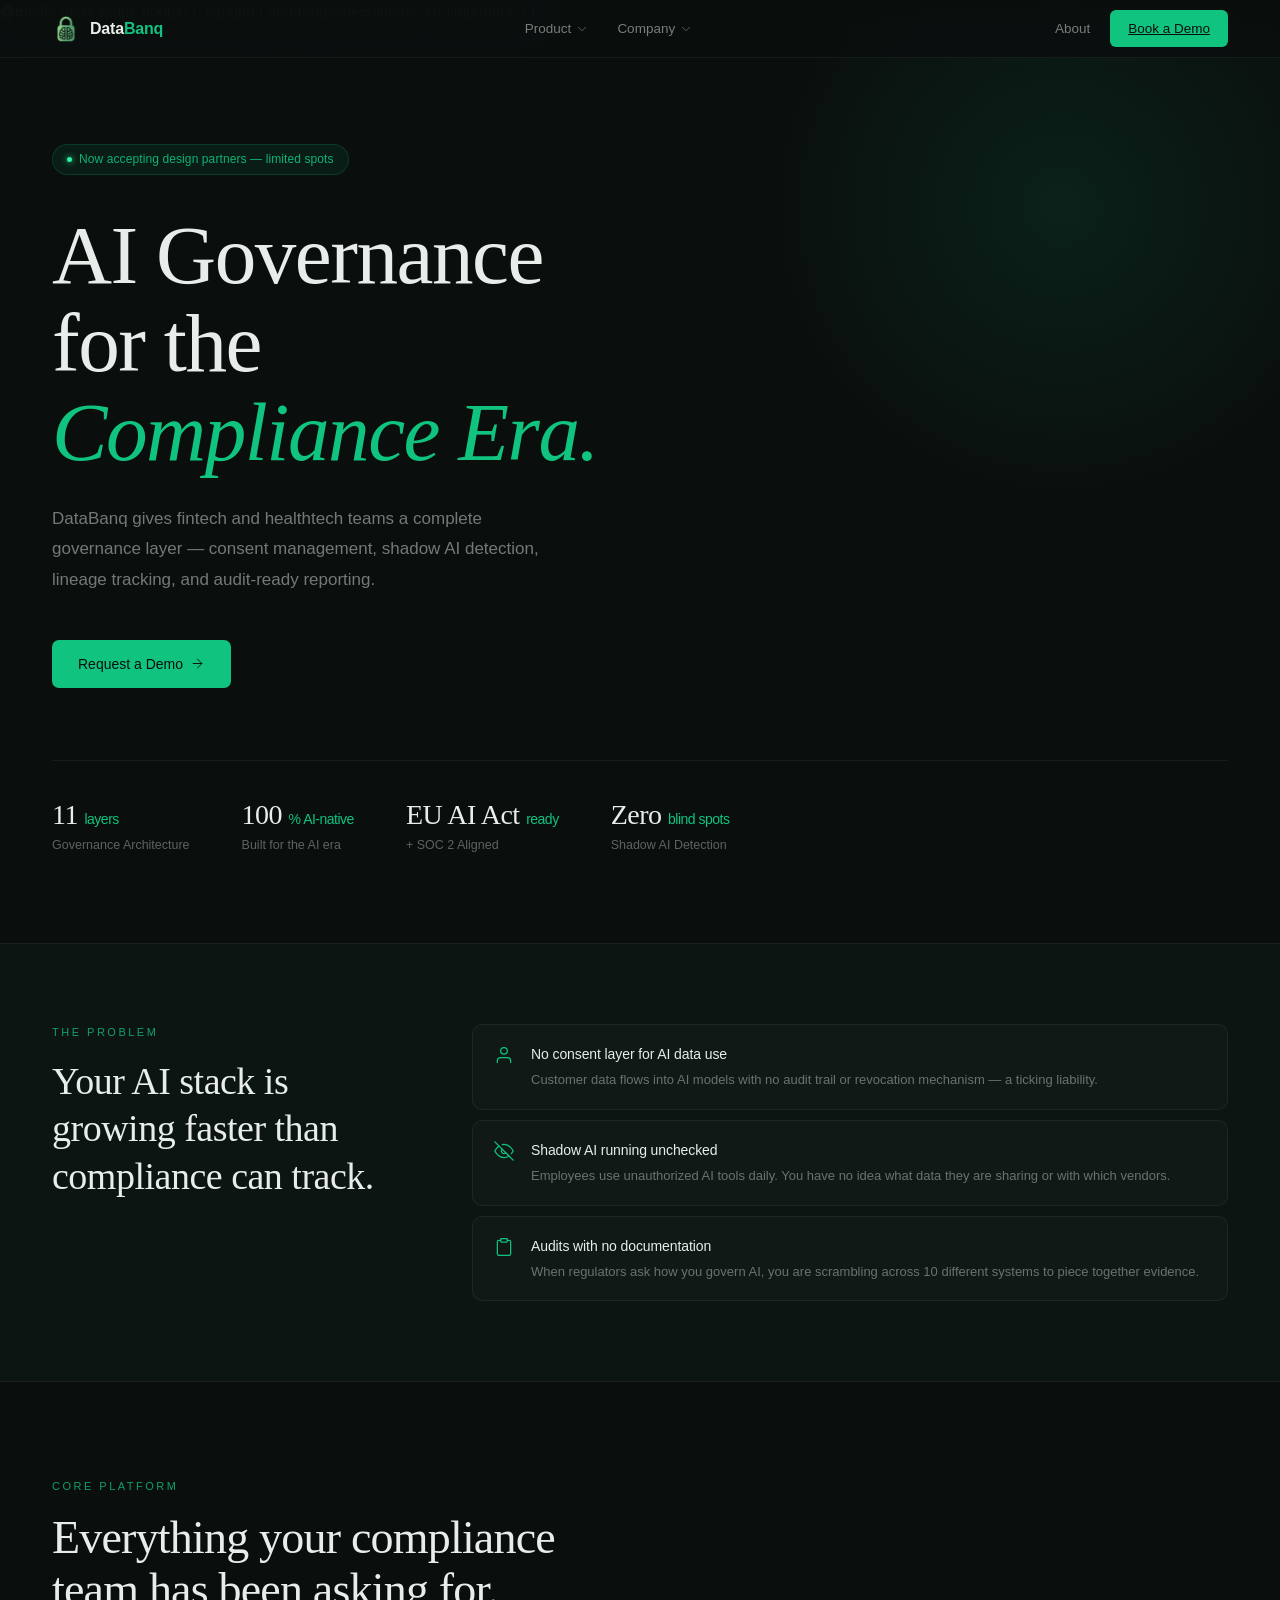
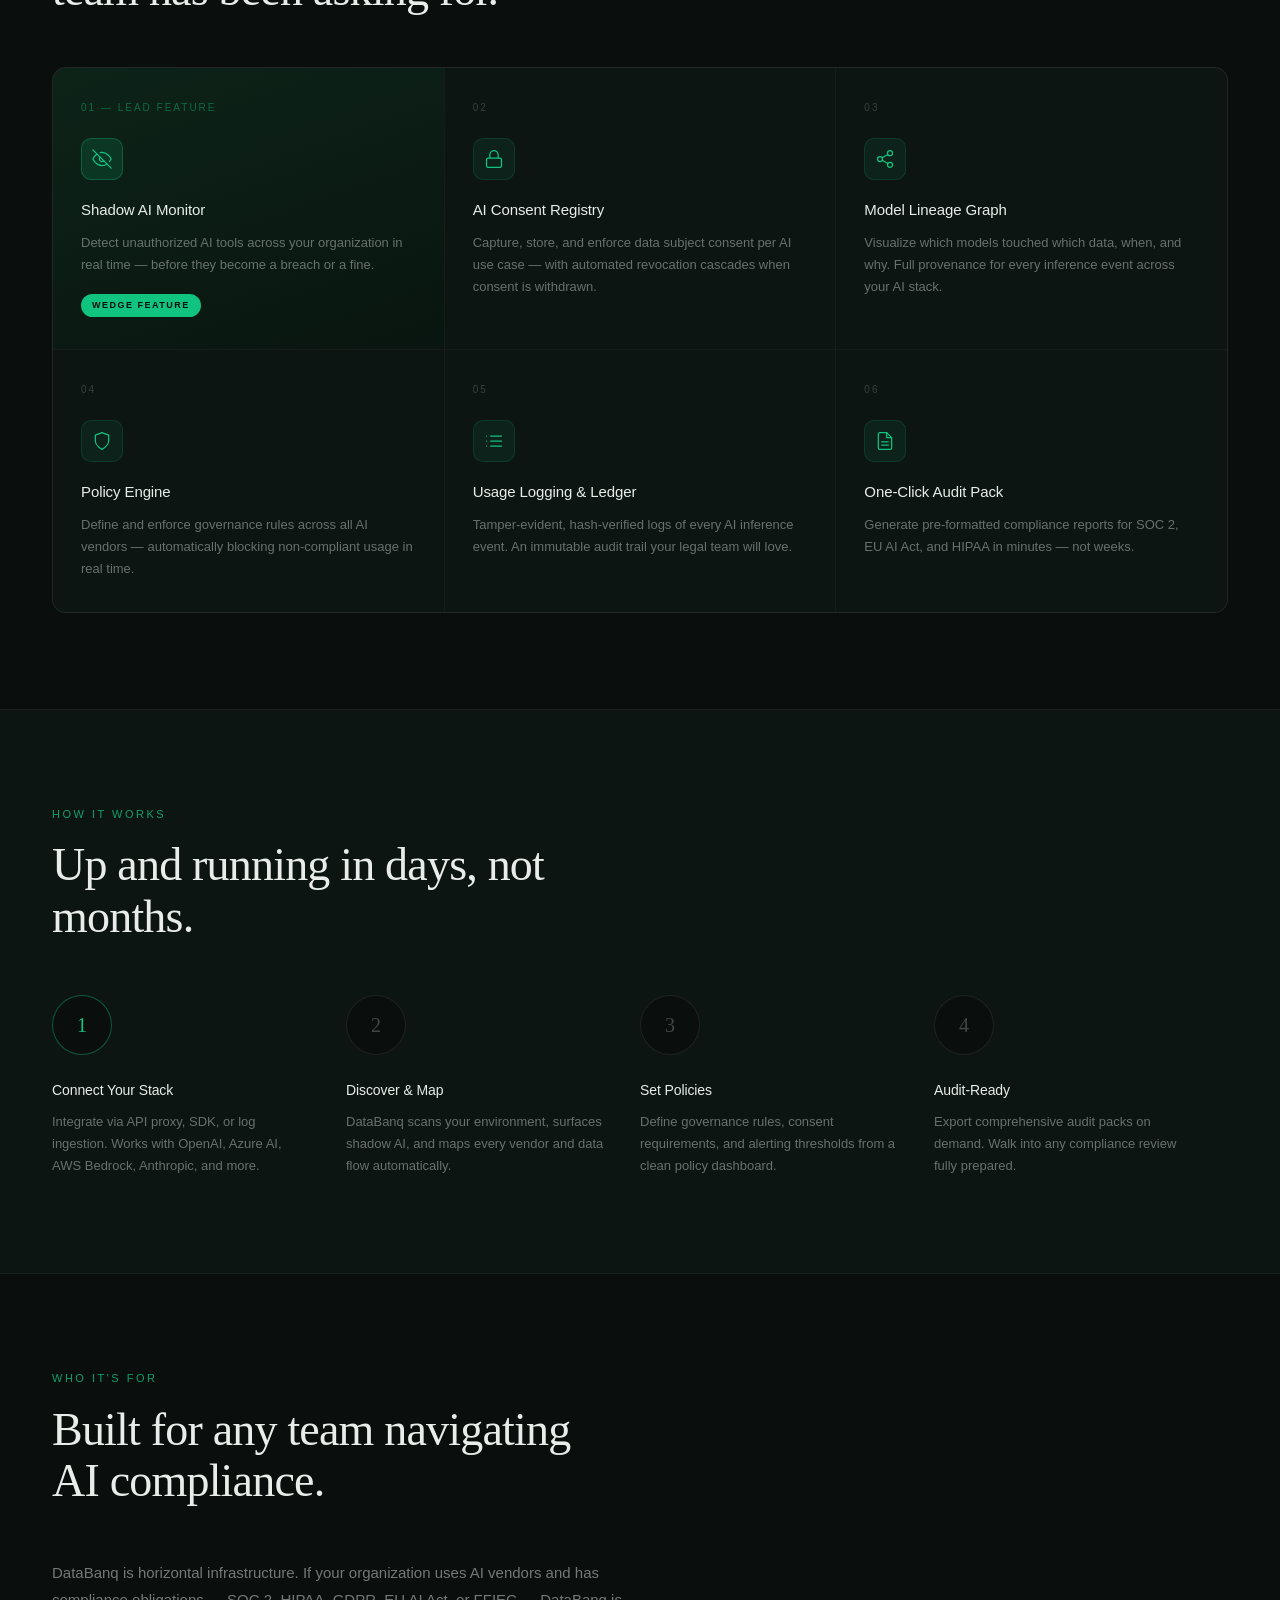
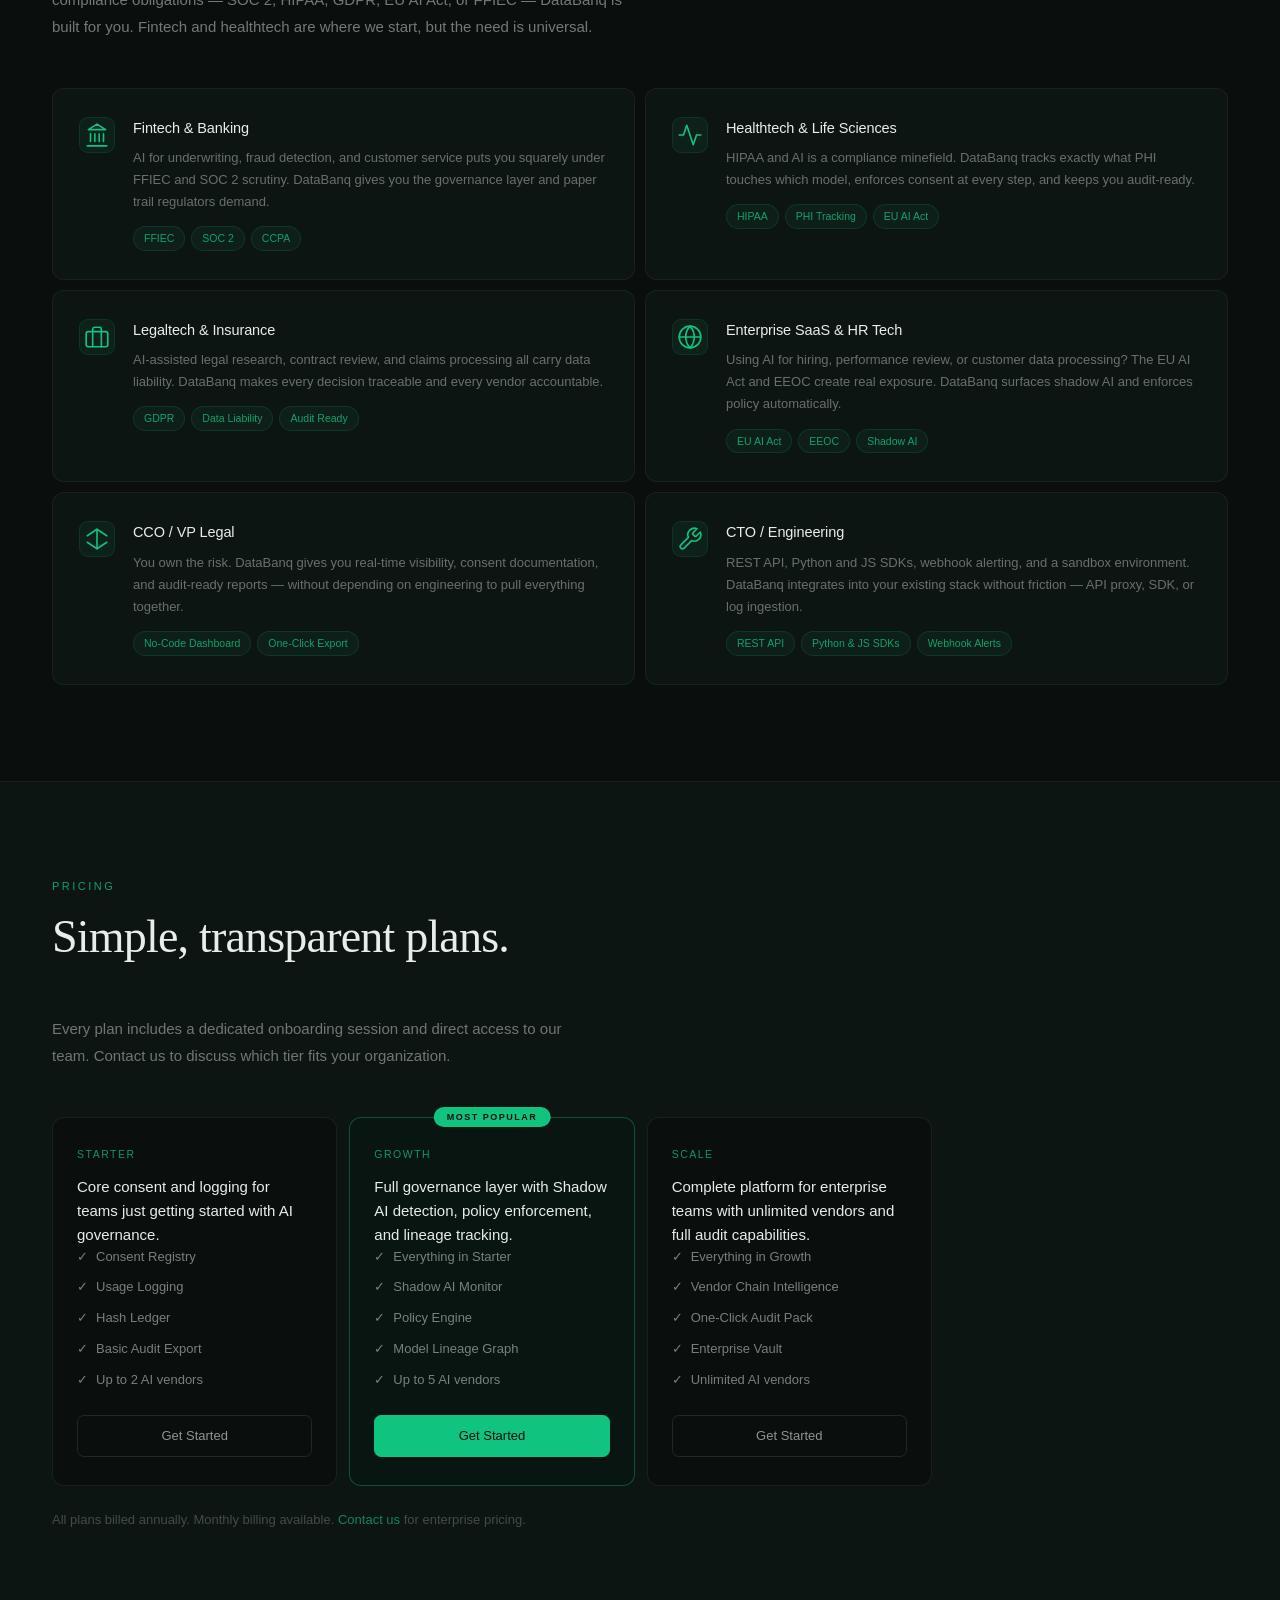
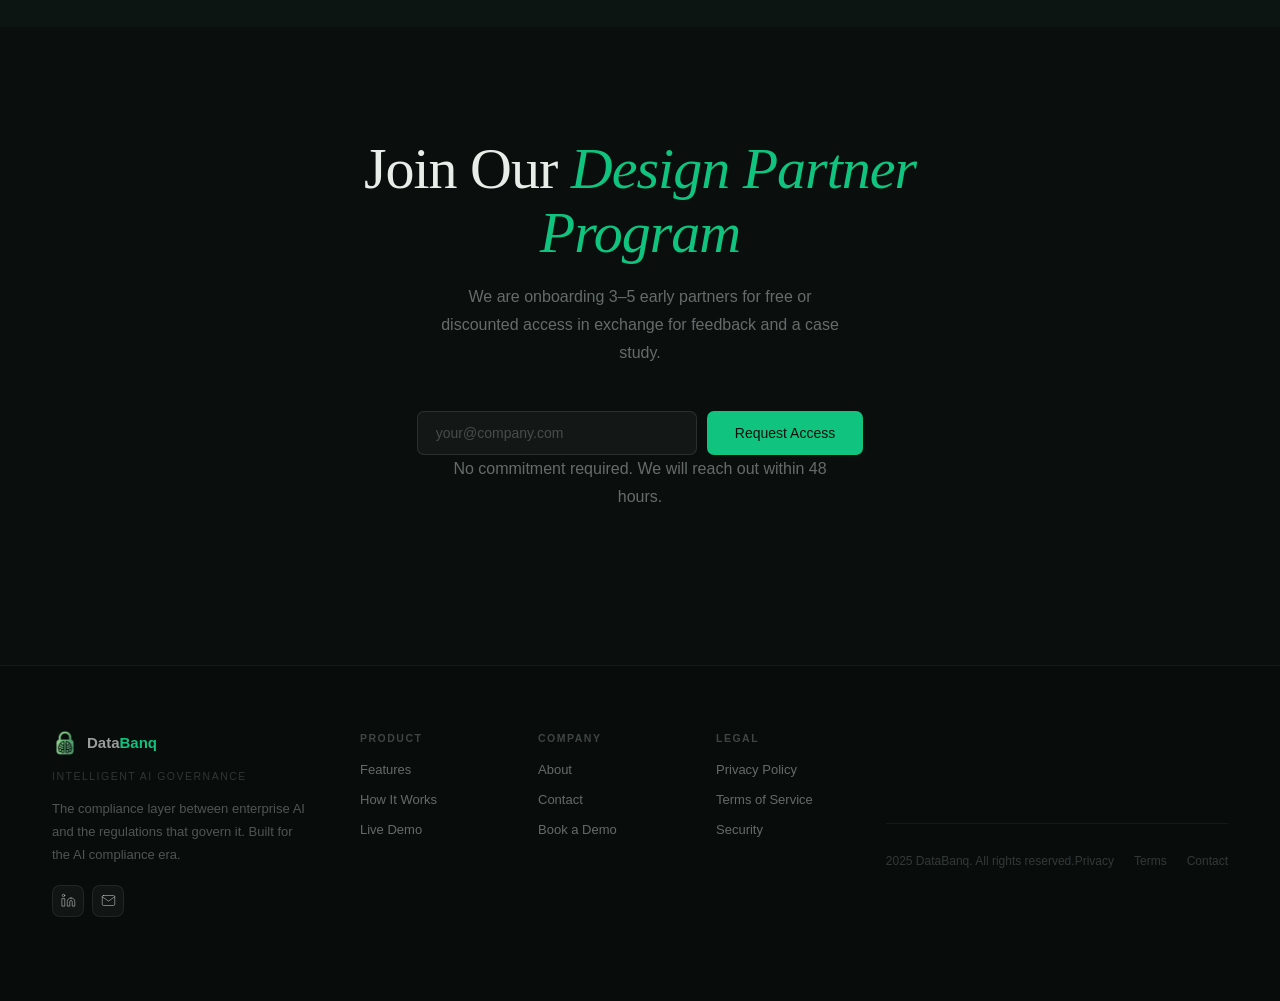
==== index.html @ be4f0168 "Remove empty line in hero actions section" ====
@media (max-width: 600px) { .icp-grid { grid-template-columns: 1fr !important; } }

<!DOCTYPE html>

<html lang="en">
<head>
<meta charset="UTF-8">
<meta name="viewport" content="width=device-width, initial-scale=1.0">
<title>DataBanq — AI Governance for the Compliance Era</title>
<link rel="preconnect" href="https://fonts.googleapis.com">
<link href="https://fonts.googleapis.com/css2?family=DM+Sans:ital,opsz,wght@0,9..40,300;0,9..40,400;0,9..40,500;0,9..40,600;1,9..40,300&family=DM+Serif+Display&display=swap" rel="stylesheet">
<style>

/* ── RESET ── */
*, *::before, *::after { box-sizing: border-box; margin: 0; padding: 0; }
html { scroll-behavior: smooth; background-color: #0a0f0e !important; }

body {
font-family: ‘DM Sans’, -apple-system, BlinkMacSystemFont, sans-serif;
background-color: #0a0f0e !important;
color: #e8ede9 !important;
overflow-x: hidden;
line-height: 1.6;
-webkit-font-smoothing: antialiased;
font-size: 15px;
font-weight: 400;
}

/* ── SCROLLBAR ── */
::-webkit-scrollbar { width: 3px; }
::-webkit-scrollbar-track { background: #0a0f0e; }
::-webkit-scrollbar-thumb { background: rgba(16,195,126,0.25); border-radius: 3px; }

/* ── NAV ── */
nav {
position: fixed; top: 0; left: 0; right: 0; z-index: 100;
display: flex; align-items: center; justify-content: space-between;
padding: 0 52px; height: 58px;
background-color: rgba(10,15,14,0.94) !important;
border-bottom: 1px solid rgba(255,255,255,0.06);
backdrop-filter: blur(20px);
-webkit-backdrop-filter: blur(20px);
}

.nav-logo {
display: flex; align-items: center; gap: 10px; text-decoration: none;
}

.nav-logo-mark {
width: 28px; height: 28px; border-radius: 7px;
overflow: hidden; flex-shrink: 0;
}

.nav-logo-mark img { width: 28px; height: 28px; object-fit: contain; }

.nav-wordmark {
font-family: ‘DM Sans’, sans-serif;
font-weight: 600; font-size: 16px;
color: #e8ede9; letter-spacing: -0.2px;
}

.nav-wordmark span { color: #10C37E; }

.nav-links {
display: flex; align-items: center; gap: 36px; list-style: none;
}

.nav-links a {
font-size: 14px; font-weight: 400;
color: rgba(232,237,233,0.5); text-decoration: none;
transition: color 0.2s; letter-spacing: 0;
}

.nav-links a:hover { color: #e8ede9; }

.nav-cta {
background-color: #10C37E !important; color: #0a0f0e !important;
padding: 8px 18px; border-radius: 6px;
font-weight: 500 !important; font-size: 13.5px !important;
transition: all 0.2s !important;
letter-spacing: 0 !important;
}

.nav-cta:hover {
background-color: #2AF5A0 !important;
color: #0a0f0e !important;
}

/* ── HERO ── */
.hero {
min-height: 100vh;
display: flex; flex-direction: column; justify-content: center;
padding: 120px 52px 88px;
position: relative; overflow: hidden;
background-color: #0a0f0e;
}

.hero::before {
content: ‘’;
position: absolute; inset: 0;
background-image:
linear-gradient(rgba(16,195,126,0.04) 1px, transparent 1px),
linear-gradient(90deg, rgba(16,195,126,0.04) 1px, transparent 1px);
background-size: 72px 72px;
pointer-events: none;
}

.hero-glow {
position: absolute; top: -15%; right: -8%;
width: 640px; height: 640px;
background: radial-gradient(circle, rgba(16,195,126,0.1) 0%, transparent 65%);
pointer-events: none;
animation: glowFloat 7s ease-in-out infinite;
}

@keyframes glowFloat {
0%, 100% { transform: scale(1) translateY(0); }
50% { transform: scale(1.05) translateY(-12px); }
}

.hero-pill {
display: inline-flex; align-items: center; gap: 7px;
background-color: rgba(16,195,126,0.08);
border: 1px solid rgba(16,195,126,0.18);
border-radius: 100px; padding: 5px 14px;
font-size: 12px; font-weight: 500;
color: rgba(16,195,126,0.9);
margin-bottom: 36px; width: fit-content;
position: relative; z-index: 1;
animation: fadeUp 0.6s ease both;
letter-spacing: 0.1px;
}

.pill-dot {
width: 5px; height: 5px; border-radius: 50%;
background-color: #2AF5A0;
box-shadow: 0 0 6px #2AF5A0;
animation: dotPulse 2.2s infinite;
flex-shrink: 0;
}

@keyframes dotPulse {
0%, 100% { opacity: 1; transform: scale(1); }
50% { opacity: 0.35; transform: scale(1.5); }
}

.hero h1 {
font-family: ‘DM Serif Display’, Georgia, serif;
font-size: clamp(44px, 6.5vw, 86px);
font-weight: 400;
line-height: 1.06;
letter-spacing: -1.5px;
max-width: 800px;
color: #e8ede9;
position: relative; z-index: 1;
animation: fadeUp 0.7s 0.1s ease both;
}

.hero h1 .accent {
color: #10C37E;
font-style: italic;
}

.hero-sub {
font-family: ‘DM Sans’, sans-serif;
font-size: 17px;
color: rgba(232,237,233,0.48);
max-width: 500px;
margin-top: 28px;
font-weight: 300;
line-height: 1.8;
position: relative; z-index: 1;
animation: fadeUp 0.7s 0.2s ease both;
letter-spacing: 0;
}

.hero-actions {
display: flex; align-items: center; gap: 12px;
margin-top: 44px;
position: relative; z-index: 1;
animation: fadeUp 0.7s 0.3s ease both;
}

.btn-primary {
display: inline-flex; align-items: center; gap: 7px;
background-color: #10C37E; color: #0a0f0e;
padding: 13px 26px; border-radius: 7px;
font-family: ‘DM Sans’, sans-serif;
font-size: 14px; font-weight: 500;
text-decoration: none; transition: all 0.2s;
letter-spacing: 0;
}

.btn-primary:hover {
background-color: #2AF5A0;
transform: translateY(-1px);
color: #0a0f0e;
}

.btn-ghost {
display: inline-flex; align-items: center; gap: 7px;
color: rgba(232,237,233,0.65); padding: 12px 22px;
border-radius: 7px; font-family: ‘DM Sans’, sans-serif;
font-size: 14px; font-weight: 400;
text-decoration: none;
border: 1px solid rgba(255,255,255,0.1);
transition: all 0.2s;
}

.btn-ghost:hover {
border-color: rgba(255,255,255,0.2);
color: #e8ede9;
}

.hero-stats {
display: flex; gap: 52px;
margin-top: 72px; padding-top: 40px;
border-top: 1px solid rgba(255,255,255,0.06);
position: relative; z-index: 1;
animation: fadeUp 0.7s 0.4s ease both;
flex-wrap: wrap;
}

.stat-val {
font-family: ‘DM Serif Display’, Georgia, serif;
font-size: 28px; font-weight: 400;
letter-spacing: -0.5px; color: #e8ede9; line-height: 1;
}

.stat-val span { color: #10C37E; font-family: ‘DM Sans’, sans-serif; font-size: 14px; font-weight: 500; }
.stat-label { font-size: 12.5px; color: rgba(232,237,233,0.38); margin-top: 6px; font-weight: 400; }

@keyframes fadeUp {
from { opacity: 0; transform: translateY(20px); }
to { opacity: 1; transform: translateY(0); }
}

/* ── SECTION UTILITIES ── */
.section-eyebrow {
font-size: 11px; font-weight: 500;
letter-spacing: 2.5px; text-transform: uppercase;
color: #10C37E; margin-bottom: 16px;
opacity: 0.8;
}

.section-title {
font-family: ‘DM Serif Display’, Georgia, serif;
font-size: clamp(30px, 3.8vw, 46px);
font-weight: 400; letter-spacing: -0.8px;
line-height: 1.12; color: #e8ede9;
max-width: 540px; margin-top: 0;
}

/* ── PROBLEM ── */
.problem-section {
background-color: #0d1513;
border-top: 1px solid rgba(255,255,255,0.05);
border-bottom: 1px solid rgba(255,255,255,0.05);
padding: 80px 52px;
display: flex; align-items: flex-start; gap: 80px;
position: relative;
}

.problem-section::before {
content: ‘’; position: absolute;
left: 0; top: 0; bottom: 0; width: 2px;
background: linear-gradient(180deg, #10C37E, transparent);
}

.problem-left { flex-shrink: 0; max-width: 340px; }

.problem-left h2 {
font-family: ‘DM Serif Display’, Georgia, serif;
font-size: clamp(26px, 3vw, 38px);
font-weight: 400; line-height: 1.25;
letter-spacing: -0.5px; color: #e8ede9;
}

.problem-items { flex: 1; display: flex; flex-direction: column; gap: 10px; }

.problem-item {
display: flex; align-items: flex-start; gap: 16px;
padding: 18px 20px;
background-color: rgba(255,255,255,0.02);
border: 1px solid rgba(255,255,255,0.055);
border-radius: 10px; transition: border-color 0.2s;
}

.problem-item:hover { border-color: rgba(16,195,126,0.18); }

.problem-icon {
display: flex; align-items: center; justify-content: center;
flex-shrink: 0; margin-top: 1px; width: 22px; height: 22px;
}

.problem-item strong {
display: block; font-size: 14px; font-weight: 500;
color: #e8ede9; margin-bottom: 4px; letter-spacing: -0.1px;
}

.problem-item p {
font-size: 13px; color: rgba(232,237,233,0.42);
line-height: 1.65; font-weight: 300;
}

/* ── FEATURES ── */
.features-section { padding: 96px 52px; background-color: #0a0f0e; }
.section-header { margin-bottom: 52px; }

.features-grid {
display: grid; grid-template-columns: repeat(3, 1fr);
gap: 1px;
background-color: rgba(255,255,255,0.055);
border: 1px solid rgba(255,255,255,0.055);
border-radius: 14px; overflow: hidden;
}

.feature-card {
background-color: #0d1513;
padding: 32px 28px; transition: background-color 0.2s;
}

.feature-card:hover { background-color: #101a17; }

.feature-card.star {
background: linear-gradient(160deg, #0d2318, #091510);
position: relative; overflow: hidden;
}

.feature-card.star::before {
content: ‘’; position: absolute; inset: 0;
background: radial-gradient(ellipse 70% 50% at 50% 0%, rgba(16,195,126,0.14) 0%, transparent 70%);
pointer-events: none;
}

.feature-card.star:hover { background: linear-gradient(160deg, #0f2b1e, #0b1912); }

.feat-num {
font-size: 10px; font-weight: 500;
letter-spacing: 2px; color: rgba(255,255,255,0.18);
margin-bottom: 22px; text-transform: uppercase;
}

.star .feat-num { color: rgba(16,195,126,0.45); }

.feat-icon {
width: 42px; height: 42px; border-radius: 10px;
background-color: rgba(16,195,126,0.08);
border: 1px solid rgba(16,195,126,0.15);
display: flex; align-items: center; justify-content: center;
margin-bottom: 18px;
}

.star .feat-icon {
background-color: rgba(16,195,126,0.14);
border-color: rgba(16,195,126,0.3);
}

.feature-card h3 {
font-family: ‘DM Sans’, sans-serif;
font-size: 15px; font-weight: 500;
color: #e8ede9; margin-bottom: 10px;
letter-spacing: -0.1px; position: relative;
}

.feature-card p {
font-size: 13px; color: rgba(232,237,233,0.42);
line-height: 1.7; font-weight: 300; position: relative;
}

.wedge-tag {
display: inline-block; margin-top: 18px;
background-color: #10C37E; color: #0a0f0e;
font-size: 9px; font-weight: 600;
letter-spacing: 1.5px; text-transform: uppercase;
padding: 4px 11px; border-radius: 100px; position: relative;
}

/* ── HOW IT WORKS ── */
.how-section {
padding: 96px 52px;
background-color: #0d1513;
border-top: 1px solid rgba(255,255,255,0.05);
border-bottom: 1px solid rgba(255,255,255,0.05);
}

.steps-grid {
display: grid; grid-template-columns: repeat(4, 1fr);
gap: 0; position: relative; margin-top: 20px;
}

.steps-grid::before {
content: ‘’; position: absolute;
top: 30px; left: 7%; right: 7%; height: 1px;
background: linear-gradient(90deg, transparent, rgba(16,195,126,0.15), transparent);
}

.step { padding-right: 36px; }

.step-num {
width: 60px; height: 60px; border-radius: 50%;
border: 1px solid rgba(255,255,255,0.08);
display: flex; align-items: center; justify-content: center;
font-family: ‘DM Serif Display’, Georgia, serif;
font-size: 20px; font-weight: 400;
color: rgba(232,237,233,0.25);
margin-bottom: 24px;
background-color: #0a0f0e;
position: relative; z-index: 1;
}

.step:first-child .step-num {
border-color: rgba(16,195,126,0.4);
color: #10C37E;
}

.step h4 {
font-family: ‘DM Sans’, sans-serif;
font-size: 14px; font-weight: 500;
color: #e8ede9; margin-bottom: 10px; letter-spacing: -0.1px;
}

.step p {
font-size: 13px; color: rgba(232,237,233,0.42);
line-height: 1.7; font-weight: 300;
}

/* ── ICP ── */
.icp-section { padding: 96px 52px; background-color: #0a0f0e; }

.icp-grid {
display: grid; grid-template-columns: 1fr 1fr; gap: 10px;
}

.icp-card {
background-color: #0d1513;
border: 1px solid rgba(255,255,255,0.055);
border-radius: 12px; padding: 28px 26px;
display: flex; gap: 18px; align-items: flex-start;
transition: border-color 0.2s;
}

.icp-card:hover { border-color: rgba(16,195,126,0.18); }

.icp-emoji {
display: flex; align-items: center; justify-content: center;
flex-shrink: 0; width: 36px; height: 36px;
background-color: rgba(16,195,126,0.07);
border-radius: 9px; border: 1px solid rgba(16,195,126,0.12);
}

.icp-card h4 {
font-family: ‘DM Sans’, sans-serif;
font-size: 14.5px; font-weight: 500;
color: #e8ede9; margin-bottom: 7px; letter-spacing: -0.1px;
}

.icp-card p {
font-size: 13px; color: rgba(232,237,233,0.42);
line-height: 1.7; font-weight: 300;
}

.icp-tags { display: flex; flex-wrap: wrap; gap: 6px; margin-top: 13px; }

.icp-tag {
background-color: rgba(16,195,126,0.06);
border: 1px solid rgba(16,195,126,0.15);
color: rgba(16,195,126,0.8);
font-size: 10.5px; font-weight: 500;
padding: 3px 10px; border-radius: 100px; letter-spacing: 0;
}

/* ── PRICING ── */
.pricing-section {
padding: 96px 52px;
background-color: #0d1513;
border-top: 1px solid rgba(255,255,255,0.05);
}

.pricing-grid {
display: grid; grid-template-columns: repeat(3, 1fr);
gap: 12px; max-width: 880px;
}

.price-card {
background-color: #0a0f0e;
border: 1px solid rgba(255,255,255,0.07);
border-radius: 12px; padding: 28px 24px;
position: relative; transition: border-color 0.2s;
}

.price-card:hover { border-color: rgba(16,195,126,0.18); }

.price-card.popular {
border-color: rgba(16,195,126,0.35);
background-color: #091510;
}

.popular-badge {
position: absolute; top: -11px; left: 50%; transform: translateX(-50%);
background-color: #10C37E; color: #0a0f0e;
font-size: 9px; font-weight: 600; letter-spacing: 1.5px;
text-transform: uppercase; padding: 3px 13px; border-radius: 100px;
white-space: nowrap;
}

.price-tier {
font-size: 10.5px; font-weight: 500; letter-spacing: 1.5px;
text-transform: uppercase; color: rgba(16,195,126,0.75); margin-bottom: 12px;
}

.price-amount {
font-family: ‘DM Serif Display’, Georgia, serif;
font-size: 40px; font-weight: 400; letter-spacing: -1px;
color: #e8ede9; margin-bottom: 4px; line-height: 1;
}

.price-period {
font-size: 12px; color: rgba(232,237,233,0.35);
margin-bottom: 24px; font-weight: 300;
}

.price-features {
list-style: none; display: flex; flex-direction: column;
gap: 10px; margin-bottom: 24px;
}

.price-features li {
display: flex; align-items: center; gap: 8px;
font-size: 13px; color: rgba(232,237,233,0.5); font-weight: 300;
}

.price-check { display: inline-flex; flex-shrink: 0; }

.price-btn {
display: block; text-align: center; padding: 10px;
border-radius: 7px; font-size: 13px; font-weight: 500;
text-decoration: none; transition: all 0.2s;
border: 1px solid rgba(255,255,255,0.1);
color: rgba(232,237,233,0.6); cursor: pointer; background: transparent;
letter-spacing: 0;
}

.price-btn:hover { border-color: rgba(16,195,126,0.3); color: #10C37E; }

.price-card.popular .price-btn {
background-color: #10C37E; border-color: #10C37E;
color: #0a0f0e; font-weight: 500;
}

.price-card.popular .price-btn:hover {
background-color: #2AF5A0; border-color: #2AF5A0;
}

/* ── CTA ── */
.cta-section {
padding: 110px 52px; background-color: #0a0f0e;
text-align: center; position: relative; overflow: hidden;
}

.cta-section::before {
content: ‘’; position: absolute; inset: 0;
background: radial-gradient(ellipse 65% 55% at 50% 50%, rgba(16,195,126,0.07) 0%, transparent 70%);
pointer-events: none;
}

.cta-section h2 {
font-family: ‘DM Serif Display’, Georgia, serif;
font-size: clamp(32px, 5vw, 58px);
font-weight: 400; letter-spacing: -1px; line-height: 1.1;
max-width: 620px; margin: 0 auto 18px;
color: #e8ede9; position: relative;
}

.cta-glow {
color: #10C37E; font-style: italic;
}

.cta-section > p {
font-size: 16px; color: rgba(232,237,233,0.42);
max-width: 420px; margin: 0 auto 44px;
font-weight: 300; line-height: 1.75; position: relative;
}

.cta-form {
display: flex; gap: 10px; justify-content: center;
position: relative; flex-wrap: wrap;
}

.cta-input {
background-color: rgba(255,255,255,0.04);
border: 1px solid rgba(255,255,255,0.1);
border-radius: 7px; padding: 13px 18px;
font-size: 14px; color: #e8ede9;
width: 280px; font-family: ‘DM Sans’, sans-serif;
outline: none; transition: border-color 0.2s; font-weight: 300;
}

.cta-input::placeholder { color: rgba(232,237,233,0.25); }

.cta-input:focus {
border-color: rgba(16,195,126,0.35);
}

.cta-btn {
background-color: #10C37E; color: #0a0f0e;
border: none; padding: 13px 28px;
border-radius: 7px; font-family: ‘DM Sans’, sans-serif;
font-size: 14px; font-weight: 500; cursor: pointer;
transition: all 0.2s; letter-spacing: 0;
}

.cta-btn:hover {
background-color: #2AF5A0;
transform: translateY(-1px);
}

.cta-note {
margin-top: 16px; font-size: 12px;
color: rgba(232,237,233,0.2); position: relative; font-weight: 300;
}

/* ── FOOTER ── */
footer {
background-color: #080d0c;
color: rgba(232,237,233,0.25);
padding: 30px 52px;
display: flex; justify-content: space-between; align-items: center;
font-size: 12.5px; font-weight: 300;
border-top: 1px solid rgba(255,255,255,0.05);
}

.footer-logo {
font-family: ‘DM Sans’, sans-serif;
font-weight: 600; font-size: 15px;
color: rgba(232,237,233,0.55);
}

.footer-logo span { color: #10C37E; }

.footer-tagline {
font-size: 10.5px; color: rgba(232,237,233,0.18);
margin-top: 3px; letter-spacing: 1.5px; text-transform: uppercase;
font-weight: 300;
}

.footer-links { display: flex; gap: 22px; }

.footer-links a {
color: rgba(232,237,233,0.25); text-decoration: none;
transition: color 0.2s;
}

.footer-links a:hover { color: rgba(16,195,126,0.7); }

/* ── REVEAL ── */
.reveal {
opacity: 0; transform: translateY(20px);
transition: opacity 0.8s ease, transform 0.8s ease;
}

.reveal.visible { opacity: 1; transform: translateY(0); }

/* ── RESPONSIVE ── */
@media (max-width: 900px) {
nav { padding: 0 20px; }
.nav-links { display: none; }
.hero { padding: 100px 20px 60px; }
.hero-stats { gap: 24px; }
.problem-section { flex-direction: column; padding: 56px 20px; gap: 32px; }
.features-section, .how-section, .icp-section, .pricing-section, .cta-section { padding-left: 20px; padding-right: 20px; }
.features-grid { grid-template-columns: 1fr; }
.steps-grid { grid-template-columns: 1fr 1fr; gap: 32px; }
.steps-grid::before { display: none; }
.icp-grid { grid-template-columns: 1fr 1fr; }
.pricing-grid { grid-template-columns: 1fr; max-width: 360px; }
.cta-input { width: 100%; }
footer { flex-direction: column; gap: 14px; text-align: center; padding: 24px 20px; }
}

.nav-center{display:flex;align-items:center;gap:28px;list-style:none;}
.nav-group{position:relative;}
.nav-group-label{font-size:13.5px;font-weight:400;color:rgba(232,237,233,0.5);cursor:pointer;transition:color 0.2s;padding:20px 0;display:flex;align-items:center;gap:4px;user-select:none;}
.nav-group-label:hover{color:#e8ede9;}
.nav-group-label svg{transition:transform 0.2s;}
.nav-group:hover .nav-group-label svg{transform:rotate(180deg);}
.nav-dropdown{position:absolute;top:calc(100% - 2px);left:-16px;background:#0d1513;border:1px solid rgba(255,255,255,0.08);border-radius:10px;padding:8px;min-width:180px;opacity:0;pointer-events:none;transform:translateY(-6px);transition:all 0.18s;box-shadow:0 16px 40px rgba(0,0,0,0.5);}
.nav-group:hover .nav-dropdown{opacity:1;pointer-events:auto;transform:translateY(0);}
.nav-dropdown a{display:block;padding:8px 12px;font-size:13px;font-weight:400;color:rgba(232,237,233,0.6);text-decoration:none;border-radius:7px;transition:all 0.15s;}
.nav-dropdown a:hover{background:rgba(16,195,126,0.08);color:#e8ede9;}
.nav-dropdown-label{font-size:9.5px;font-weight:500;letter-spacing:2px;text-transform:uppercase;color:rgba(232,237,233,0.2);padding:6px 12px 4px;}
.nav-link{font-size:13.5px;font-weight:400;color:rgba(232,237,233,0.5);text-decoration:none;transition:color 0.2s;}
.nav-link:hover{color:#e8ede9;}
.nav-right{display:flex;align-items:center;gap:20px;}

.site-footer{background:#080d0c;border-top:1px solid rgba(255,255,255,0.05);padding:64px 52px 36px;}
.footer-grid{display:grid;grid-template-columns:2fr 1fr 1fr 1fr;gap:48px;margin-bottom:48px;}
.footer-logo{display:flex;align-items:center;gap:9px;margin-bottom:12px;}
.footer-logo-mark{width:26px;height:26px;border-radius:7px;overflow:hidden;}
.footer-logo-mark img{width:26px;height:26px;object-fit:contain;}
.footer-wordmark{font-family:‘DM Sans’,sans-serif;font-weight:600;font-size:15px;color:rgba(232,237,233,0.65);}
.footer-wordmark span{color:#10C37E;}
.footer-tagline{font-size:10.5px;color:rgba(232,237,233,0.18);letter-spacing:1.5px;text-transform:uppercase;font-weight:300;margin-bottom:14px;}
.footer-desc{font-size:13px;color:rgba(232,237,233,0.32);line-height:1.75;font-weight:300;max-width:260px;}
.footer-social{display:flex;gap:8px;margin-top:18px;}
.footer-social a{width:32px;height:32px;border-radius:8px;background:rgba(255,255,255,0.04);border:1px solid rgba(255,255,255,0.07);display:flex;align-items:center;justify-content:center;transition:all 0.2s;text-decoration:none;}
.footer-social a:hover{border-color:rgba(16,195,126,0.25);background:rgba(16,195,126,0.07);}
.footer-col-title{font-size:10.5px;font-weight:600;letter-spacing:1.5px;text-transform:uppercase;color:rgba(232,237,233,0.25);margin-bottom:14px;}
.footer-col a{display:block;font-size:13px;font-weight:300;color:rgba(232,237,233,0.42);text-decoration:none;margin-bottom:9px;transition:color 0.2s;}
.footer-col a:hover{color:rgba(16,195,126,0.75);}
.footer-bottom{display:flex;justify-content:space-between;align-items:center;padding-top:28px;border-top:1px solid rgba(255,255,255,0.05);font-size:12px;color:rgba(232,237,233,0.2);font-weight:300;}
.footer-bottom-links{display:flex;gap:20px;}
.footer-bottom-links a{color:rgba(232,237,233,0.2);text-decoration:none;transition:color 0.2s;}
.footer-bottom-links a:hover{color:rgba(232,237,233,0.45);}
@media(max-width:900px){.nav-center{display:none;}.nav-right .nav-link{display:none;}.site-footer{padding:48px 20px 28px;}.footer-grid{grid-template-columns:1fr 1fr;gap:28px;}.footer-bottom{flex-direction:column;gap:10px;text-align:center;}}
</style>

</head>
<body>

<nav>
  <a class="nav-logo" href="index.html">
    <div class="nav-logo-mark"><img src="[data-uri]" alt="DataBanq"></div>
    <div class="nav-wordmark">Data<span>Banq</span></div>
  </a>
  <ul class="nav-center">
    <li class="nav-group">
      <div class="nav-group-label">Product <svg width="14" height="14" viewBox="0 0 24 24" fill="none" stroke="rgba(232,237,233,0.4)" stroke-width="1.5" stroke-linecap="round" stroke-linejoin="round"><polyline points="6 9 12 15 18 9"/></svg></div>
      <div class="nav-dropdown">
        <div class="nav-dropdown-label">Platform</div>
        <a href="#features">Features</a>
        <a href="#how">How It Works</a>
  
      </div>
    </li>
    <li class="nav-group">
      <div class="nav-group-label">Company <svg width="14" height="14" viewBox="0 0 24 24" fill="none" stroke="rgba(232,237,233,0.4)" stroke-width="1.5" stroke-linecap="round" stroke-linejoin="round"><polyline points="6 9 12 15 18 9"/></svg></div>
      <div class="nav-dropdown">
        <a href="about.html">About</a>
        <a href="contact.html">Contact</a>
      </div>
    </li>
  </ul>
  <div class="nav-right">
    <a href="about.html" class="nav-link">About</a>
    <a href="contact.html" class="nav-cta">Book a Demo</a>
  </div>
</nav>

<section class="hero">
  <div class="hero-glow"></div>
  <div class="hero-pill"><div class="pill-dot"></div>Now accepting design partners — limited spots</div>
  <h1>AI Governance<br>for the<br><span class="accent">Compliance Era.</span></h1>
  <p class="hero-sub">DataBanq gives fintech and healthtech teams a complete governance layer — consent management, shadow AI detection, lineage tracking, and audit-ready reporting.</p>
  <div class="hero-actions">
    <a href="#contact" class="btn-primary">Request a Demo <svg width="15" height="15" viewBox="0 0 24 24" fill="none" stroke="#0a0f0e" stroke-width="1.5" stroke-linecap="round" stroke-linejoin="round"><line x1="5" y1="12" x2="19" y2="12"/><polyline points="12 5 19 12 12 19"/></svg></a>
  </div>
  <div class="hero-stats">
    <div><div class="stat-val">11 <span>layers</span></div><div class="stat-label">Governance Architecture</div></div>
    <div><div class="stat-val">100 <span>% AI-native</span></div><div class="stat-label">Built for the AI era</div></div>
    <div><div class="stat-val">EU AI Act <span>ready</span></div><div class="stat-label">+ SOC 2 Aligned</div></div>
    <div><div class="stat-val">Zero <span>blind spots</span></div><div class="stat-label">Shadow AI Detection</div></div>
  </div>
</section>

<section class="problem-section reveal">
  <div class="problem-left">
    <div class="section-eyebrow">The Problem</div>
    <h2>Your AI stack is growing faster than compliance can track.</h2>
  </div>
  <div class="problem-items">
    <div class="problem-item"><div class="problem-icon"><svg width="20" height="20" viewBox="0 0 24 24" fill="none" stroke="#10C37E" stroke-width="1.5" stroke-linecap="round" stroke-linejoin="round"><path d="M20 21v-2a4 4 0 0 0-4-4H8a4 4 0 0 0-4 4v2"/><circle cx="12" cy="7" r="4"/></svg></div><div><strong>No consent layer for AI data use</strong><p>Customer data flows into AI models with no audit trail or revocation mechanism — a ticking liability.</p></div></div>
    <div class="problem-item"><div class="problem-icon"><svg width="20" height="20" viewBox="0 0 24 24" fill="none" stroke="#10C37E" stroke-width="1.5" stroke-linecap="round" stroke-linejoin="round"><path d="M17.94 17.94A10.07 10.07 0 0 1 12 20c-7 0-11-8-11-8a18.45 18.45 0 0 1 5.06-5.94M9.9 4.24A9.12 9.12 0 0 1 12 4c7 0 11 8 11 8a18.5 18.5 0 0 1-2.16 3.19m-6.72-1.07a3 3 0 1 1-4.24-4.24"/><line x1="1" y1="1" x2="23" y2="23"/></svg></div><div><strong>Shadow AI running unchecked</strong><p>Employees use unauthorized AI tools daily. You have no idea what data they are sharing or with which vendors.</p></div></div>
    <div class="problem-item"><div class="problem-icon"><svg width="20" height="20" viewBox="0 0 24 24" fill="none" stroke="#10C37E" stroke-width="1.5" stroke-linecap="round" stroke-linejoin="round"><path d="M16 4h2a2 2 0 0 1 2 2v14a2 2 0 0 1-2 2H6a2 2 0 0 1-2-2V6a2 2 0 0 1 2-2h2"/><rect x="8" y="2" width="8" height="4" rx="1"/></svg></div><div><strong>Audits with no documentation</strong><p>When regulators ask how you govern AI, you are scrambling across 10 different systems to piece together evidence.</p></div></div>
  </div>
</section>

<section class="features-section" id="features">
  <div class="section-header reveal">
    <div class="section-eyebrow">Core Platform</div>
    <div class="section-title">Everything your compliance team has been asking for.</div>
  </div>
  <div class="features-grid reveal">
    <div class="feature-card star">
      <div class="feat-num">01 — Lead Feature</div>
      <div class="feat-icon"><svg width="20" height="20" viewBox="0 0 24 24" fill="none" stroke="#10C37E" stroke-width="1.5" stroke-linecap="round" stroke-linejoin="round"><path d="M17.94 17.94A10.07 10.07 0 0 1 12 20c-7 0-11-8-11-8a18.45 18.45 0 0 1 5.06-5.94M9.9 4.24A9.12 9.12 0 0 1 12 4c7 0 11 8 11 8a18.5 18.5 0 0 1-2.16 3.19m-6.72-1.07a3 3 0 1 1-4.24-4.24"/><line x1="1" y1="1" x2="23" y2="23"/></svg></div>
      <h3>Shadow AI Monitor</h3>
      <p>Detect unauthorized AI tools across your organization in real time — before they become a breach or a fine.</p>
      <span class="wedge-tag">Wedge Feature</span>
    </div>
    <div class="feature-card">
      <div class="feat-num">02</div>
      <div class="feat-icon"><svg width="20" height="20" viewBox="0 0 24 24" fill="none" stroke="#10C37E" stroke-width="1.5" stroke-linecap="round" stroke-linejoin="round"><rect x="3" y="11" width="18" height="11" rx="2"/><path d="M7 11V7a5 5 0 0 1 10 0v4"/></svg></div>
      <h3>AI Consent Registry</h3>
      <p>Capture, store, and enforce data subject consent per AI use case — with automated revocation cascades when consent is withdrawn.</p>
    </div>
    <div class="feature-card">
      <div class="feat-num">03</div>
      <div class="feat-icon"><svg width="20" height="20" viewBox="0 0 24 24" fill="none" stroke="#10C37E" stroke-width="1.5" stroke-linecap="round" stroke-linejoin="round"><circle cx="18" cy="5" r="3"/><circle cx="6" cy="12" r="3"/><circle cx="18" cy="19" r="3"/><line x1="8.59" y1="13.51" x2="15.42" y2="17.49"/><line x1="15.41" y1="6.51" x2="8.59" y2="10.49"/></svg></div>
      <h3>Model Lineage Graph</h3>
      <p>Visualize which models touched which data, when, and why. Full provenance for every inference event across your AI stack.</p>
    </div>
    <div class="feature-card">
      <div class="feat-num">04</div>
      <div class="feat-icon"><svg width="20" height="20" viewBox="0 0 24 24" fill="none" stroke="#10C37E" stroke-width="1.5" stroke-linecap="round" stroke-linejoin="round"><path d="M12 22s8-4 8-10V5l-8-3-8 3v7c0 6 8 10 8 10z"/></svg></div>
      <h3>Policy Engine</h3>
      <p>Define and enforce governance rules across all AI vendors — automatically blocking non-compliant usage in real time.</p>
    </div>
    <div class="feature-card">
      <div class="feat-num">05</div>
      <div class="feat-icon"><svg width="20" height="20" viewBox="0 0 24 24" fill="none" stroke="#10C37E" stroke-width="1.5" stroke-linecap="round" stroke-linejoin="round"><line x1="8" y1="6" x2="21" y2="6"/><line x1="8" y1="12" x2="21" y2="12"/><line x1="8" y1="18" x2="21" y2="18"/><line x1="3" y1="6" x2="3.01" y2="6"/><line x1="3" y1="12" x2="3.01" y2="12"/><line x1="3" y1="18" x2="3.01" y2="18"/></svg></div>
      <h3>Usage Logging &amp; Ledger</h3>
      <p>Tamper-evident, hash-verified logs of every AI inference event. An immutable audit trail your legal team will love.</p>
    </div>
    <div class="feature-card">
      <div class="feat-num">06</div>
      <div class="feat-icon"><svg width="20" height="20" viewBox="0 0 24 24" fill="none" stroke="#10C37E" stroke-width="1.5" stroke-linecap="round" stroke-linejoin="round"><path d="M14 2H6a2 2 0 0 0-2 2v16a2 2 0 0 0 2 2h12a2 2 0 0 0 2-2V8z"/><polyline points="14 2 14 8 20 8"/><line x1="16" y1="13" x2="8" y2="13"/><line x1="16" y1="17" x2="8" y2="17"/></svg></div>
      <h3>One-Click Audit Pack</h3>
      <p>Generate pre-formatted compliance reports for SOC 2, EU AI Act, and HIPAA in minutes — not weeks.</p>
    </div>
  </div>
</section>

<section class="how-section" id="how">
  <div class="section-header reveal">
    <div class="section-eyebrow">How It Works</div>
    <div class="section-title">Up and running in days, not months.</div>
  </div>
  <div class="steps-grid reveal">
    <div class="step"><div class="step-num">1</div><h4>Connect Your Stack</h4><p>Integrate via API proxy, SDK, or log ingestion. Works with OpenAI, Azure AI, AWS Bedrock, Anthropic, and more.</p></div>
    <div class="step"><div class="step-num">2</div><h4>Discover &amp; Map</h4><p>DataBanq scans your environment, surfaces shadow AI, and maps every vendor and data flow automatically.</p></div>
    <div class="step"><div class="step-num">3</div><h4>Set Policies</h4><p>Define governance rules, consent requirements, and alerting thresholds from a clean policy dashboard.</p></div>
    <div class="step"><div class="step-num">4</div><h4>Audit-Ready</h4><p>Export comprehensive audit packs on demand. Walk into any compliance review fully prepared.</p></div>
  </div>
</section>

<section class="icp-section" id="who">
  <div class="section-header reveal">
    <div class="section-eyebrow">Who It's For</div>
    <div class="section-title">Built for any team navigating AI compliance.</div>
  </div>

  <p class="reveal" style="font-size:15px;color:rgba(232,237,233,0.48);max-width:580px;font-weight:300;line-height:1.8;margin-bottom:48px">DataBanq is horizontal infrastructure. If your organization uses AI vendors and has compliance obligations — SOC 2, HIPAA, GDPR, EU AI Act, or FFIEC — DataBanq is built for you. Fintech and healthtech are where we start, but the need is universal.</p>

  <div class="icp-grid reveal">
    <div class="icp-card"><div class="icp-emoji"><svg width="26" height="26" viewBox="0 0 24 24" fill="none" stroke="#10C37E" stroke-width="1.5" stroke-linecap="round" stroke-linejoin="round"><line x1="3" y1="22" x2="21" y2="22"/><line x1="6" y1="18" x2="6" y2="11"/><line x1="10" y1="18" x2="10" y2="11"/><line x1="14" y1="18" x2="14" y2="11"/><line x1="18" y1="18" x2="18" y2="11"/><polygon points="12 2 20 7 4 7"/></svg></div><div><h4>Fintech &amp; Banking</h4><p>AI for underwriting, fraud detection, and customer service puts you squarely under FFIEC and SOC 2 scrutiny. DataBanq gives you the governance layer and paper trail regulators demand.</p><div class="icp-tags"><span class="icp-tag">FFIEC</span><span class="icp-tag">SOC 2</span><span class="icp-tag">CCPA</span></div></div></div>
    <div class="icp-card"><div class="icp-emoji"><svg width="26" height="26" viewBox="0 0 24 24" fill="none" stroke="#10C37E" stroke-width="1.5" stroke-linecap="round" stroke-linejoin="round"><path d="M22 12h-4l-3 9L9 3l-3 9H2"/></svg></div><div><h4>Healthtech &amp; Life Sciences</h4><p>HIPAA and AI is a compliance minefield. DataBanq tracks exactly what PHI touches which model, enforces consent at every step, and keeps you audit-ready.</p><div class="icp-tags"><span class="icp-tag">HIPAA</span><span class="icp-tag">PHI Tracking</span><span class="icp-tag">EU AI Act</span></div></div></div>
    <div class="icp-card"><div class="icp-emoji"><svg width="26" height="26" viewBox="0 0 24 24" fill="none" stroke="#10C37E" stroke-width="1.5" stroke-linecap="round" stroke-linejoin="round"><rect x="2" y="7" width="20" height="14" rx="2" ry="2"/><path d="M16 21V5a2 2 0 0 0-2-2h-4a2 2 0 0 0-2 2v16"/></svg></div><div><h4>Legaltech &amp; Insurance</h4><p>AI-assisted legal research, contract review, and claims processing all carry data liability. DataBanq makes every decision traceable and every vendor accountable.</p><div class="icp-tags"><span class="icp-tag">GDPR</span><span class="icp-tag">Data Liability</span><span class="icp-tag">Audit Ready</span></div></div></div>
    <div class="icp-card"><div class="icp-emoji"><svg width="26" height="26" viewBox="0 0 24 24" fill="none" stroke="#10C37E" stroke-width="1.5" stroke-linecap="round" stroke-linejoin="round"><circle cx="12" cy="12" r="10"/><line x1="2" y1="12" x2="22" y2="12"/><path d="M12 2a15.3 15.3 0 0 1 4 10 15.3 15.3 0 0 1-4 10 15.3 15.3 0 0 1-4-10 15.3 15.3 0 0 1 4-10z"/></svg></div><div><h4>Enterprise SaaS &amp; HR Tech</h4><p>Using AI for hiring, performance review, or customer data processing? The EU AI Act and EEOC create real exposure. DataBanq surfaces shadow AI and enforces policy automatically.</p><div class="icp-tags"><span class="icp-tag">EU AI Act</span><span class="icp-tag">EEOC</span><span class="icp-tag">Shadow AI</span></div></div></div>
    <div class="icp-card"><div class="icp-emoji"><svg width="26" height="26" viewBox="0 0 24 24" fill="none" stroke="#10C37E" stroke-width="1.5" stroke-linecap="round" stroke-linejoin="round"><line x1="12" y1="3" x2="12" y2="21"/><path d="M3 9l9-6 9 6"/><path d="M3 15l9 6 9-6"/></svg></div><div><h4>CCO / VP Legal</h4><p>You own the risk. DataBanq gives you real-time visibility, consent documentation, and audit-ready reports — without depending on engineering to pull everything together.</p><div class="icp-tags"><span class="icp-tag">No-Code Dashboard</span><span class="icp-tag">One-Click Export</span></div></div></div>
    <div class="icp-card"><div class="icp-emoji"><svg width="26" height="26" viewBox="0 0 24 24" fill="none" stroke="#10C37E" stroke-width="1.5" stroke-linecap="round" stroke-linejoin="round"><path d="M14.7 6.3a1 1 0 0 0 0 1.4l1.6 1.6a1 1 0 0 0 1.4 0l3.77-3.77a6 6 0 0 1-7.94 7.94l-6.91 6.91a2.12 2.12 0 0 1-3-3l6.91-6.91a6 6 0 0 1 7.94-7.94l-3.76 3.76z"/></svg></div><div><h4>CTO / Engineering</h4><p>REST API, Python and JS SDKs, webhook alerting, and a sandbox environment. DataBanq integrates into your existing stack without friction — API proxy, SDK, or log ingestion.</p><div class="icp-tags"><span class="icp-tag">REST API</span><span class="icp-tag">Python &amp; JS SDKs</span><span class="icp-tag">Webhook Alerts</span></div></div></div>
  </div>
</section>

<section class="pricing-section" id="pricing">
  <div class="section-header reveal">
    <div class="section-eyebrow">Pricing</div>
    <div class="section-title">Simple, transparent plans.</div>
  </div>
  <p class="reveal" style="font-size:15px;color:rgba(232,237,233,0.45);max-width:520px;font-weight:300;line-height:1.8;margin-bottom:48px">Every plan includes a dedicated onboarding session and direct access to our team. Contact us to discuss which tier fits your organization.</p>
  <div class="pricing-grid reveal">
    <div class="price-card">
      <div class="price-tier">Starter</div>
      <div class="price-desc">Core consent and logging for teams just getting started with AI governance.</div>
      <ul class="price-features">
        <li><span class="price-check">&#10003;</span>Consent Registry</li>
        <li><span class="price-check">&#10003;</span>Usage Logging</li>
        <li><span class="price-check">&#10003;</span>Hash Ledger</li>
        <li><span class="price-check">&#10003;</span>Basic Audit Export</li>
        <li><span class="price-check">&#10003;</span>Up to 2 AI vendors</li>
      </ul>
      <a href="contact.html" class="price-btn">Get Started</a>
    </div>
    <div class="price-card popular">
      <div class="popular-badge">Most Popular</div>
      <div class="price-tier">Growth</div>
      <div class="price-desc">Full governance layer with Shadow AI detection, policy enforcement, and lineage tracking.</div>
      <ul class="price-features">
        <li><span class="price-check">&#10003;</span>Everything in Starter</li>
        <li><span class="price-check">&#10003;</span>Shadow AI Monitor</li>
        <li><span class="price-check">&#10003;</span>Policy Engine</li>
        <li><span class="price-check">&#10003;</span>Model Lineage Graph</li>
        <li><span class="price-check">&#10003;</span>Up to 5 AI vendors</li>
      </ul>
      <a href="contact.html" class="price-btn">Get Started</a>
    </div>
    <div class="price-card">
      <div class="price-tier">Scale</div>
      <div class="price-desc">Complete platform for enterprise teams with unlimited vendors and full audit capabilities.</div>
      <ul class="price-features">
        <li><span class="price-check">&#10003;</span>Everything in Growth</li>
        <li><span class="price-check">&#10003;</span>Vendor Chain Intelligence</li>
        <li><span class="price-check">&#10003;</span>One-Click Audit Pack</li>
        <li><span class="price-check">&#10003;</span>Enterprise Vault</li>
        <li><span class="price-check">&#10003;</span>Unlimited AI vendors</li>
      </ul>
      <a href="contact.html" class="price-btn">Get Started</a>
    </div>
  </div>
  <p class="reveal" style="font-size:13px;color:rgba(232,237,233,0.25);margin-top:24px;font-weight:300;text-align:left">All plans billed annually. Monthly billing available. <a href="contact.html" style="color:rgba(16,195,126,0.65);text-decoration:none;">Contact us</a> for enterprise pricing.</p>
</section>

<section class="cta-section" id="contact">
  <h2>Join Our <span class="cta-glow">Design Partner Program</span></h2>
  <p>We are onboarding 3–5 early partners for free or discounted access in exchange for feedback and a case study.</p>
  <form class="cta-form" action="https://formspree.io/f/xnjokpzp" method="POST" id="heroForm">
    <input type="text" name="_gotcha" style="display:none">
    <input type="email" name="email" class="cta-input" placeholder="your@company.com" required>
    <input type="hidden" name="_subject" value="New DataBanq Demo Request">
    <input type="hidden" name="_next" value="https://databanqtech.com/demo.html">
    <button type="submit" class="cta-btn">Request Access</button>
  </form>
  <p class="cta-note">No commitment required. We will reach out within 48 hours.</p>
</section>

<footer class="site-footer">
  <div class="footer-grid">
    <div>
      <div class="footer-logo">
        <div class="footer-logo-mark"><img src="[data-uri]" alt="DataBanq"></div>
        <div class="footer-wordmark">Data<span>Banq</span></div>
      </div>
      <div class="footer-tagline">Intelligent AI Governance</div>
      <p class="footer-desc">The compliance layer between enterprise AI and the regulations that govern it. Built for the AI compliance era.</p>
      <div class="footer-social">
        <a href="https://www.linkedin.com/company/databanqtech/" target="_blank" rel="noopener"><svg width="15" height="15" viewBox="0 0 24 24" fill="none" stroke="rgba(232,237,233,0.5)" stroke-width="1.5" stroke-linecap="round" stroke-linejoin="round"><path d="M16 8a6 6 0 0 1 6 6v7h-4v-7a2 2 0 0 0-2-2 2 2 0 0 0-2 2v7h-4v-7a6 6 0 0 1 6-6z"/><rect x="2" y="9" width="4" height="12"/><circle cx="4" cy="4" r="2"/></svg></a>
        <a href="mailto:hello@databanqtech.com"><svg width="15" height="15" viewBox="0 0 24 24" fill="none" stroke="rgba(232,237,233,0.5)" stroke-width="1.5" stroke-linecap="round" stroke-linejoin="round"><path d="M4 4h16c1.1 0 2 .9 2 2v12c0 1.1-.9 2-2 2H4c-1.1 0-2-.9-2-2V6c0-1.1.9-2 2-2z"/><polyline points="22,6 12,13 2,6"/></svg></a>
      </div>
    </div>
    <div class="footer-col">
      <div class="footer-col-title">Product</div>
      <a href="#features">Features</a>
      <a href="#how">How It Works</a>
      <a href="demo.html">Live Demo</a>
    </div>
    <div class="footer-col">
      <div class="footer-col-title">Company</div>
      <a href="about.html">About</a>
      <a href="contact.html">Contact</a>
      <a href="contact.html">Book a Demo</a>
    </div>
    <div class="footer-col">
      <div class="footer-col-title">Legal</div>
      <a href="#">Privacy Policy</a>
      <a href="#">Terms of Service</a>
      <a href="#">Security</a>
    </div>
  </div>
  <div class="footer-bottom">
    <div>2025 DataBanq. All rights reserved.</div>
    <div class="footer-bottom-links">
      <a href="#">Privacy</a><a href="#">Terms</a><a href="contact.html">Contact</a>
    </div>
  </div>
</footer>

<script>
var els = document.querySelectorAll('.reveal');
var obs = new IntersectionObserver(function(entries) {
  entries.forEach(function(e) {
    if (e.isIntersecting) { e.target.classList.add('visible'); obs.unobserve(e.target); }
  });
}, { threshold: 0.07 });
els.forEach(function(el) { obs.observe(el); });
</script>

</body>
</html>
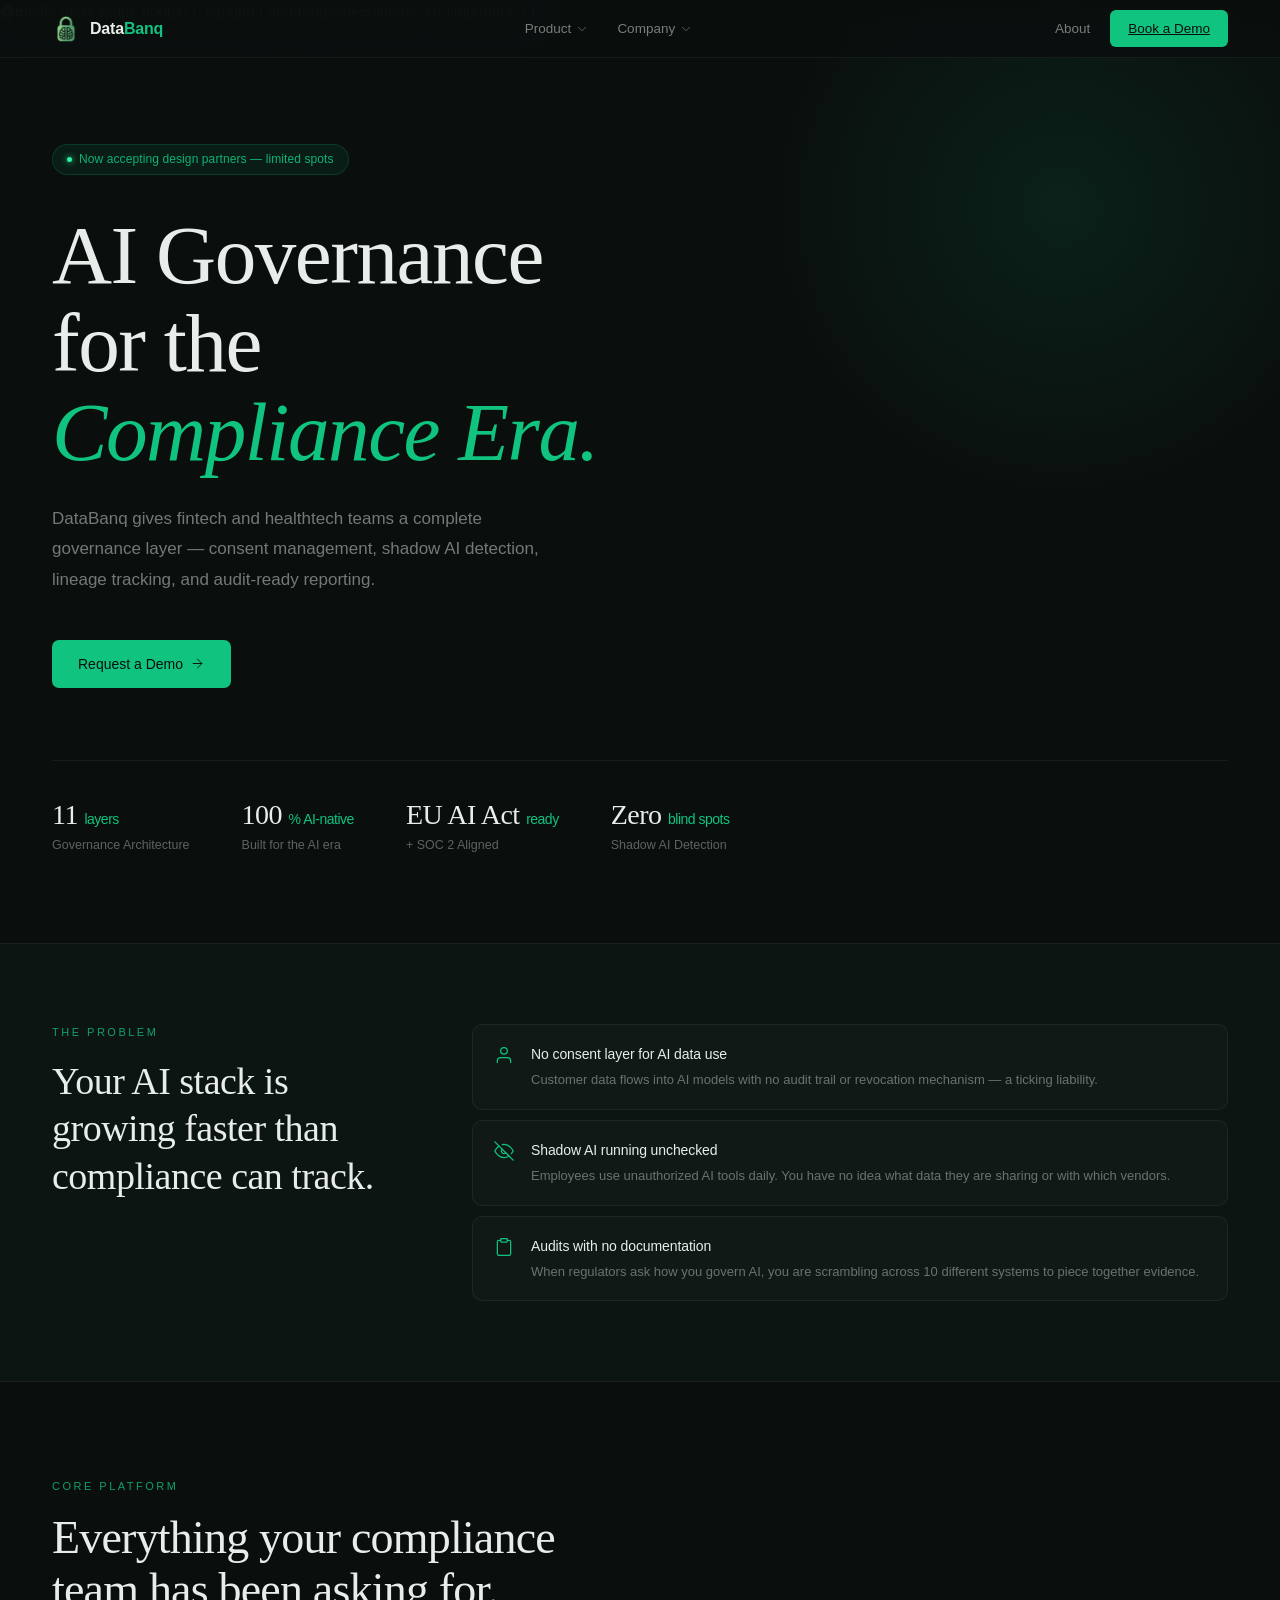
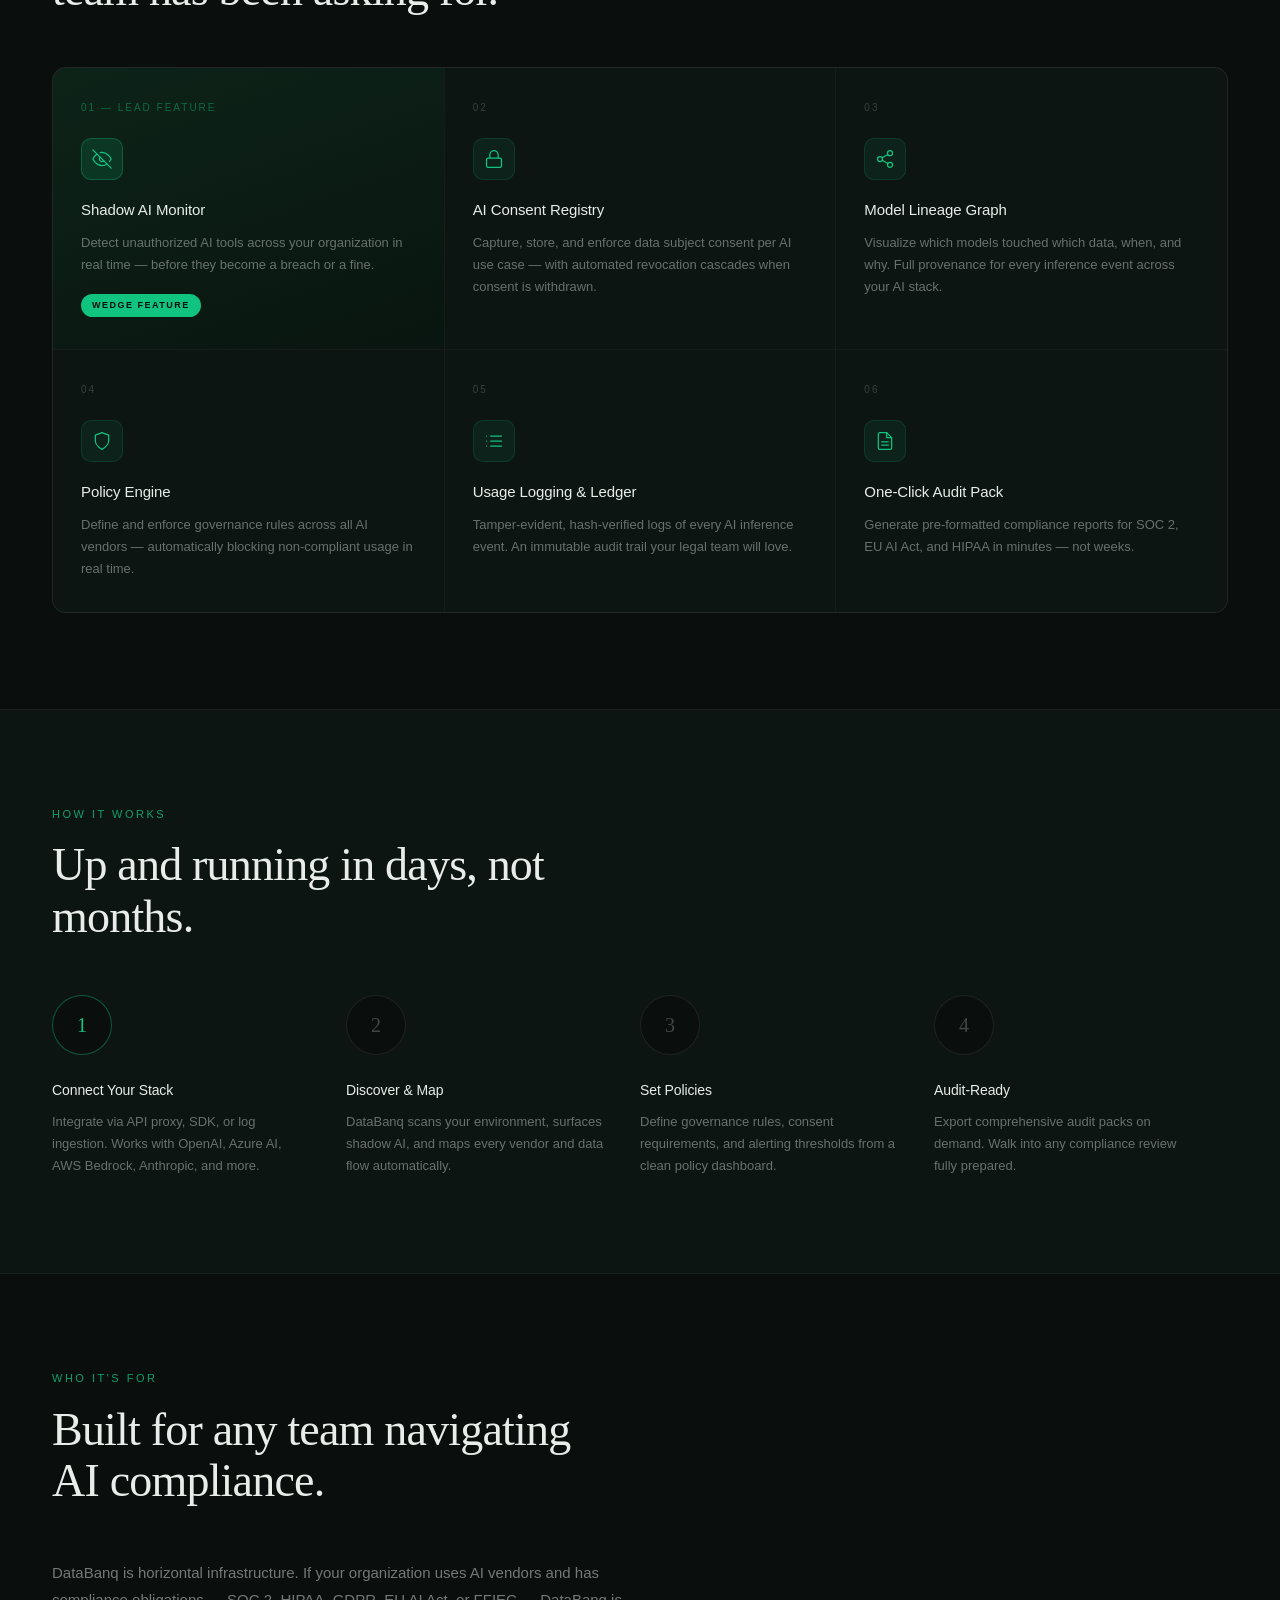
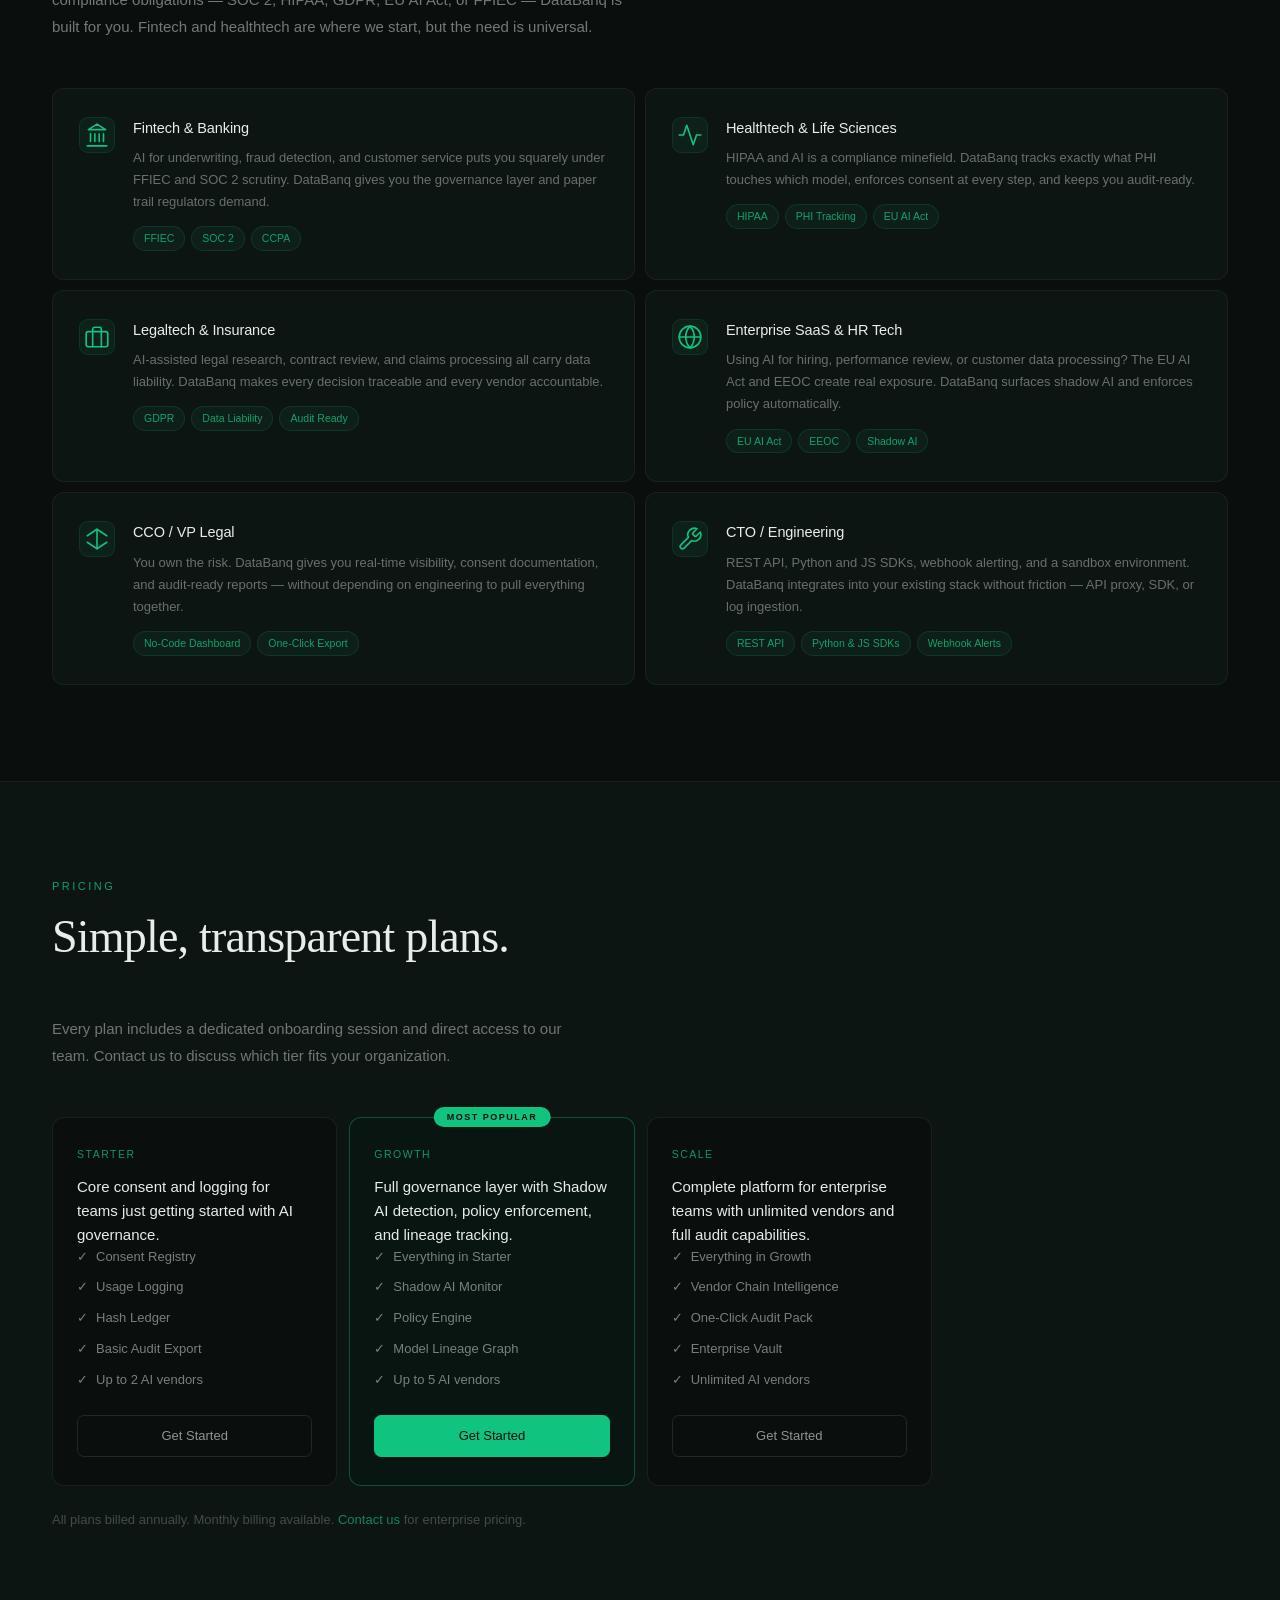
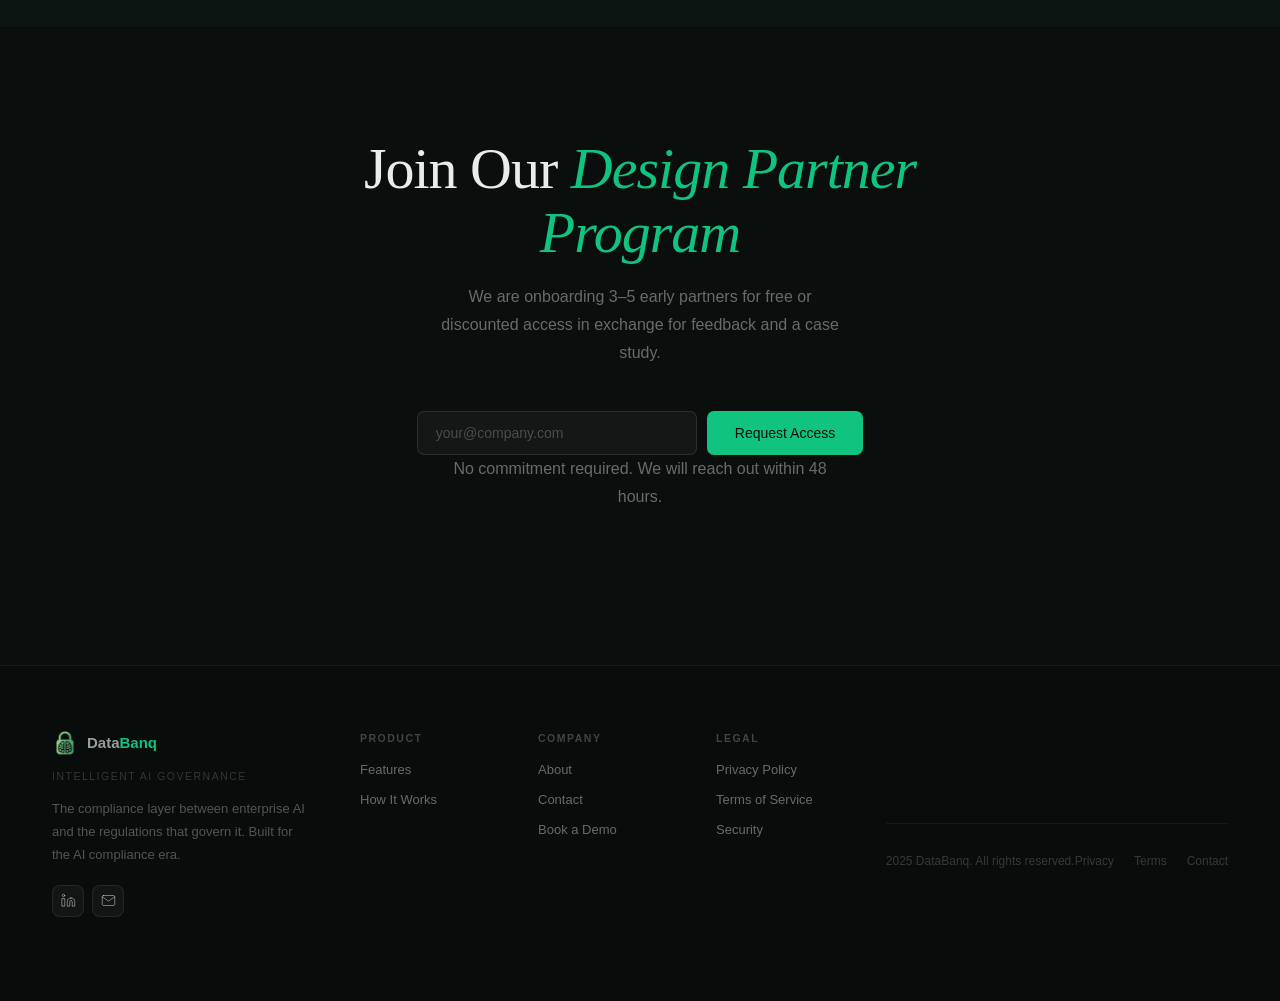
==== commit 0b9b40b8: "Remove Live Demo link from footer" ====
--- a/index.html
+++ b/index.html
@@ -931,7 +931,7 @@
       <div class="footer-col-title">Product</div>
       <a href="#features">Features</a>
       <a href="#how">How It Works</a>
-      <a href="demo.html">Live Demo</a>
+    
     </div>
     <div class="footer-col">
       <div class="footer-col-title">Company</div>
@@ -941,15 +941,17 @@
     </div>
     <div class="footer-col">
       <div class="footer-col-title">Legal</div>
-      <a href="#">Privacy Policy</a>
-      <a href="#">Terms of Service</a>
-      <a href="#">Security</a>
+      <a href="privacy.html">Privacy Policy</a>
+      <a href="terms.html">Terms of Service</a>
+      <a href="security.html">Security</a>
+
     </div>
   </div>
   <div class="footer-bottom">
     <div>2025 DataBanq. All rights reserved.</div>
     <div class="footer-bottom-links">
-      <a href="#">Privacy</a><a href="#">Terms</a><a href="contact.html">Contact</a>
+      <a href="privacy.html">Privacy</a>
+      <a href="terms.html">Terms</a><a href="contact.html">Contact</a>
     </div>
   </div>
 </footer>
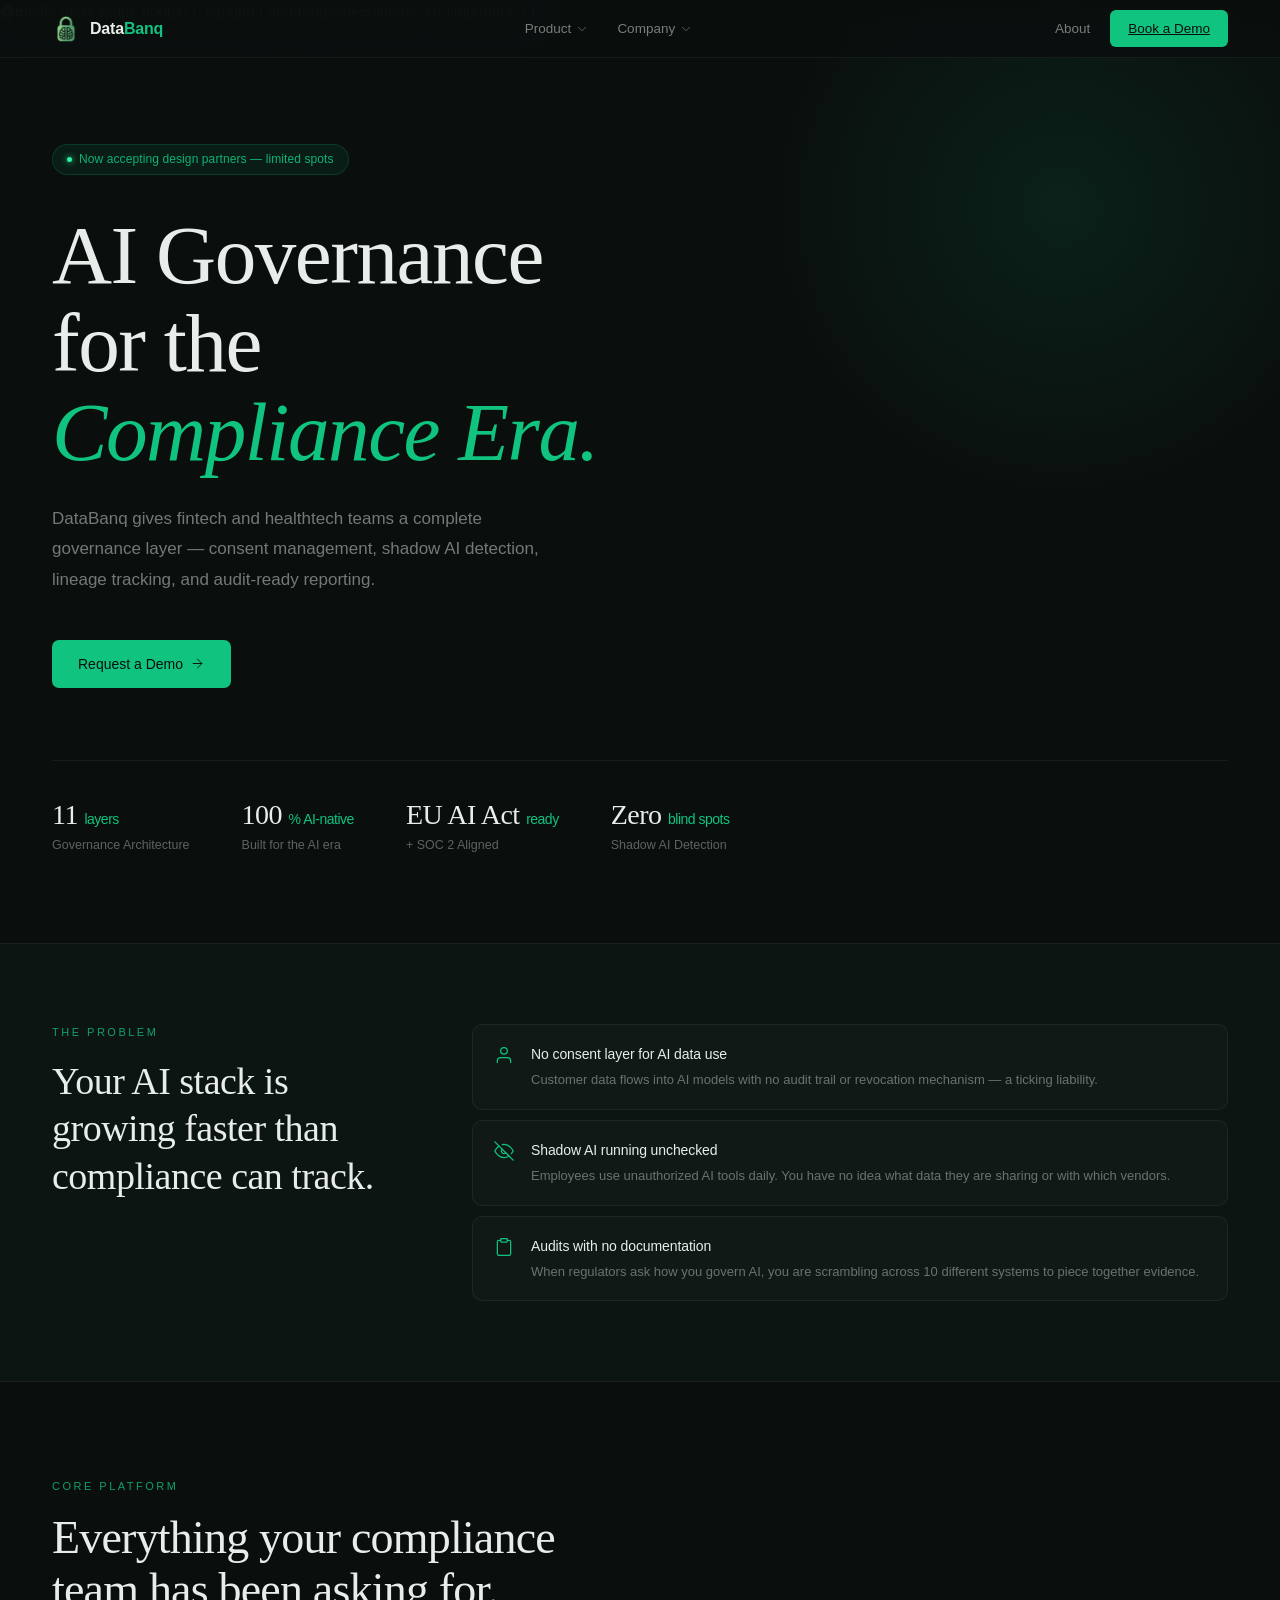
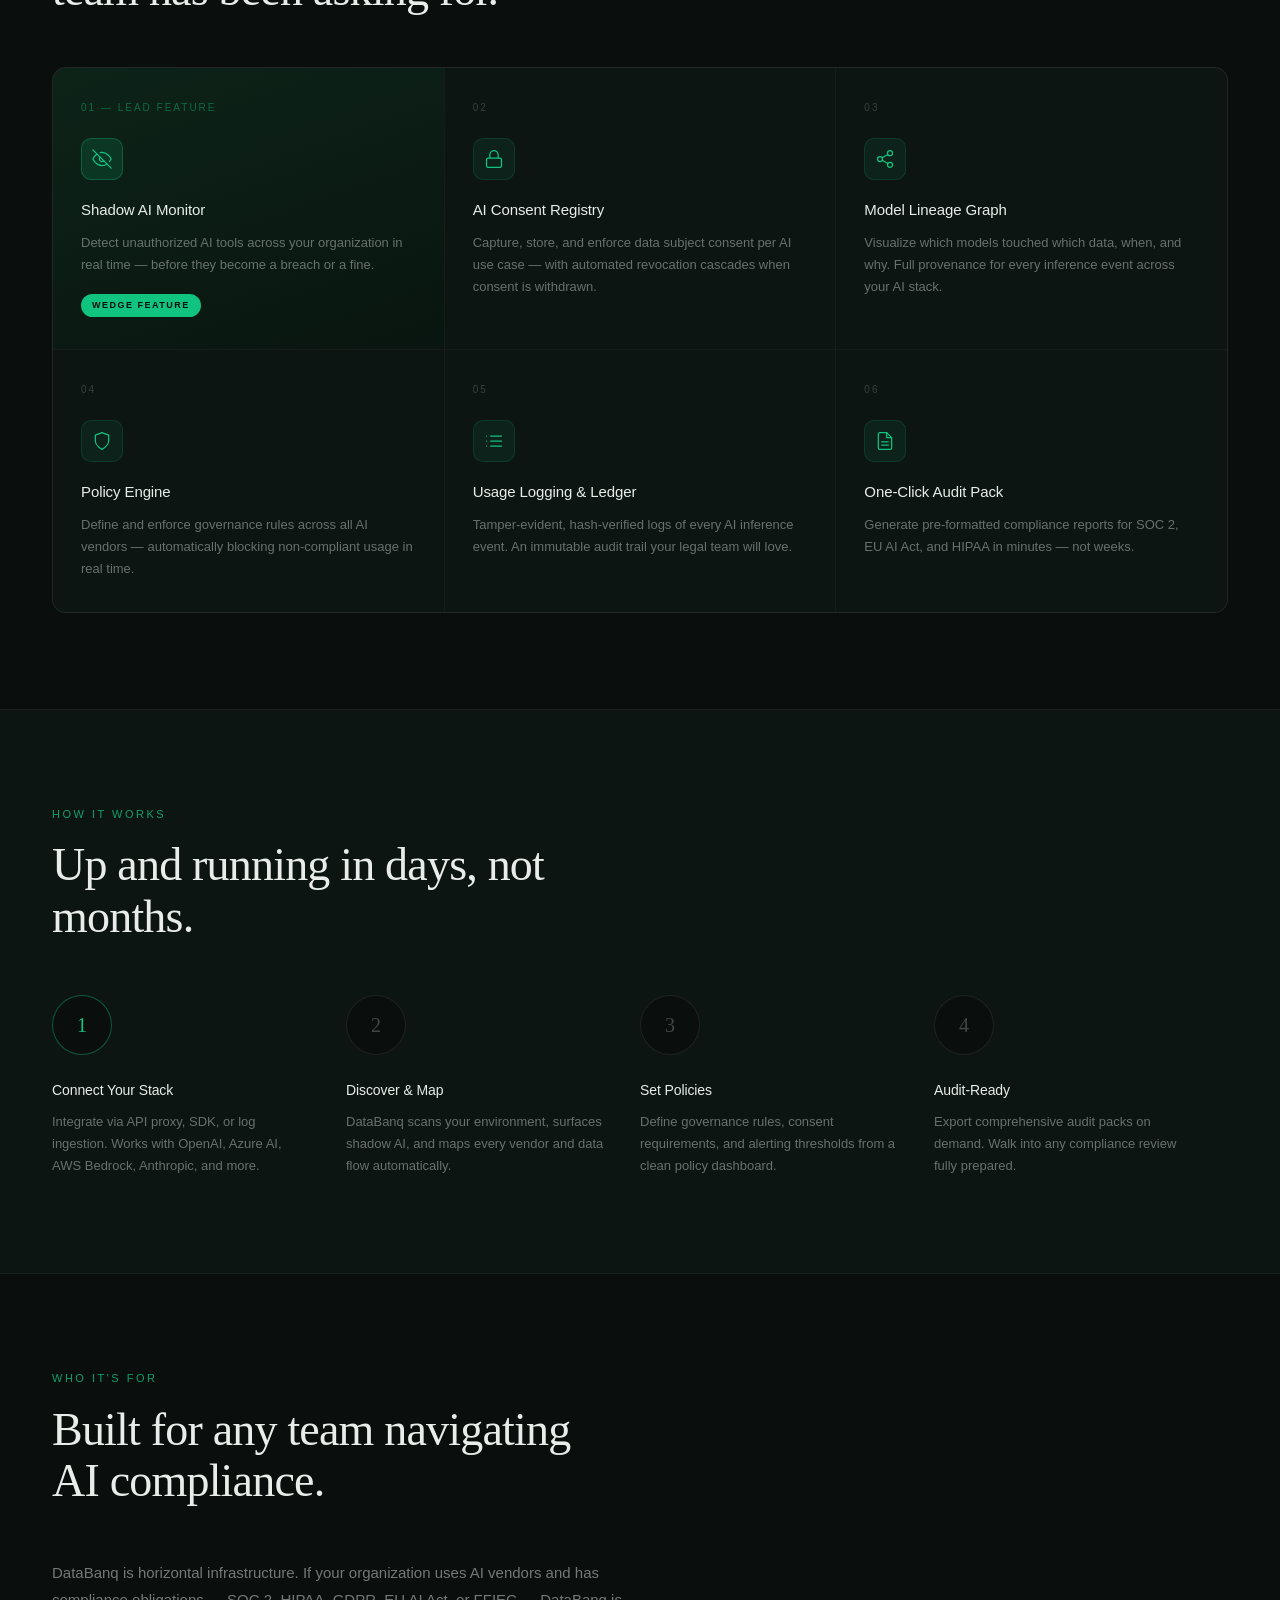
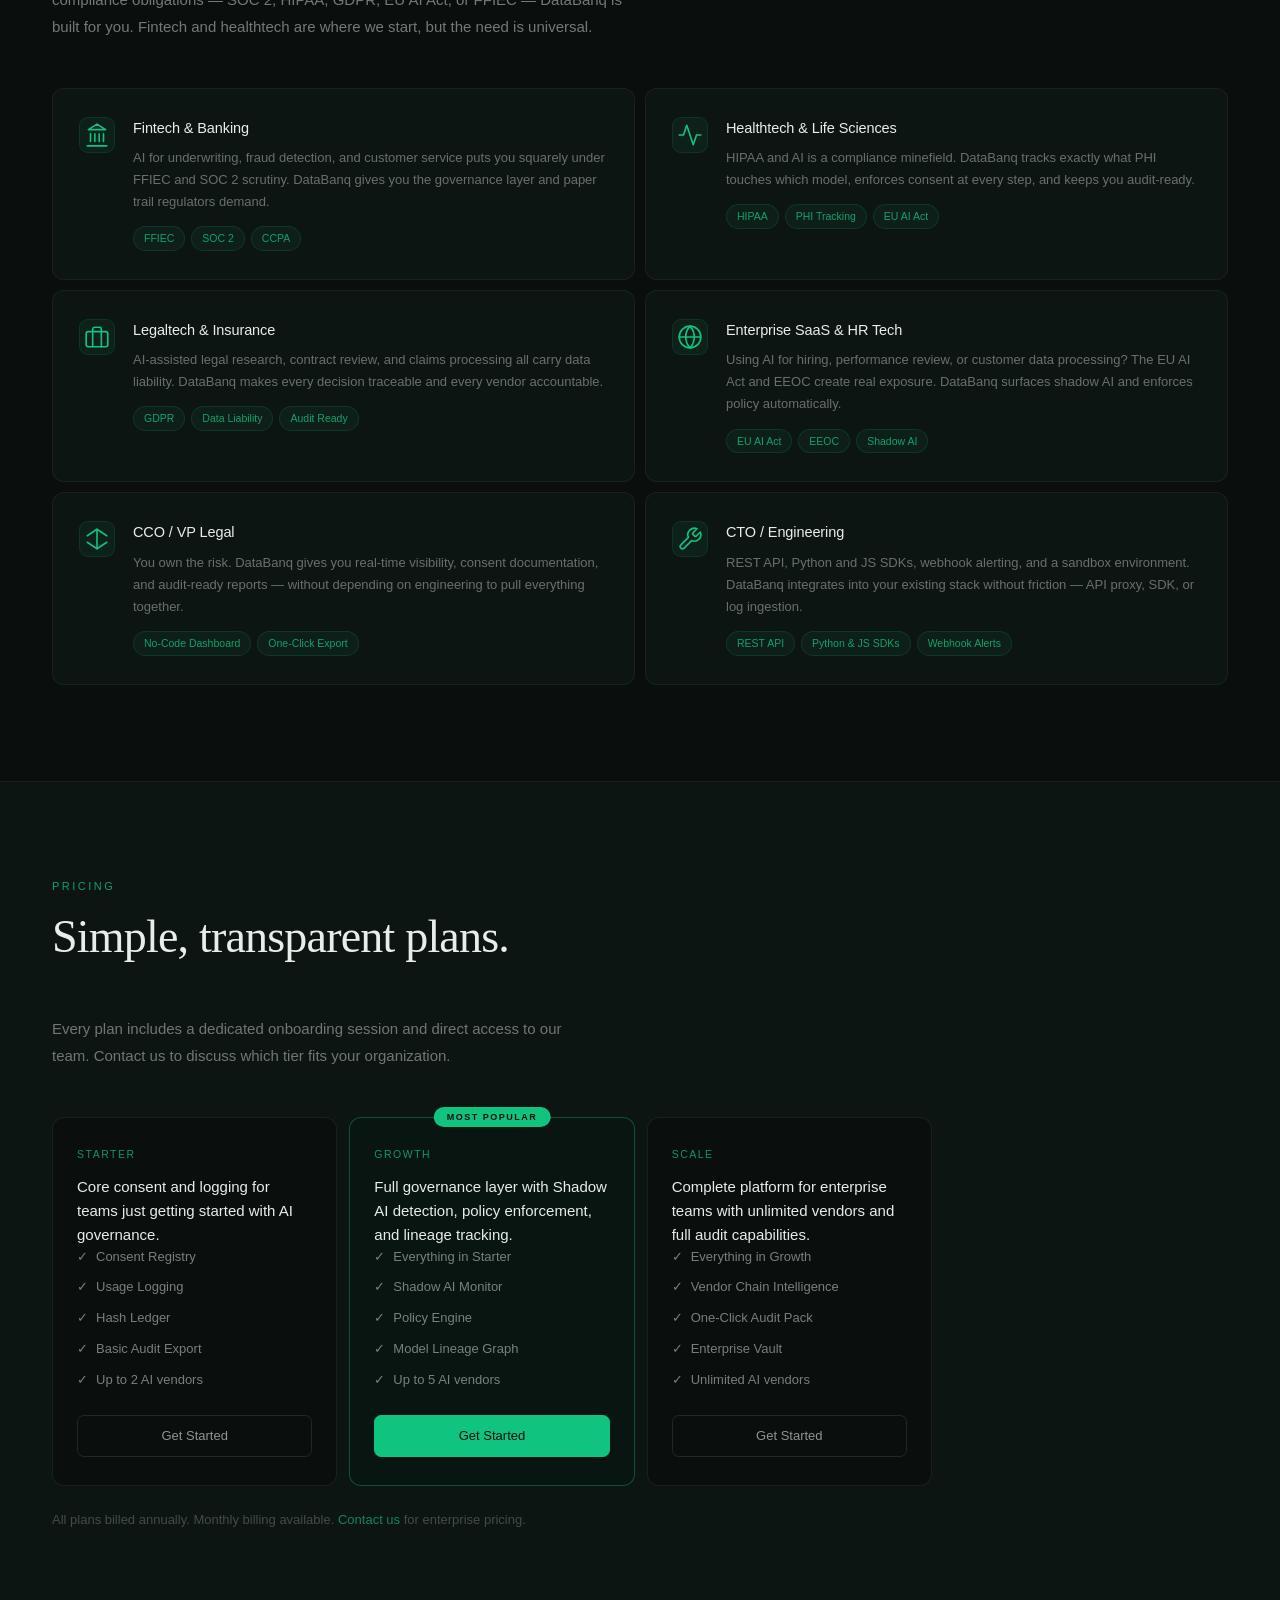
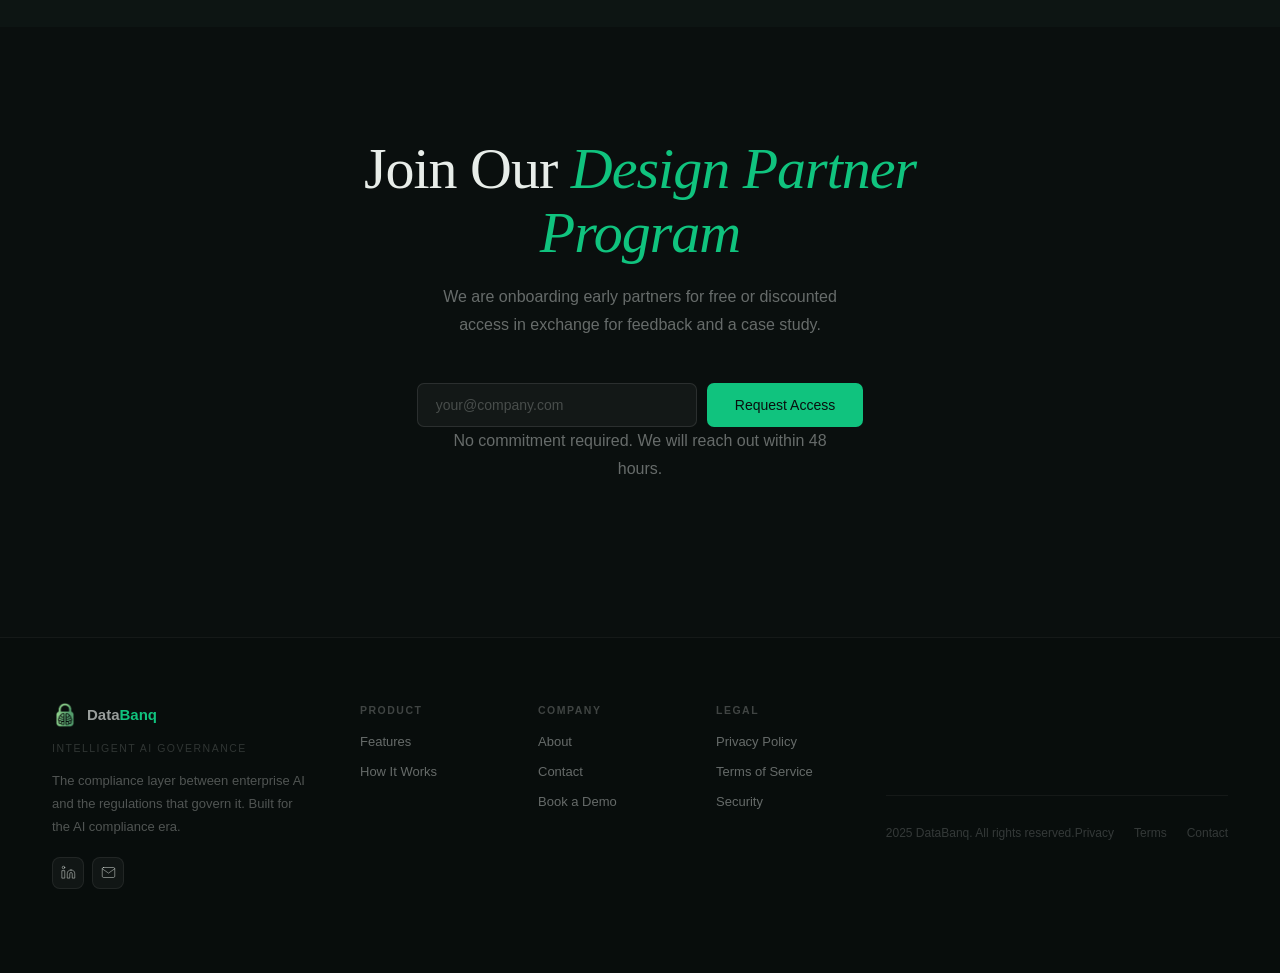
==== commit 88bf2370: "Remove specific partner onboarding details" ====
--- a/index.html
+++ b/index.html
@@ -902,7 +902,7 @@
 
 <section class="cta-section" id="contact">
   <h2>Join Our <span class="cta-glow">Design Partner Program</span></h2>
-  <p>We are onboarding 3–5 early partners for free or discounted access in exchange for feedback and a case study.</p>
+  <p>We are onboarding early partners for free or discounted access in exchange for feedback and a case study.</p>
   <form class="cta-form" action="https://formspree.io/f/xnjokpzp" method="POST" id="heroForm">
     <input type="text" name="_gotcha" style="display:none">
     <input type="email" name="email" class="cta-input" placeholder="your@company.com" required>
@@ -924,7 +924,7 @@
       <p class="footer-desc">The compliance layer between enterprise AI and the regulations that govern it. Built for the AI compliance era.</p>
       <div class="footer-social">
         <a href="https://www.linkedin.com/company/databanqtech/" target="_blank" rel="noopener"><svg width="15" height="15" viewBox="0 0 24 24" fill="none" stroke="rgba(232,237,233,0.5)" stroke-width="1.5" stroke-linecap="round" stroke-linejoin="round"><path d="M16 8a6 6 0 0 1 6 6v7h-4v-7a2 2 0 0 0-2-2 2 2 0 0 0-2 2v7h-4v-7a6 6 0 0 1 6-6z"/><rect x="2" y="9" width="4" height="12"/><circle cx="4" cy="4" r="2"/></svg></a>
-        <a href="mailto:hello@databanqtech.com"><svg width="15" height="15" viewBox="0 0 24 24" fill="none" stroke="rgba(232,237,233,0.5)" stroke-width="1.5" stroke-linecap="round" stroke-linejoin="round"><path d="M4 4h16c1.1 0 2 .9 2 2v12c0 1.1-.9 2-2 2H4c-1.1 0-2-.9-2-2V6c0-1.1.9-2 2-2z"/><polyline points="22,6 12,13 2,6"/></svg></a>
+        <a href="mailto:founder@databanqtech.com"><svg width="15" height="15" viewBox="0 0 24 24" fill="none" stroke="rgba(232,237,233,0.5)" stroke-width="1.5" stroke-linecap="round" stroke-linejoin="round"><path d="M4 4h16c1.1 0 2 .9 2 2v12c0 1.1-.9 2-2 2H4c-1.1 0-2-.9-2-2V6c0-1.1.9-2 2-2z"/><polyline points="22,6 12,13 2,6"/></svg></a>
       </div>
     </div>
     <div class="footer-col">
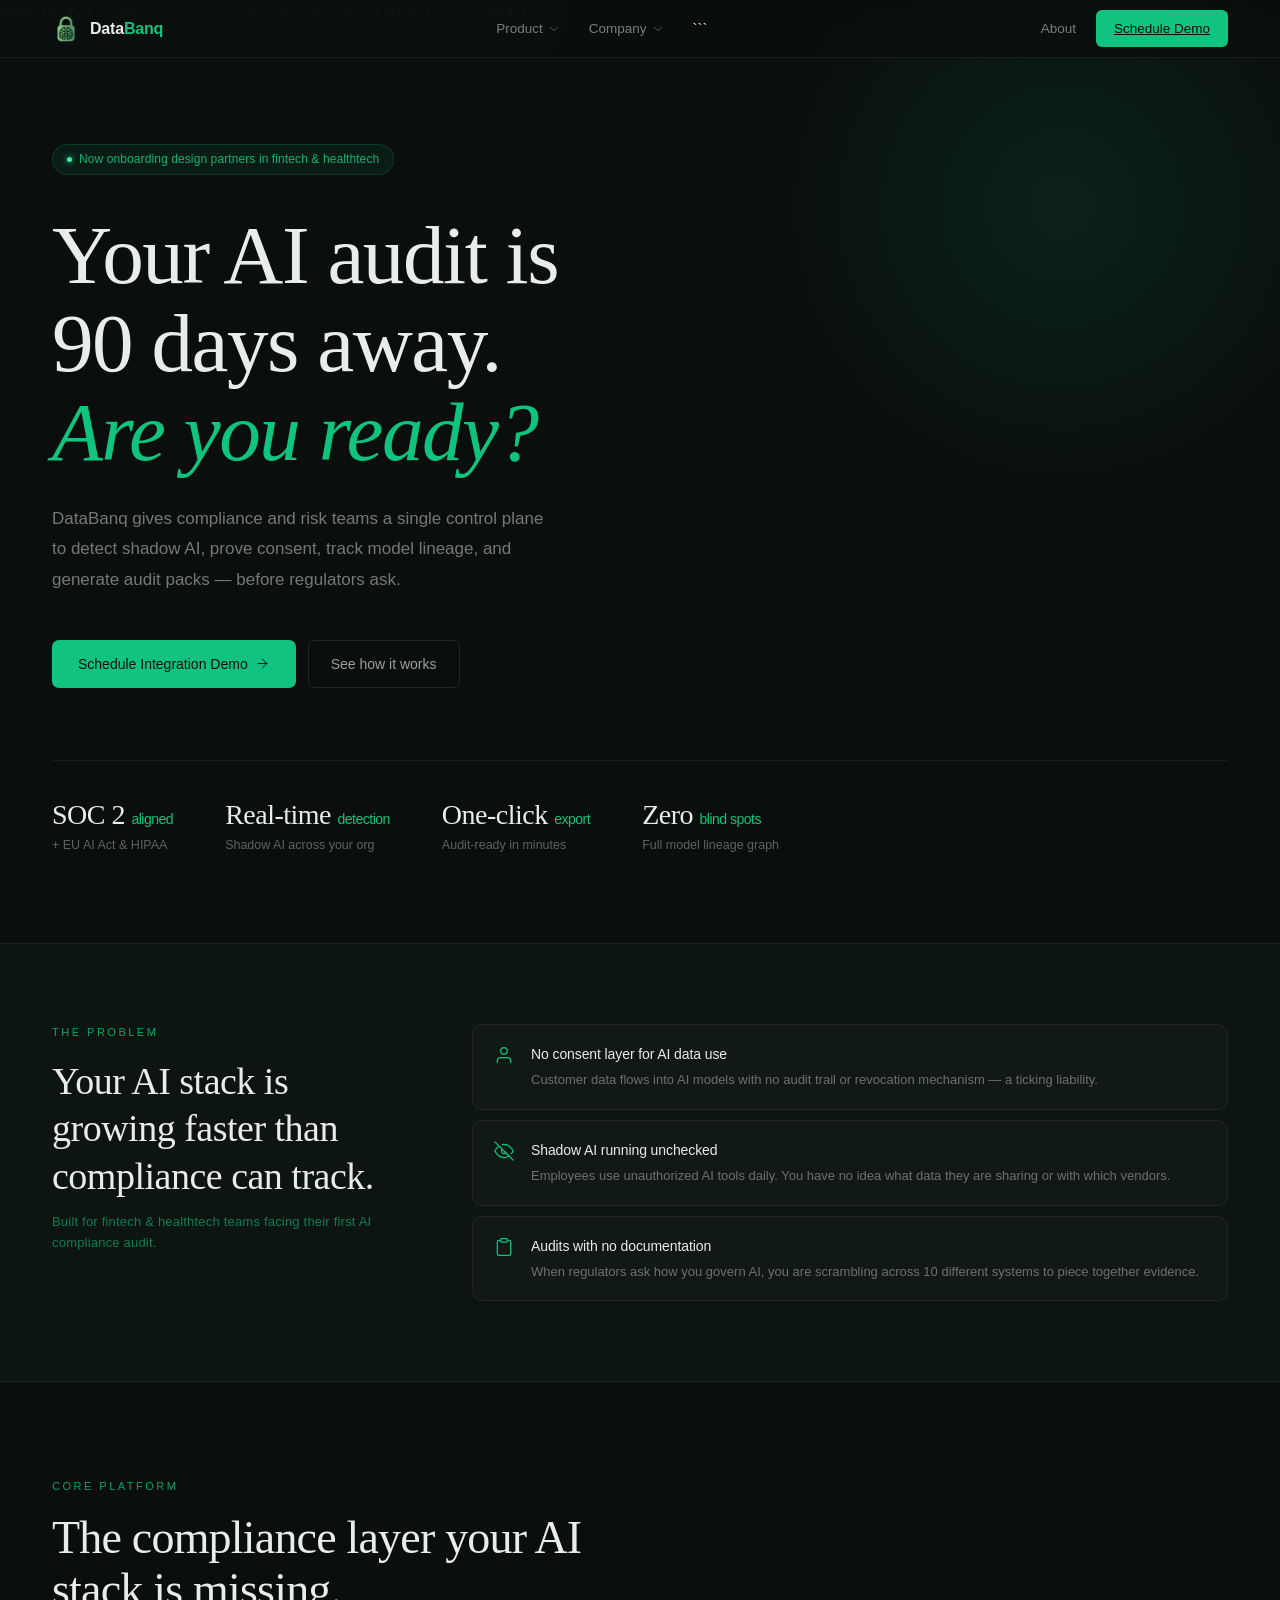
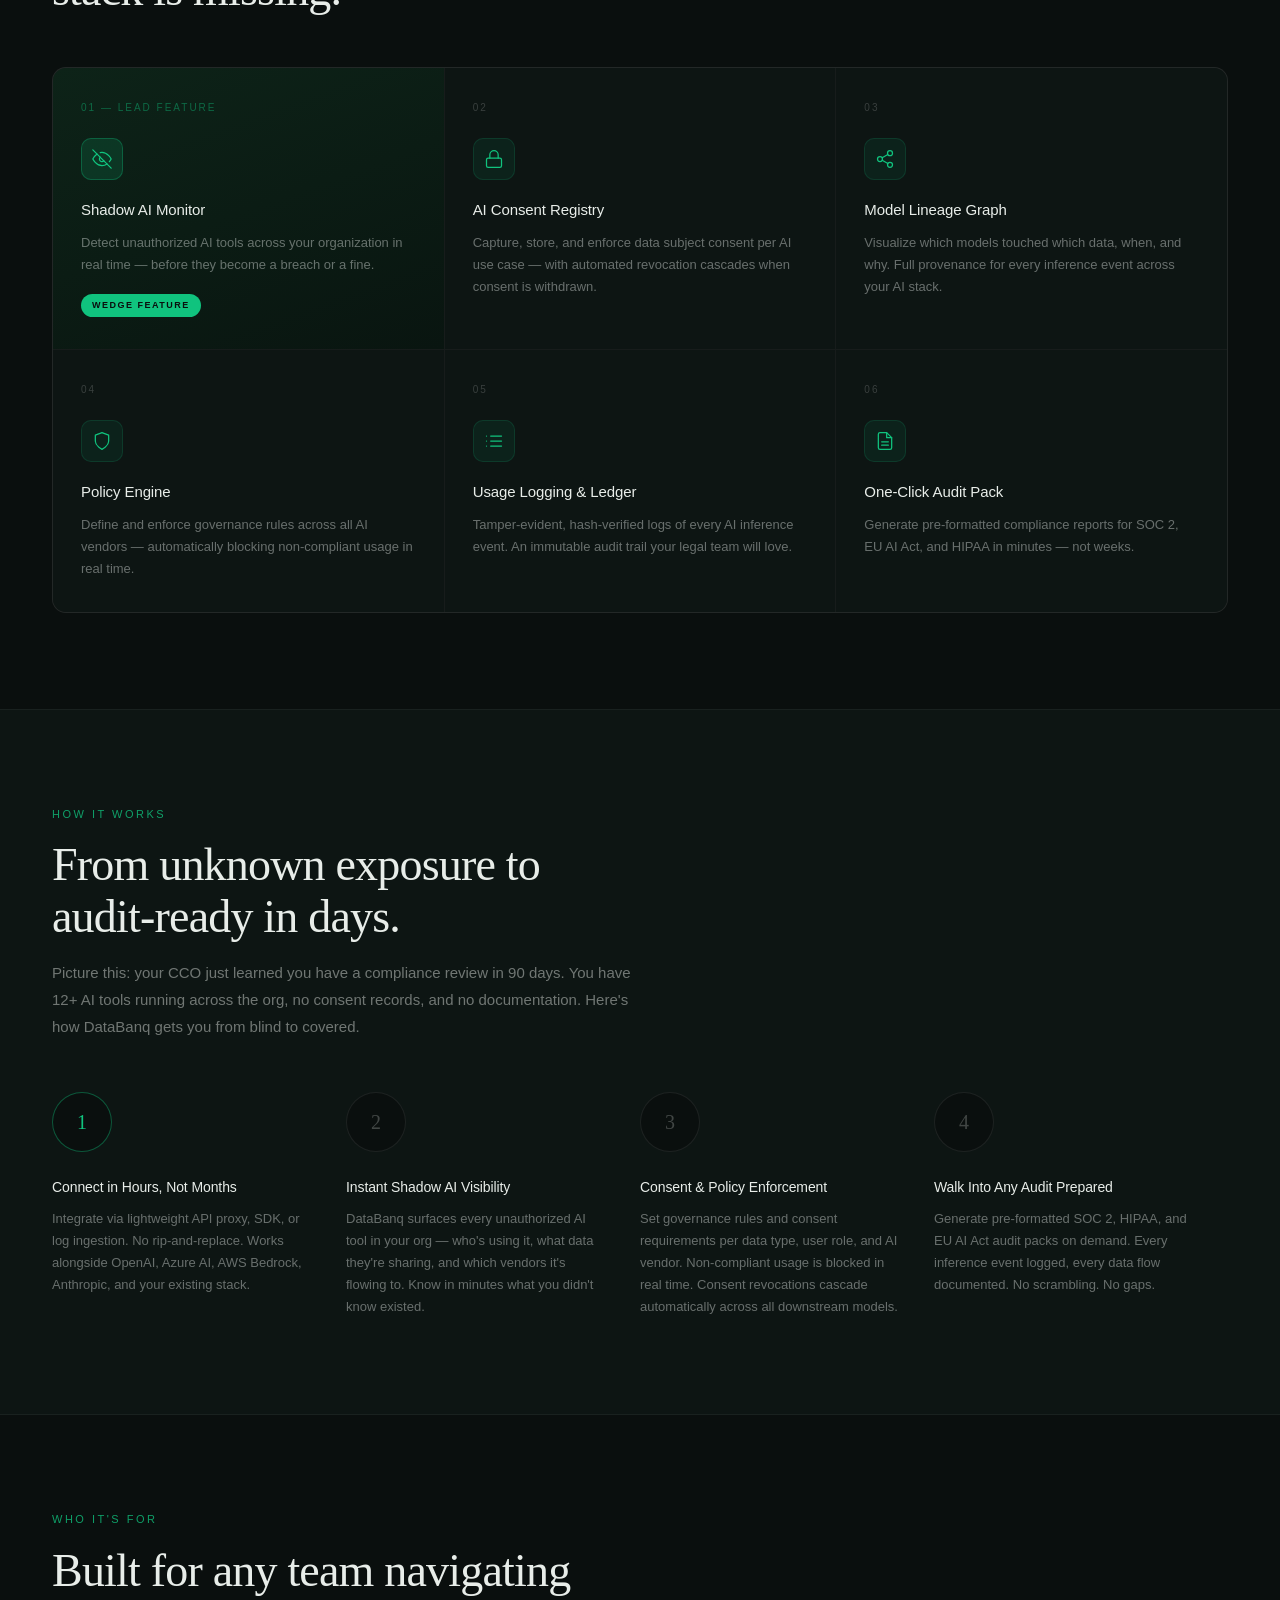
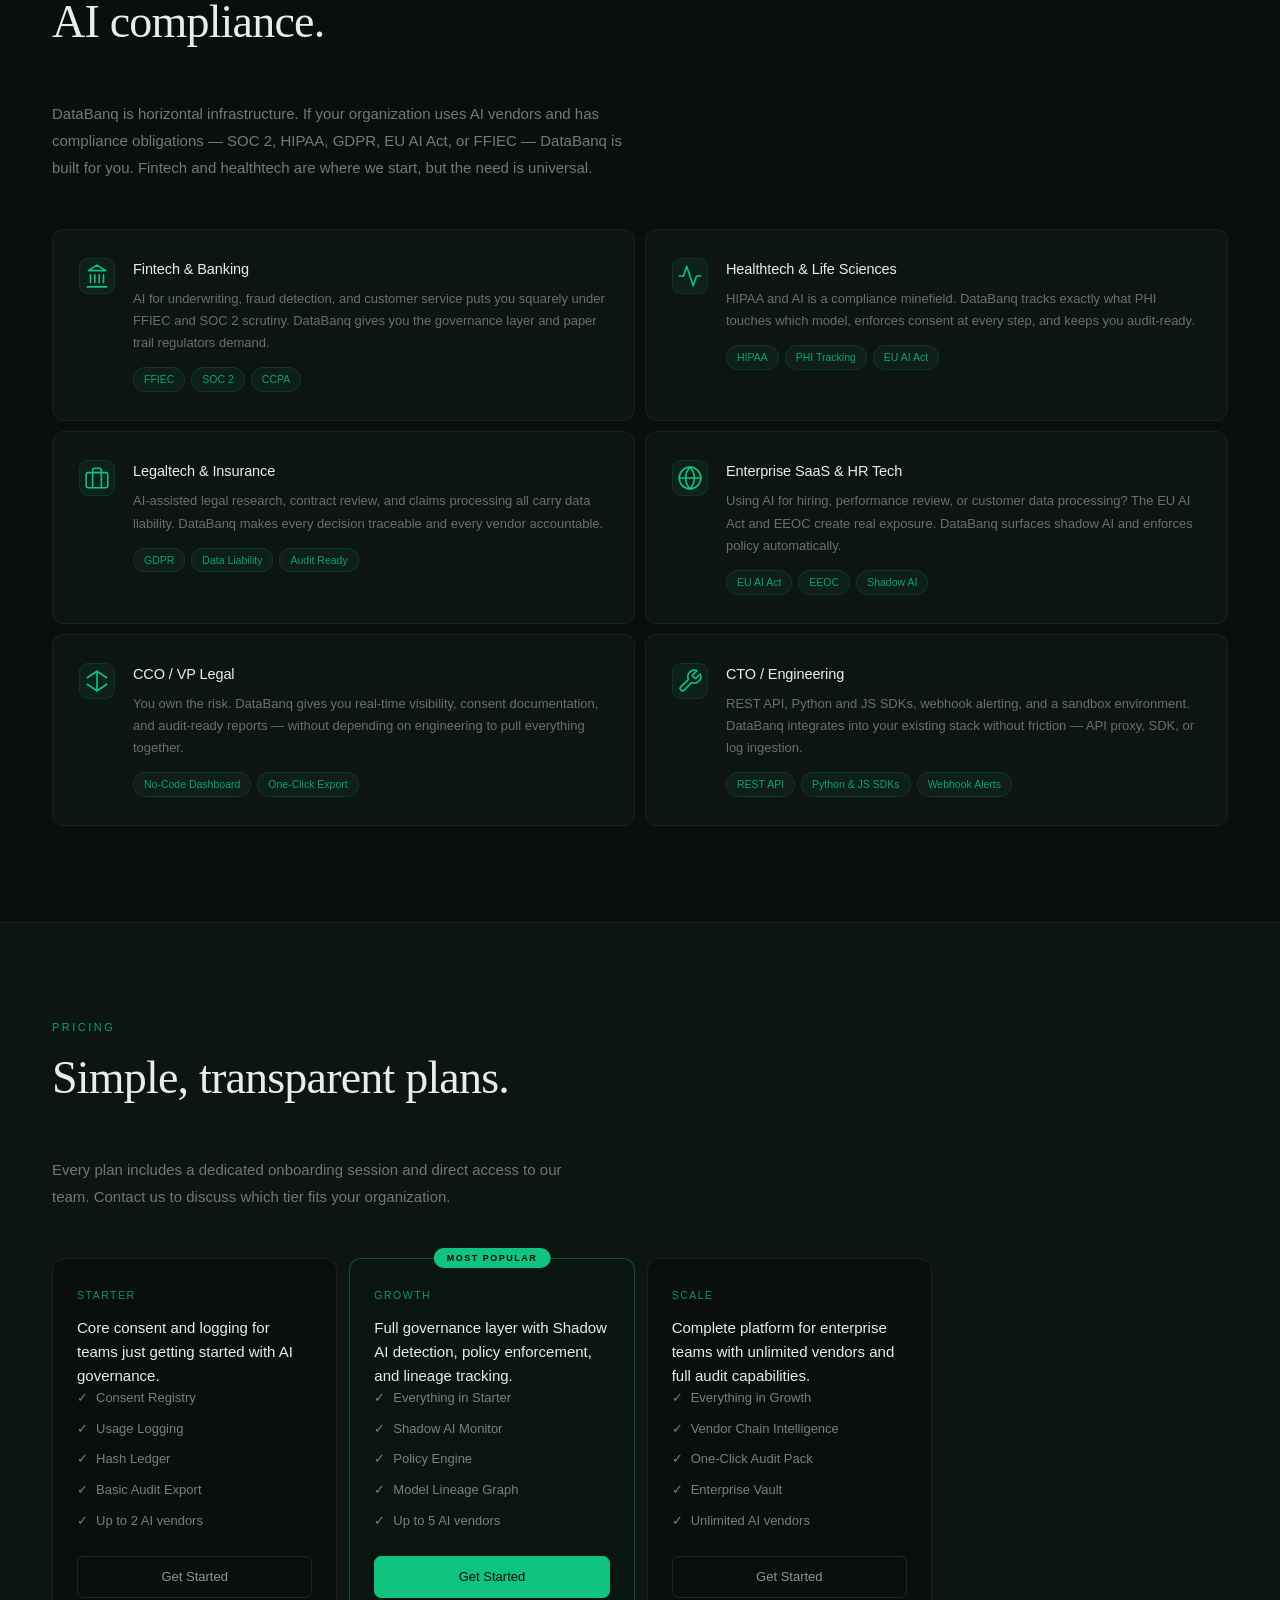
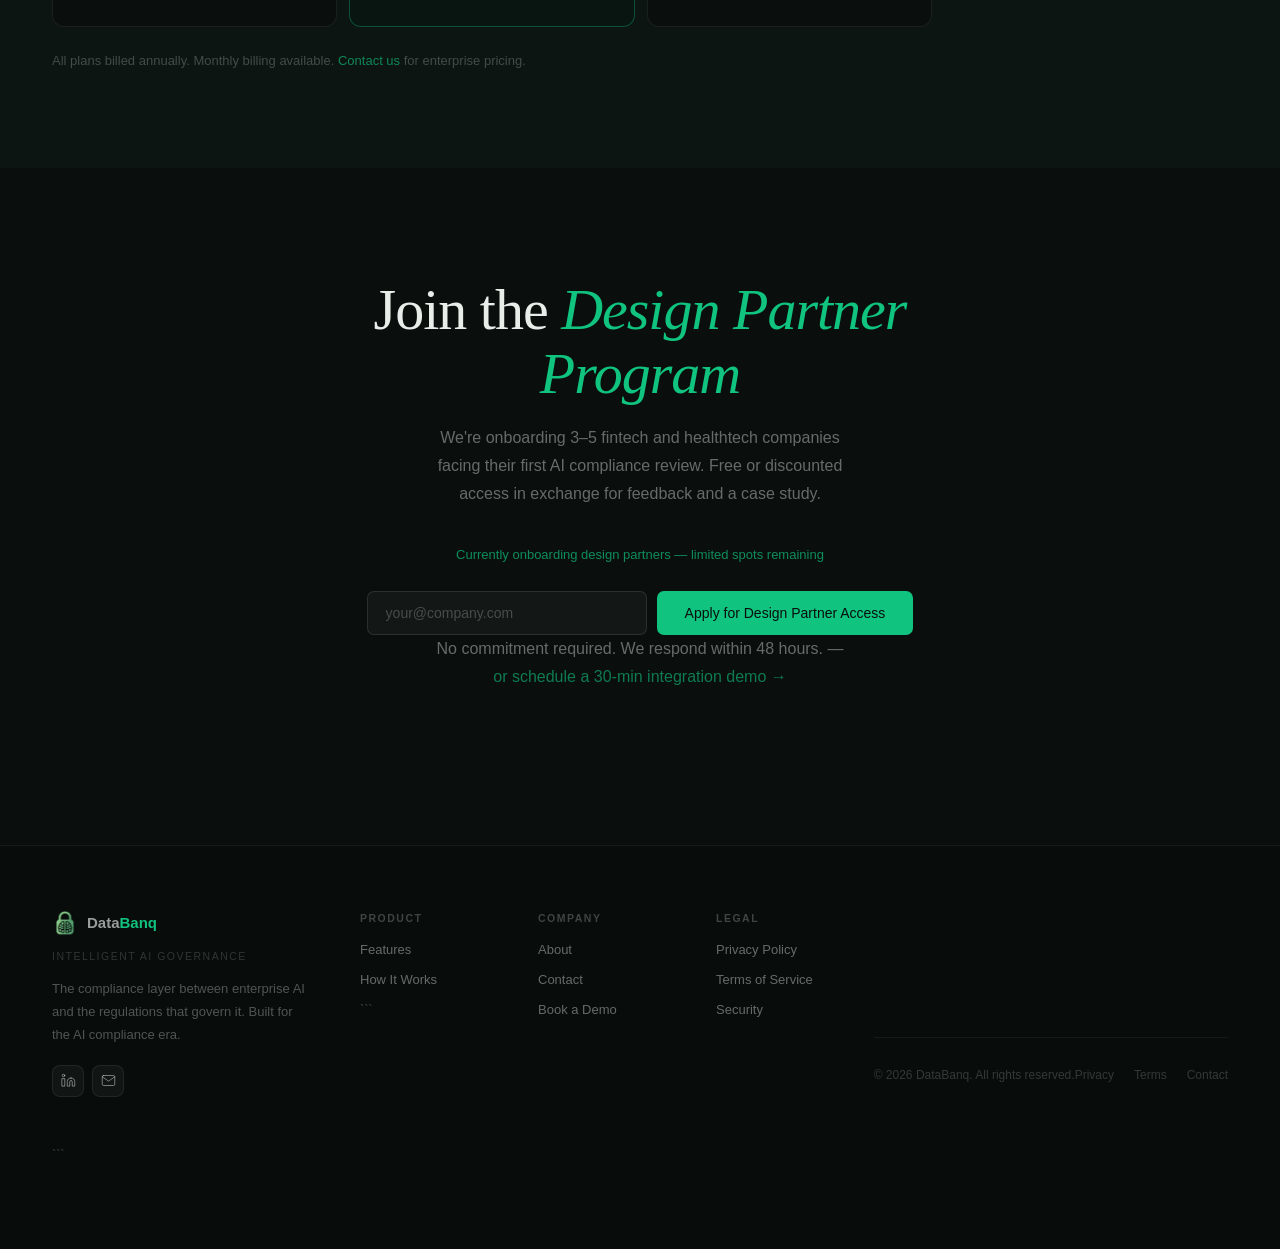
==== commit 9207606e: "Update HTML content and structure for compliance site" ====
--- a/index.html
+++ b/index.html
@@ -6,7 +6,7 @@
 <head>
 <meta charset="UTF-8">
 <meta name="viewport" content="width=device-width, initial-scale=1.0">
-<title>DataBanq — AI Governance for the Compliance Era</title>
+<title>DataBanq — AI Compliance Infrastructure for Fintech &amp; Healthtech</title>
 <link rel="preconnect" href="https://fonts.googleapis.com">
 <link href="https://fonts.googleapis.com/css2?family=DM+Sans:ital,opsz,wght@0,9..40,300;0,9..40,400;0,9..40,500;0,9..40,600;1,9..40,300&family=DM+Serif+Display&display=swap" rel="stylesheet">
 <style>
@@ -730,36 +730,40 @@
         <div class="nav-dropdown-label">Platform</div>
         <a href="#features">Features</a>
         <a href="#how">How It Works</a>
-  
-      </div>
-    </li>
-    <li class="nav-group">
-      <div class="nav-group-label">Company <svg width="14" height="14" viewBox="0 0 24 24" fill="none" stroke="rgba(232,237,233,0.4)" stroke-width="1.5" stroke-linecap="round" stroke-linejoin="round"><polyline points="6 9 12 15 18 9"/></svg></div>
-      <div class="nav-dropdown">
-        <a href="about.html">About</a>
-        <a href="contact.html">Contact</a>
-      </div>
-    </li>
+
+```
+  </div>
+</li>
+<li class="nav-group">
+  <div class="nav-group-label">Company <svg width="14" height="14" viewBox="0 0 24 24" fill="none" stroke="rgba(232,237,233,0.4)" stroke-width="1.5" stroke-linecap="round" stroke-linejoin="round"><polyline points="6 9 12 15 18 9"/></svg></div>
+  <div class="nav-dropdown">
+    <a href="about.html">About</a>
+    <a href="contact.html">Contact</a>
+  </div>
+</li>
+```
+
   </ul>
   <div class="nav-right">
     <a href="about.html" class="nav-link">About</a>
-    <a href="contact.html" class="nav-cta">Book a Demo</a>
+    <a href="contact.html" class="nav-cta">Schedule Demo</a>
   </div>
 </nav>
 
 <section class="hero">
   <div class="hero-glow"></div>
-  <div class="hero-pill"><div class="pill-dot"></div>Now accepting design partners — limited spots</div>
-  <h1>AI Governance<br>for the<br><span class="accent">Compliance Era.</span></h1>
-  <p class="hero-sub">DataBanq gives fintech and healthtech teams a complete governance layer — consent management, shadow AI detection, lineage tracking, and audit-ready reporting.</p>
+  <div class="hero-pill"><div class="pill-dot"></div>Now onboarding design partners in fintech &amp; healthtech</div>
+  <h1>Your AI audit is<br>90 days away.<br><span class="accent">Are you ready?</span></h1>
+  <p class="hero-sub">DataBanq gives compliance and risk teams a single control plane to detect shadow AI, prove consent, track model lineage, and generate audit packs — before regulators ask.</p>
   <div class="hero-actions">
-    <a href="#contact" class="btn-primary">Request a Demo <svg width="15" height="15" viewBox="0 0 24 24" fill="none" stroke="#0a0f0e" stroke-width="1.5" stroke-linecap="round" stroke-linejoin="round"><line x1="5" y1="12" x2="19" y2="12"/><polyline points="12 5 19 12 12 19"/></svg></a>
+    <a href="contact.html" class="btn-primary">Schedule Integration Demo <svg width="15" height="15" viewBox="0 0 24 24" fill="none" stroke="#0a0f0e" stroke-width="1.5" stroke-linecap="round" stroke-linejoin="round"><line x1="5" y1="12" x2="19" y2="12"/><polyline points="12 5 19 12 12 19"/></svg></a>
+    <a href="#how" class="btn-ghost">See how it works</a>
   </div>
   <div class="hero-stats">
-    <div><div class="stat-val">11 <span>layers</span></div><div class="stat-label">Governance Architecture</div></div>
-    <div><div class="stat-val">100 <span>% AI-native</span></div><div class="stat-label">Built for the AI era</div></div>
-    <div><div class="stat-val">EU AI Act <span>ready</span></div><div class="stat-label">+ SOC 2 Aligned</div></div>
-    <div><div class="stat-val">Zero <span>blind spots</span></div><div class="stat-label">Shadow AI Detection</div></div>
+    <div><div class="stat-val">SOC 2 <span>aligned</span></div><div class="stat-label">+ EU AI Act &amp; HIPAA</div></div>
+    <div><div class="stat-val">Real-time <span>detection</span></div><div class="stat-label">Shadow AI across your org</div></div>
+    <div><div class="stat-val">One-click <span>export</span></div><div class="stat-label">Audit-ready in minutes</div></div>
+    <div><div class="stat-val">Zero <span>blind spots</span></div><div class="stat-label">Full model lineage graph</div></div>
   </div>
 </section>
 
@@ -767,6 +771,7 @@
   <div class="problem-left">
     <div class="section-eyebrow">The Problem</div>
     <h2>Your AI stack is growing faster than compliance can track.</h2>
+    <p style="font-size:13px;color:rgba(16,195,126,0.6);font-weight:500;margin-top:12px;letter-spacing:0.2px;">Built for fintech &amp; healthtech teams facing their first AI compliance audit.</p>
   </div>
   <div class="problem-items">
     <div class="problem-item"><div class="problem-icon"><svg width="20" height="20" viewBox="0 0 24 24" fill="none" stroke="#10C37E" stroke-width="1.5" stroke-linecap="round" stroke-linejoin="round"><path d="M20 21v-2a4 4 0 0 0-4-4H8a4 4 0 0 0-4 4v2"/><circle cx="12" cy="7" r="4"/></svg></div><div><strong>No consent layer for AI data use</strong><p>Customer data flows into AI models with no audit trail or revocation mechanism — a ticking liability.</p></div></div>
@@ -778,7 +783,7 @@
 <section class="features-section" id="features">
   <div class="section-header reveal">
     <div class="section-eyebrow">Core Platform</div>
-    <div class="section-title">Everything your compliance team has been asking for.</div>
+    <div class="section-title">The compliance layer your AI stack is missing.</div>
   </div>
   <div class="features-grid reveal">
     <div class="feature-card star">
@@ -824,13 +829,14 @@
 <section class="how-section" id="how">
   <div class="section-header reveal">
     <div class="section-eyebrow">How It Works</div>
-    <div class="section-title">Up and running in days, not months.</div>
+    <div class="section-title">From unknown exposure to audit-ready in days.</div>
+    <p style="font-size:15px;color:rgba(232,237,233,0.45);max-width:580px;margin-top:16px;font-weight:300;line-height:1.8;">Picture this: your CCO just learned you have a compliance review in 90 days. You have 12+ AI tools running across the org, no consent records, and no documentation. Here's how DataBanq gets you from blind to covered.</p>
   </div>
   <div class="steps-grid reveal">
-    <div class="step"><div class="step-num">1</div><h4>Connect Your Stack</h4><p>Integrate via API proxy, SDK, or log ingestion. Works with OpenAI, Azure AI, AWS Bedrock, Anthropic, and more.</p></div>
-    <div class="step"><div class="step-num">2</div><h4>Discover &amp; Map</h4><p>DataBanq scans your environment, surfaces shadow AI, and maps every vendor and data flow automatically.</p></div>
-    <div class="step"><div class="step-num">3</div><h4>Set Policies</h4><p>Define governance rules, consent requirements, and alerting thresholds from a clean policy dashboard.</p></div>
-    <div class="step"><div class="step-num">4</div><h4>Audit-Ready</h4><p>Export comprehensive audit packs on demand. Walk into any compliance review fully prepared.</p></div>
+    <div class="step"><div class="step-num">1</div><h4>Connect in Hours, Not Months</h4><p>Integrate via lightweight API proxy, SDK, or log ingestion. No rip-and-replace. Works alongside OpenAI, Azure AI, AWS Bedrock, Anthropic, and your existing stack.</p></div>
+    <div class="step"><div class="step-num">2</div><h4>Instant Shadow AI Visibility</h4><p>DataBanq surfaces every unauthorized AI tool in your org — who's using it, what data they're sharing, and which vendors it's flowing to. Know in minutes what you didn't know existed.</p></div>
+    <div class="step"><div class="step-num">3</div><h4>Consent &amp; Policy Enforcement</h4><p>Set governance rules and consent requirements per data type, user role, and AI vendor. Non-compliant usage is blocked in real time. Consent revocations cascade automatically across all downstream models.</p></div>
+    <div class="step"><div class="step-num">4</div><h4>Walk Into Any Audit Prepared</h4><p>Generate pre-formatted SOC 2, HIPAA, and EU AI Act audit packs on demand. Every inference event logged, every data flow documented. No scrambling. No gaps.</p></div>
   </div>
 </section>
 
@@ -901,16 +907,17 @@
 </section>
 
 <section class="cta-section" id="contact">
-  <h2>Join Our <span class="cta-glow">Design Partner Program</span></h2>
-  <p>We are onboarding early partners for free or discounted access in exchange for feedback and a case study.</p>
+  <h2>Join the <span class="cta-glow">Design Partner Program</span></h2>
+  <p>We're onboarding 3–5 fintech and healthtech companies facing their first AI compliance review. Free or discounted access in exchange for feedback and a case study.</p>
+  <p style="font-size:13px;color:rgba(16,195,126,0.7);margin-top:-8px;margin-bottom:24px;font-weight:500;">Currently onboarding design partners — limited spots remaining</p>
   <form class="cta-form" action="https://formspree.io/f/xnjokpzp" method="POST" id="heroForm">
     <input type="text" name="_gotcha" style="display:none">
     <input type="email" name="email" class="cta-input" placeholder="your@company.com" required>
     <input type="hidden" name="_subject" value="New DataBanq Demo Request">
     <input type="hidden" name="_next" value="https://databanqtech.com/demo.html">
-    <button type="submit" class="cta-btn">Request Access</button>
+    <button type="submit" class="cta-btn">Apply for Design Partner Access</button>
   </form>
-  <p class="cta-note">No commitment required. We will reach out within 48 hours.</p>
+  <p class="cta-note">No commitment required. We respond within 48 hours. — <a href="contact.html" style="color:rgba(16,195,126,0.6);text-decoration:none;">or schedule a 30-min integration demo →</a></p>
 </section>
 
 <footer class="site-footer">
@@ -931,24 +938,27 @@
       <div class="footer-col-title">Product</div>
       <a href="#features">Features</a>
       <a href="#how">How It Works</a>
-    
-    </div>
-    <div class="footer-col">
-      <div class="footer-col-title">Company</div>
-      <a href="about.html">About</a>
-      <a href="contact.html">Contact</a>
-      <a href="contact.html">Book a Demo</a>
-    </div>
-    <div class="footer-col">
-      <div class="footer-col-title">Legal</div>
-      <a href="privacy.html">Privacy Policy</a>
-      <a href="terms.html">Terms of Service</a>
-      <a href="security.html">Security</a>
-
-    </div>
+
+```
+</div>
+<div class="footer-col">
+  <div class="footer-col-title">Company</div>
+  <a href="about.html">About</a>
+  <a href="contact.html">Contact</a>
+  <a href="contact.html">Book a Demo</a>
+</div>
+<div class="footer-col">
+  <div class="footer-col-title">Legal</div>
+  <a href="privacy.html">Privacy Policy</a>
+  <a href="terms.html">Terms of Service</a>
+  <a href="security.html">Security</a>
+
+</div>
+```
+
   </div>
   <div class="footer-bottom">
-    <div>2025 DataBanq. All rights reserved.</div>
+    <div>© 2026 DataBanq. All rights reserved.</div>
     <div class="footer-bottom-links">
       <a href="privacy.html">Privacy</a>
       <a href="terms.html">Terms</a><a href="contact.html">Contact</a>
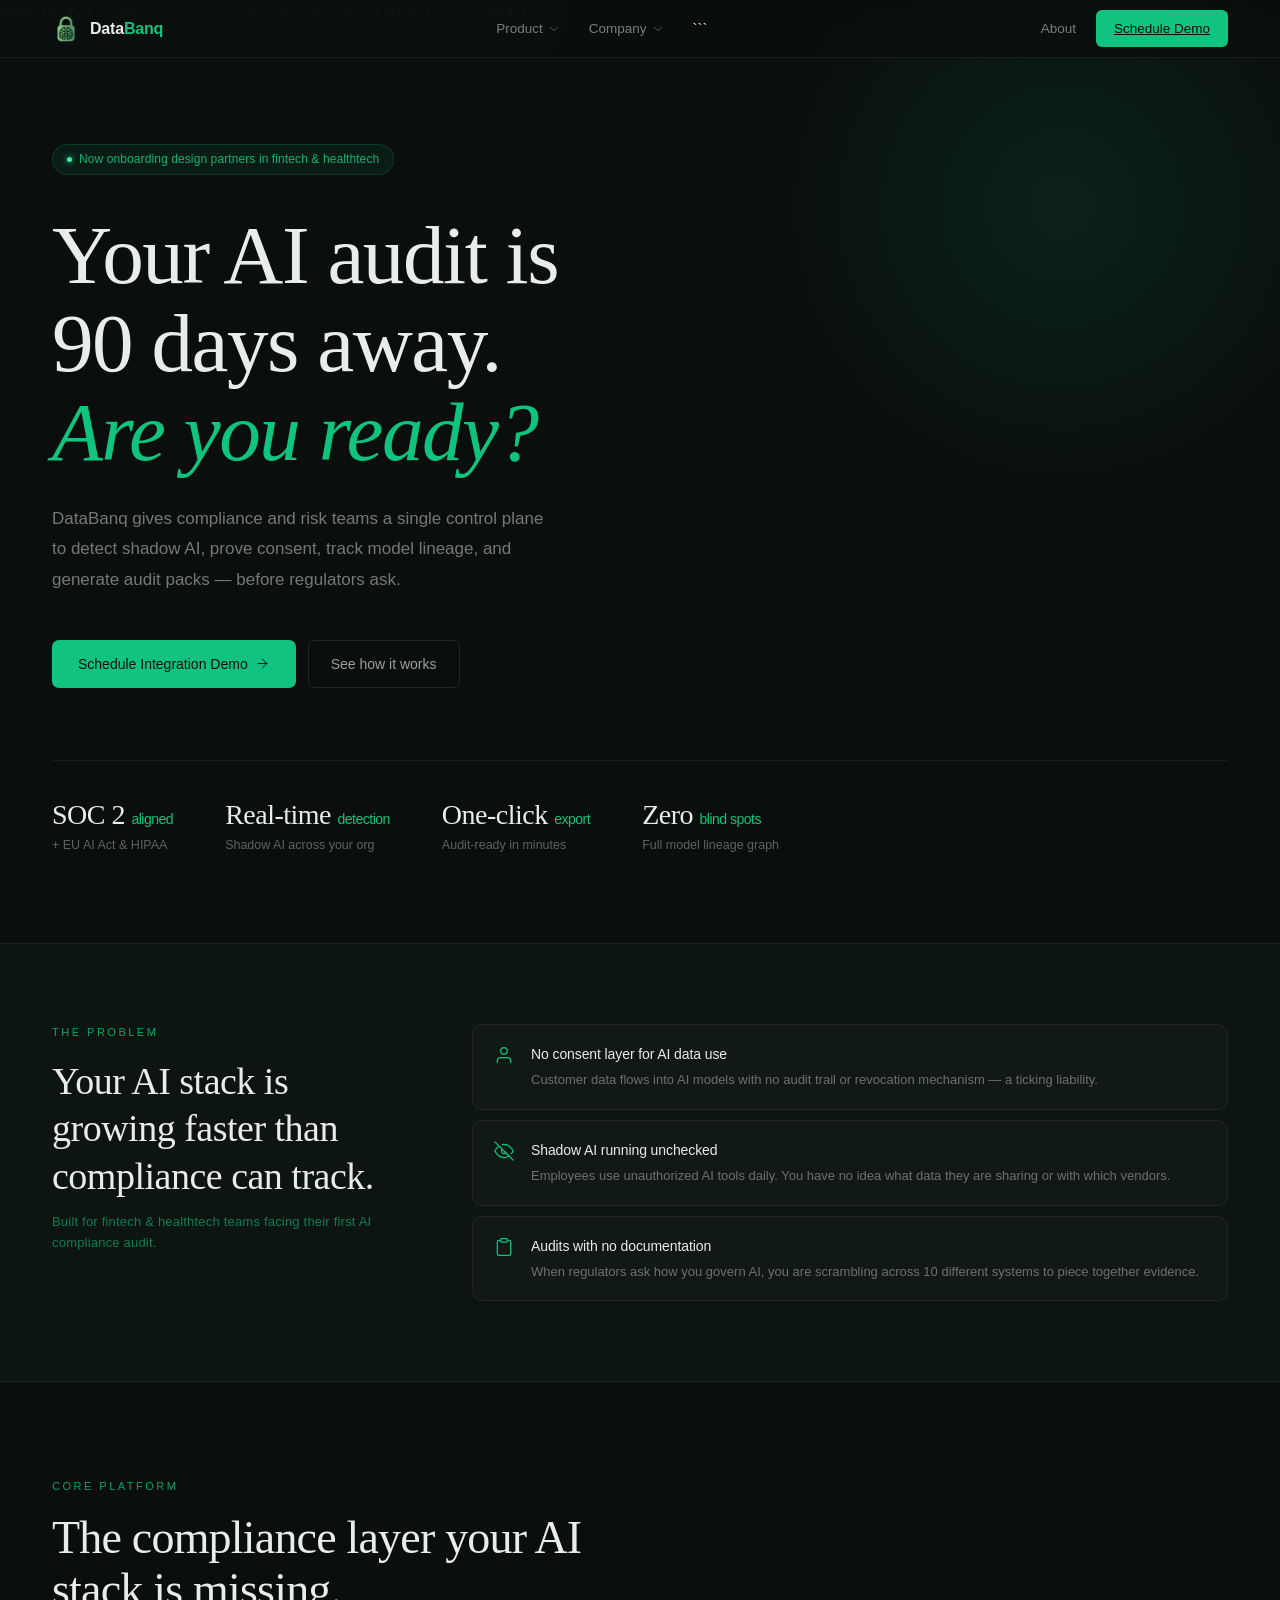
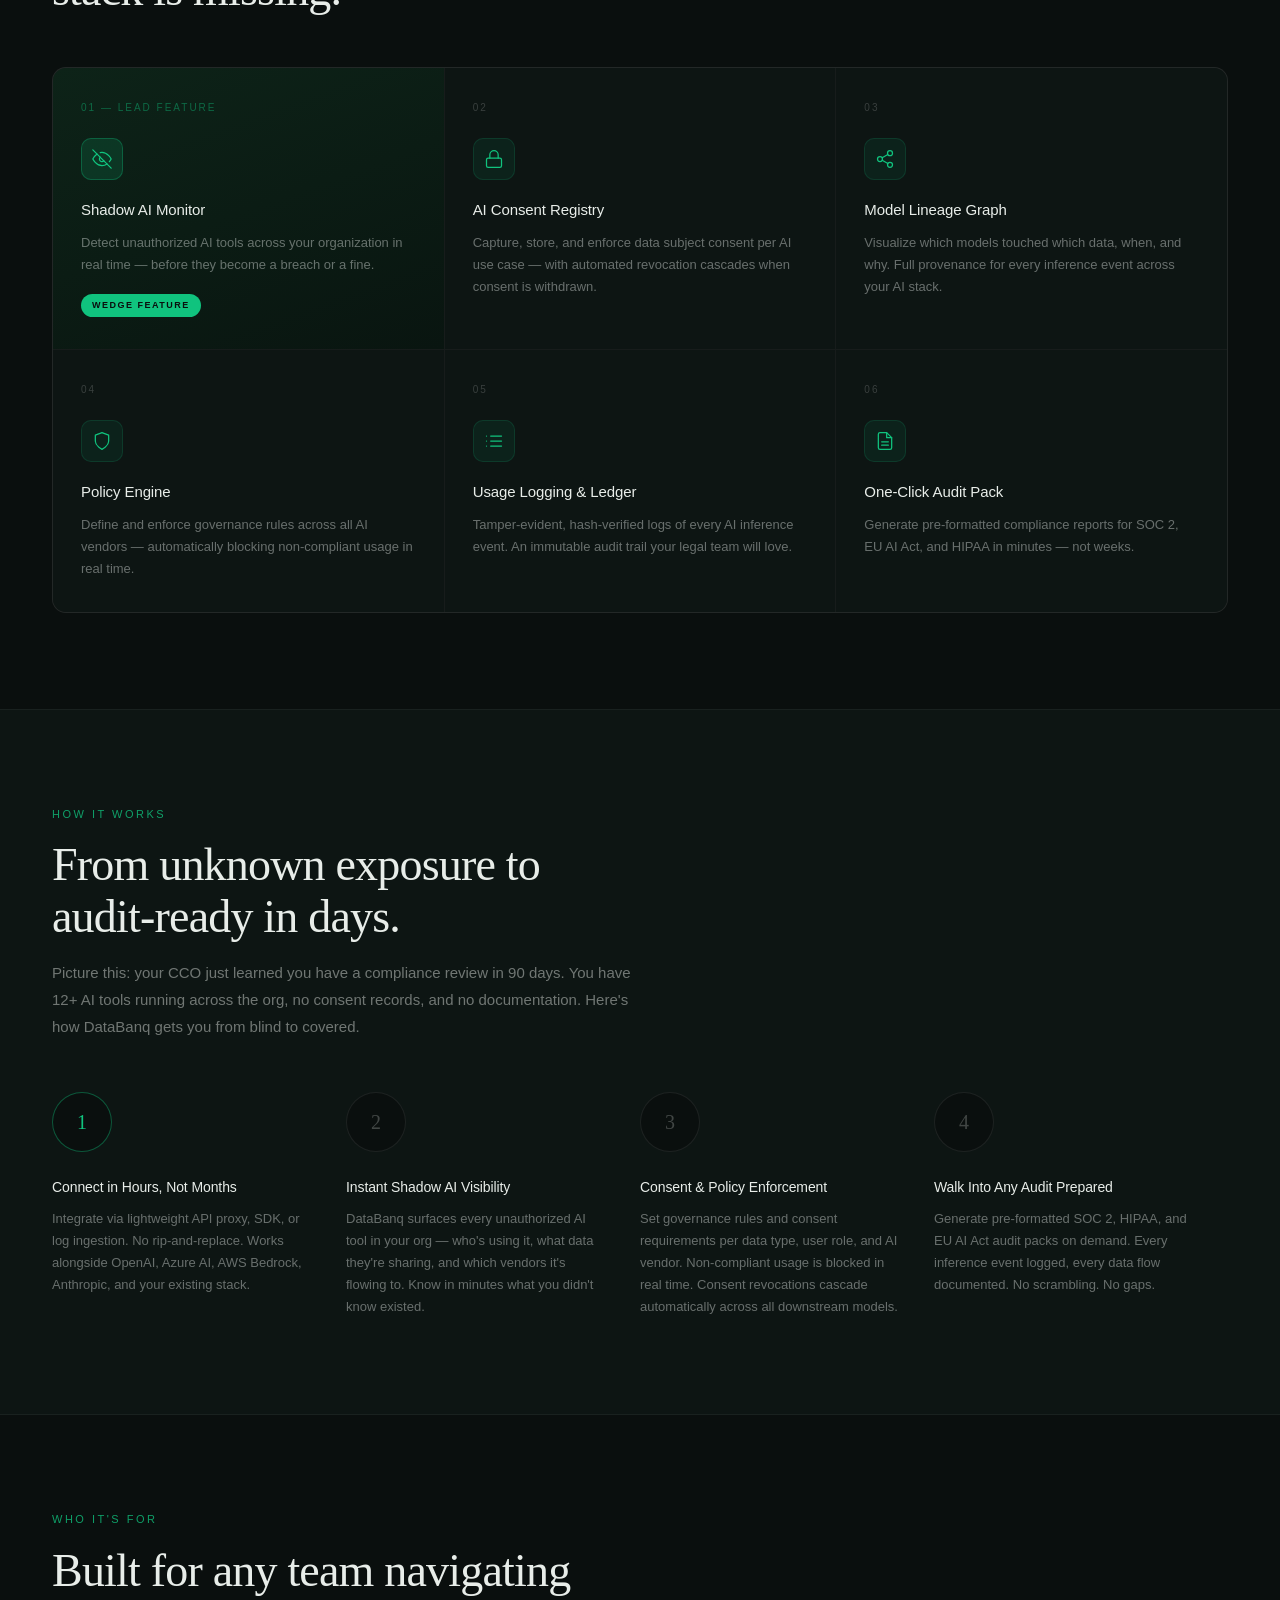
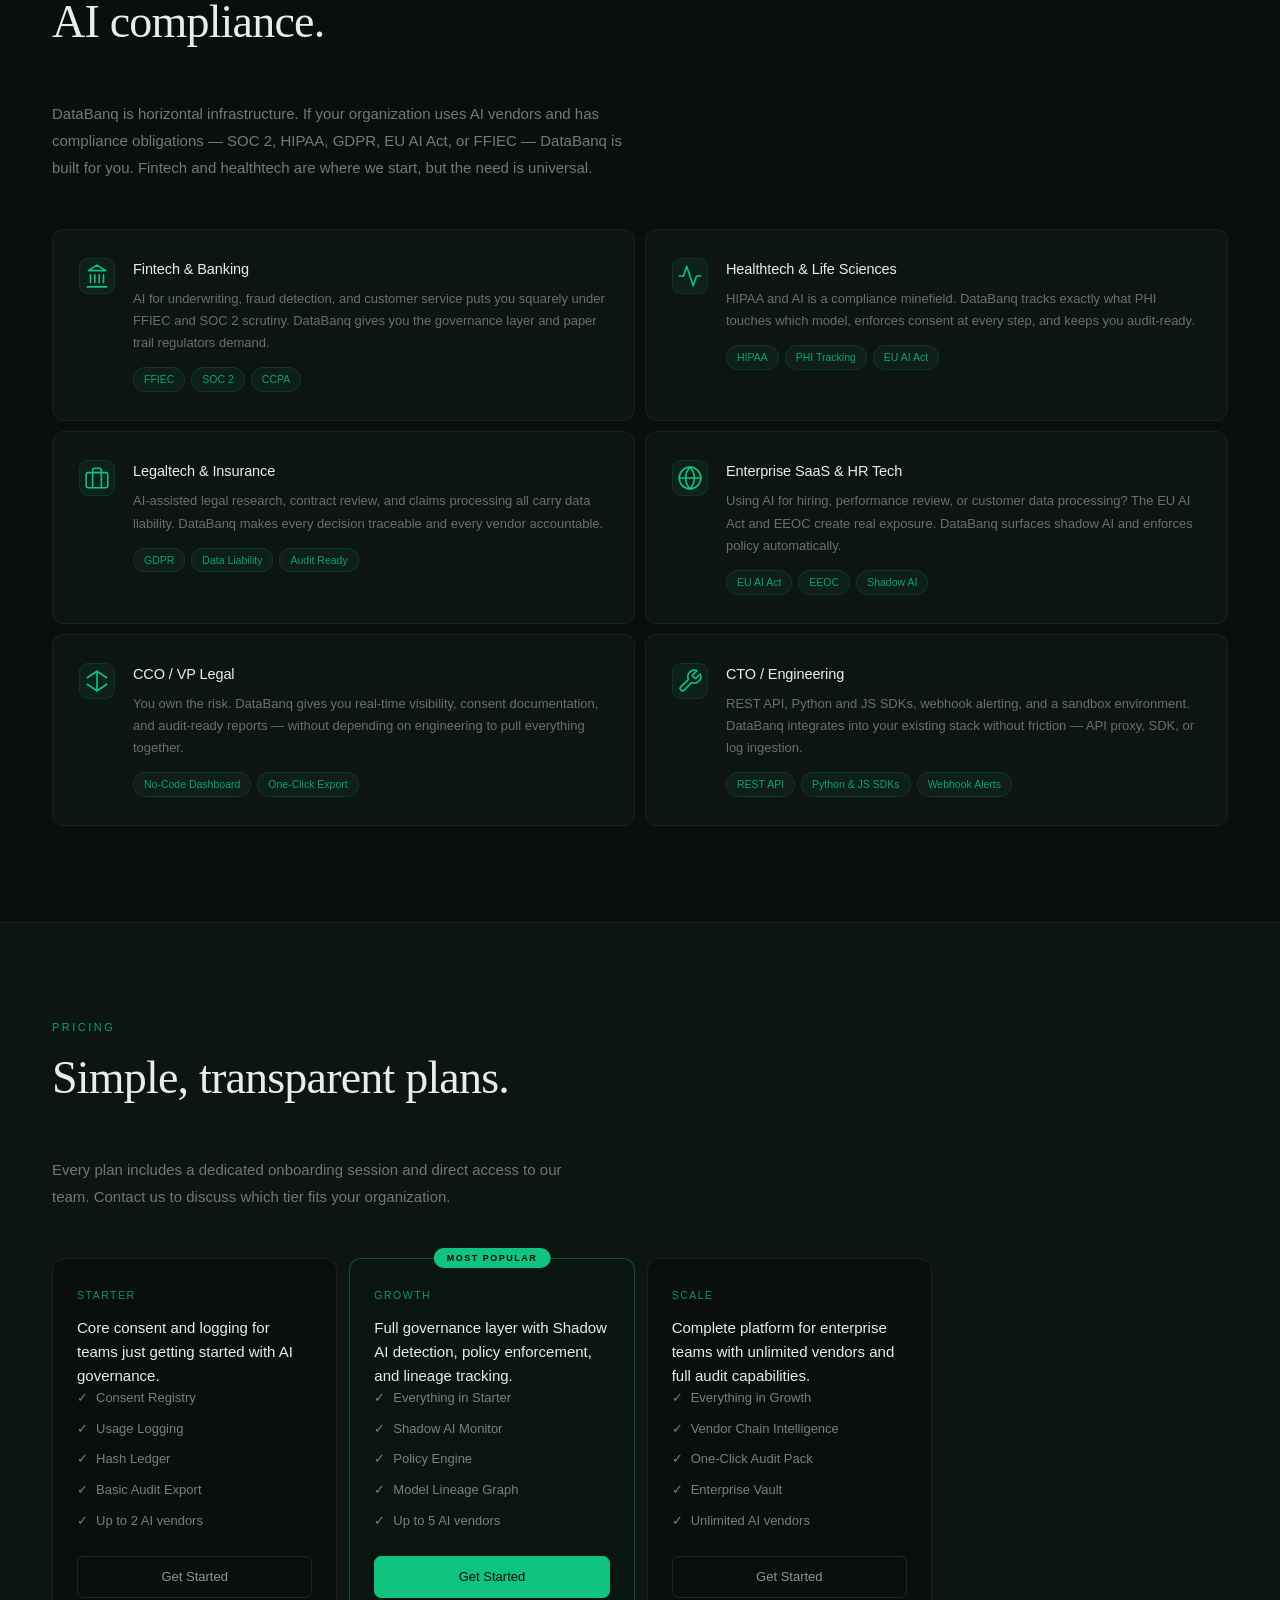
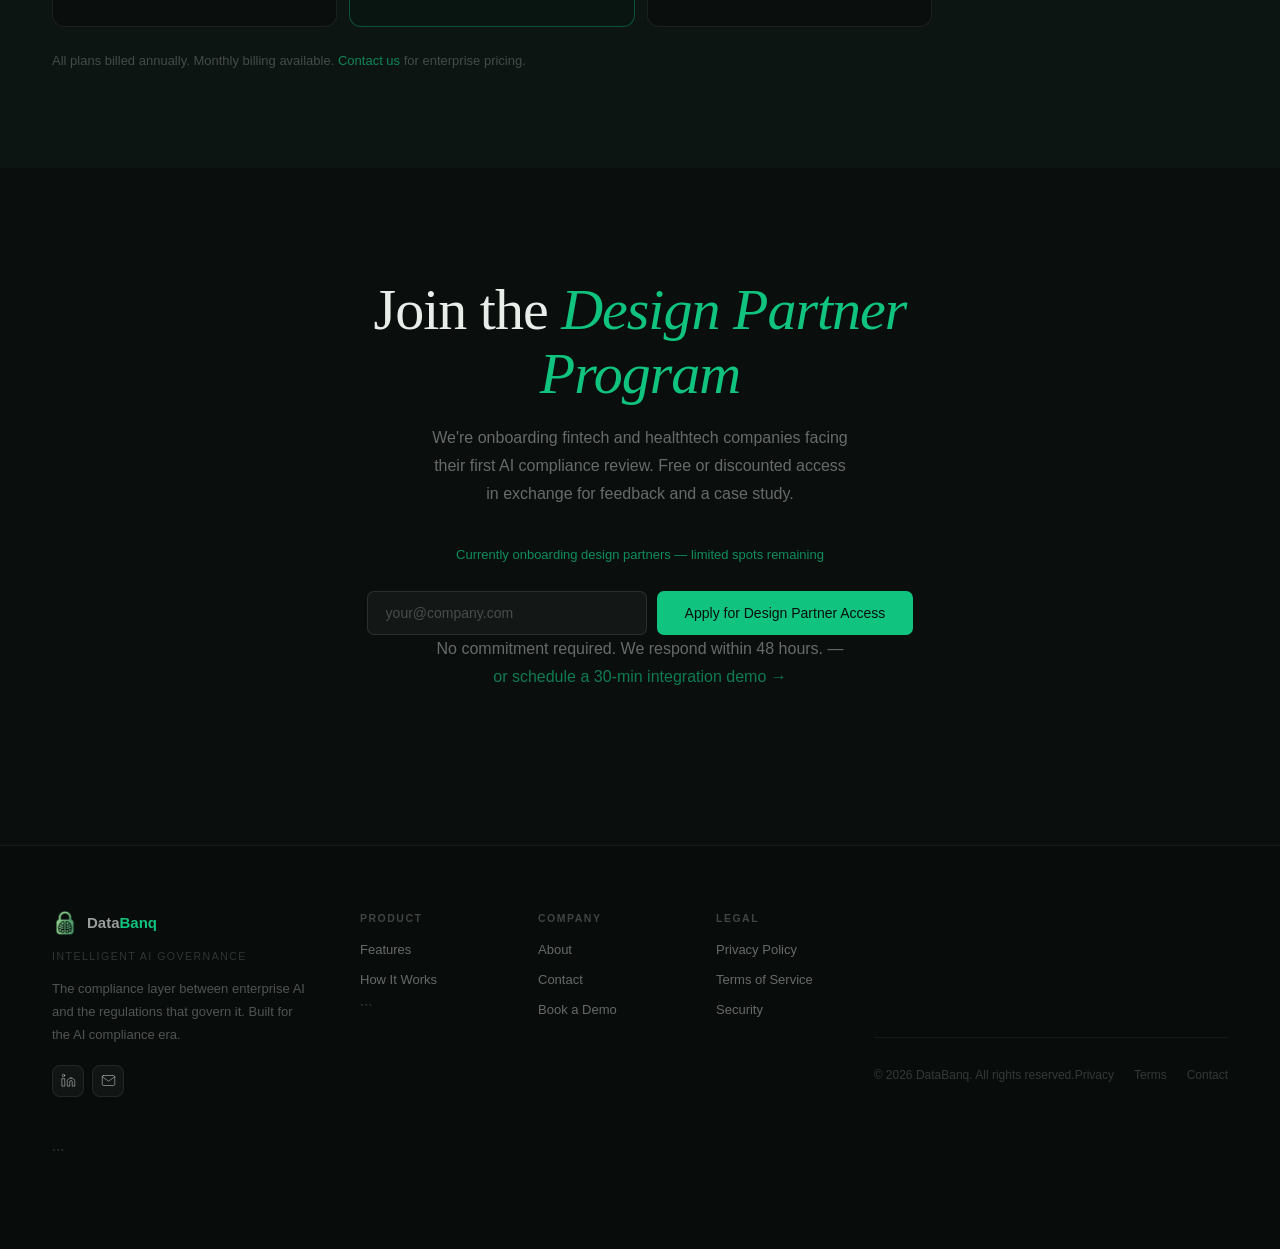
==== commit 32c9c1c6: "Remove specific onboarding company count from text" ====
--- a/index.html
+++ b/index.html
@@ -908,7 +908,7 @@
 
 <section class="cta-section" id="contact">
   <h2>Join the <span class="cta-glow">Design Partner Program</span></h2>
-  <p>We're onboarding 3–5 fintech and healthtech companies facing their first AI compliance review. Free or discounted access in exchange for feedback and a case study.</p>
+  <p>We're onboarding fintech and healthtech companies facing their first AI compliance review. Free or discounted access in exchange for feedback and a case study.</p>
   <p style="font-size:13px;color:rgba(16,195,126,0.7);margin-top:-8px;margin-bottom:24px;font-weight:500;">Currently onboarding design partners — limited spots remaining</p>
   <form class="cta-form" action="https://formspree.io/f/xnjokpzp" method="POST" id="heroForm">
     <input type="text" name="_gotcha" style="display:none">
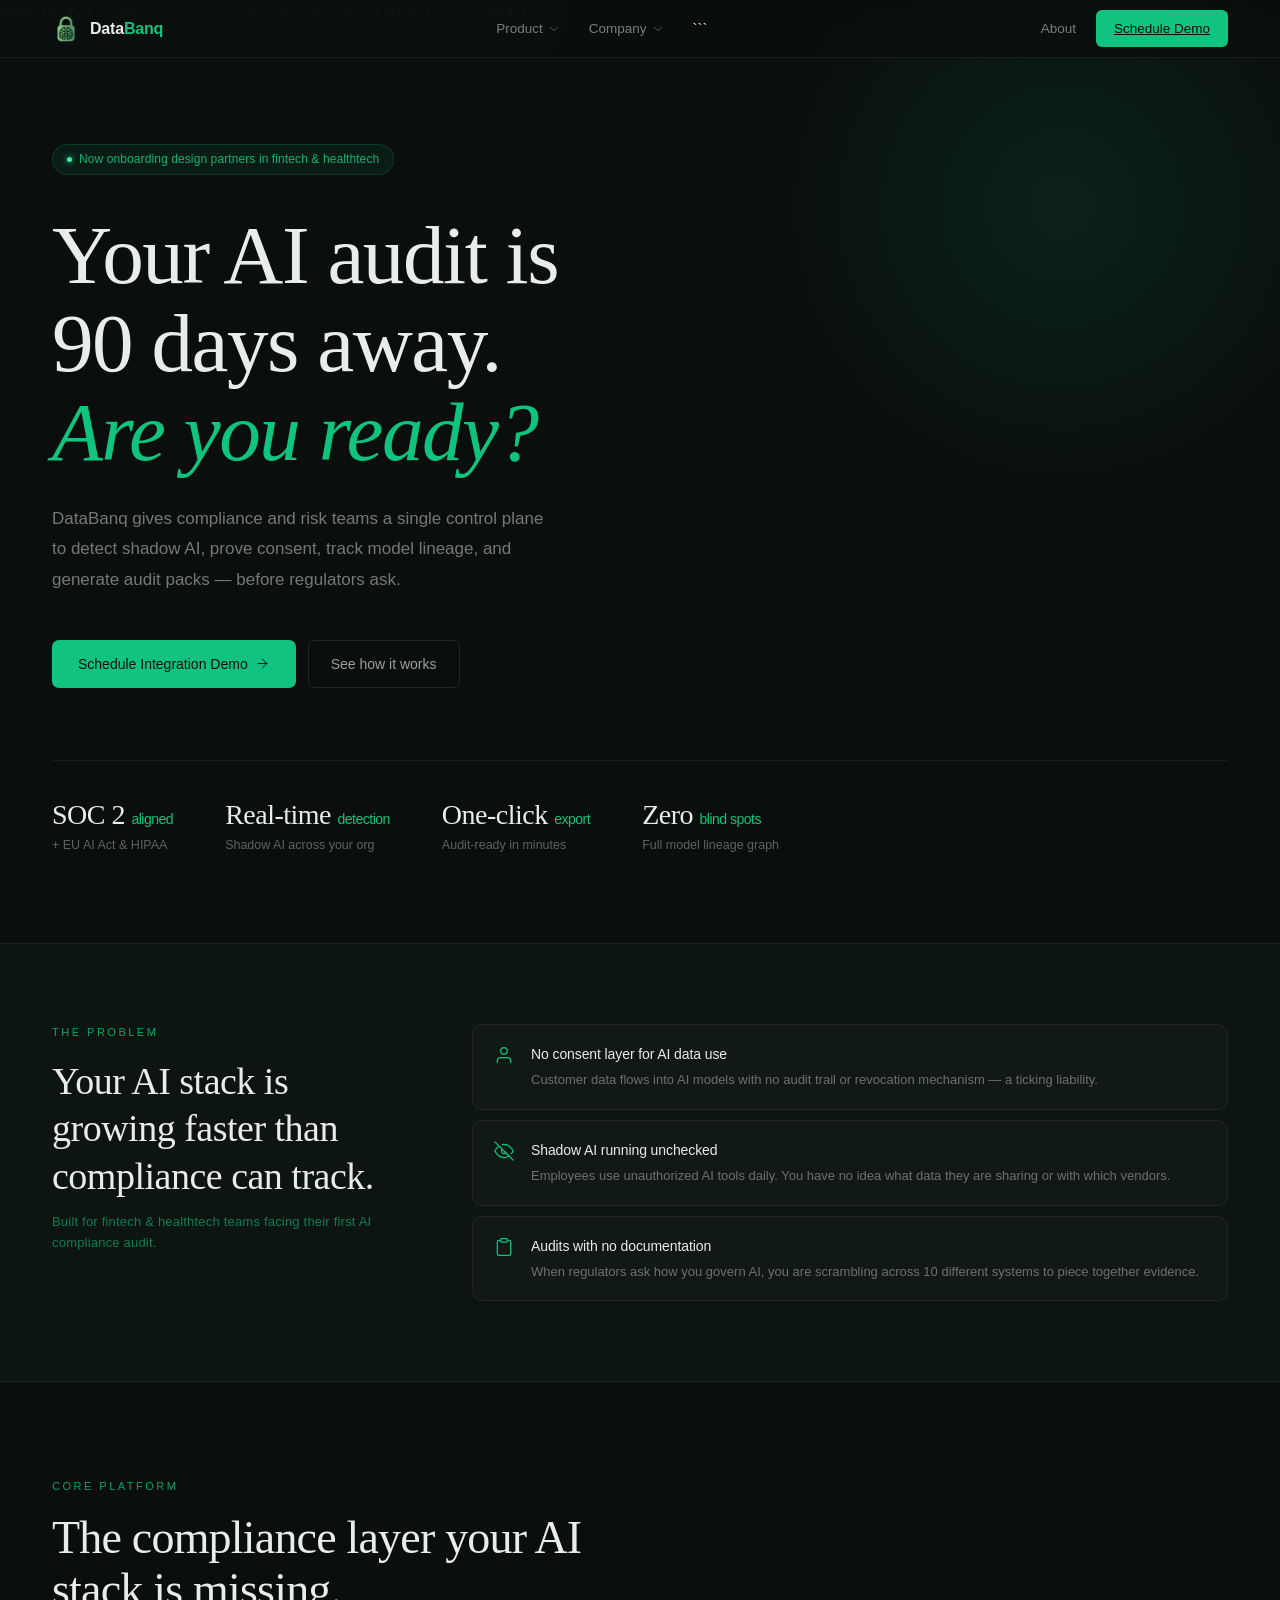
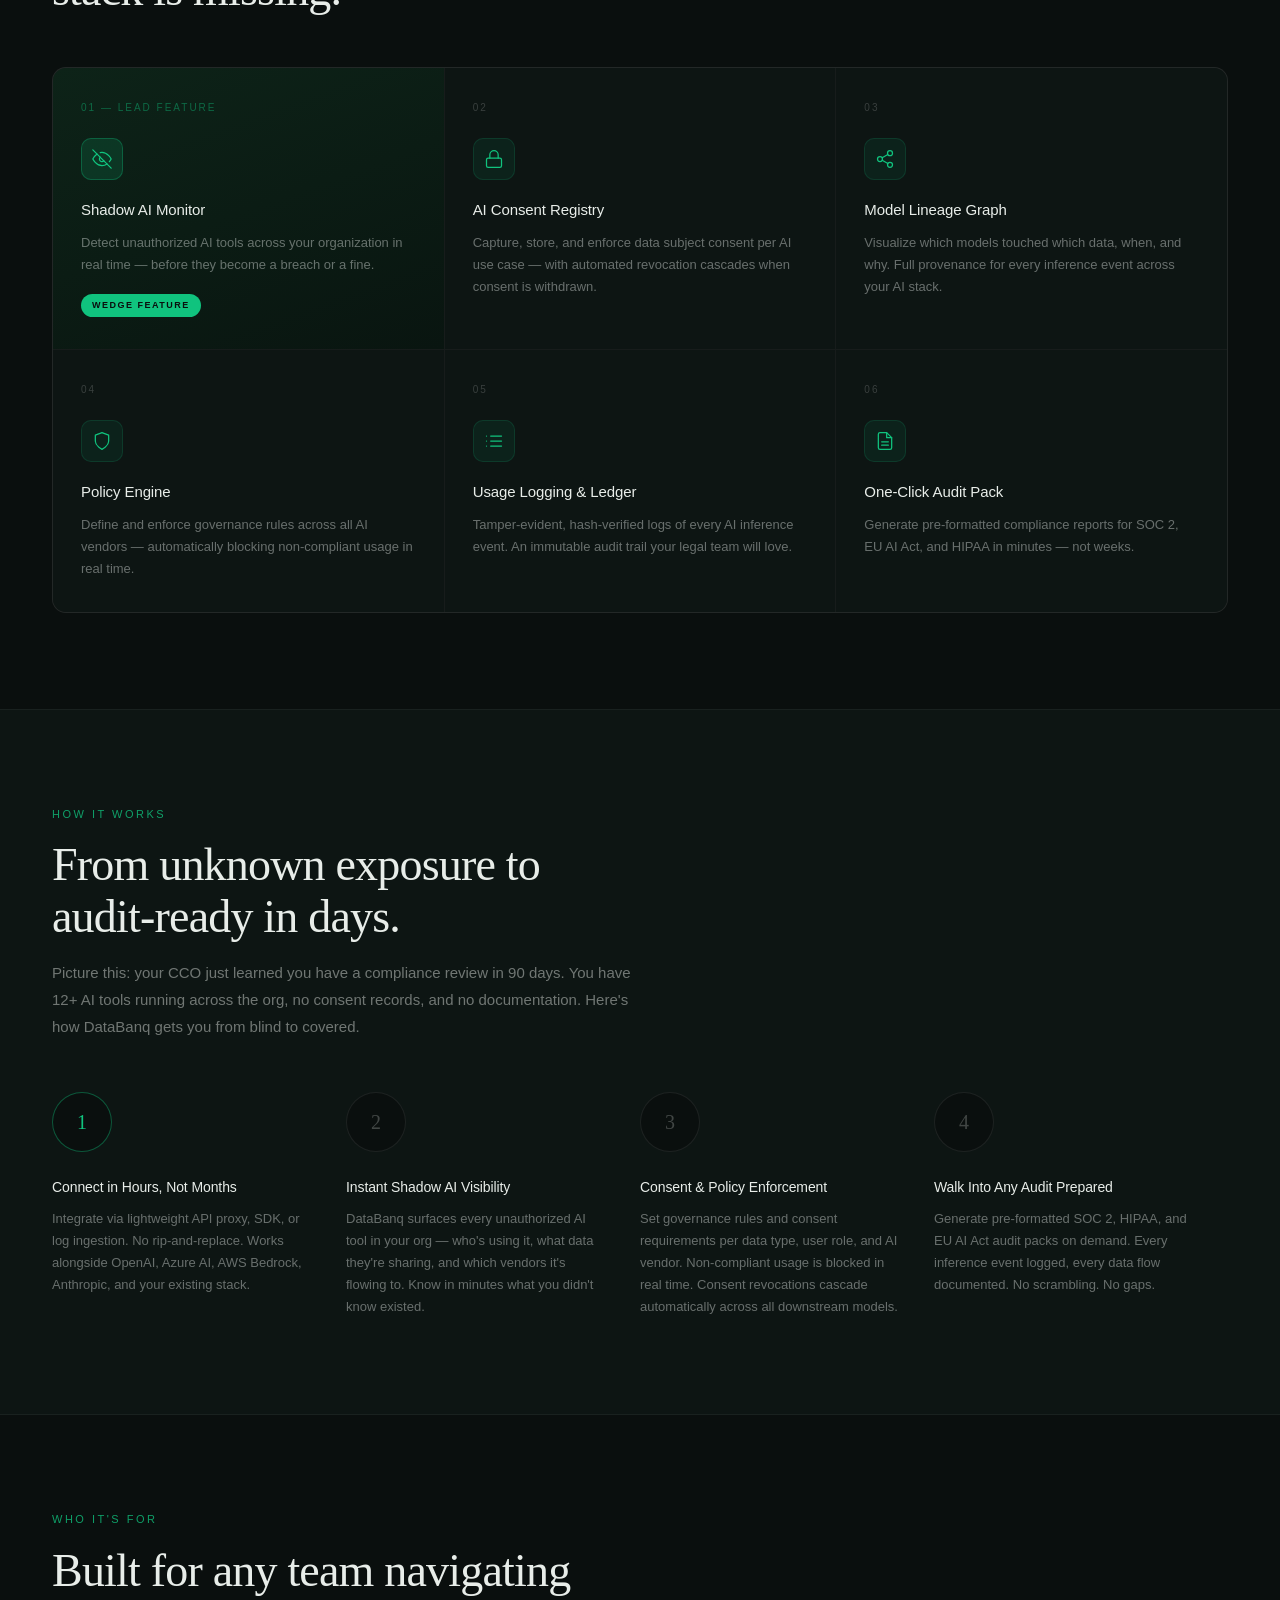
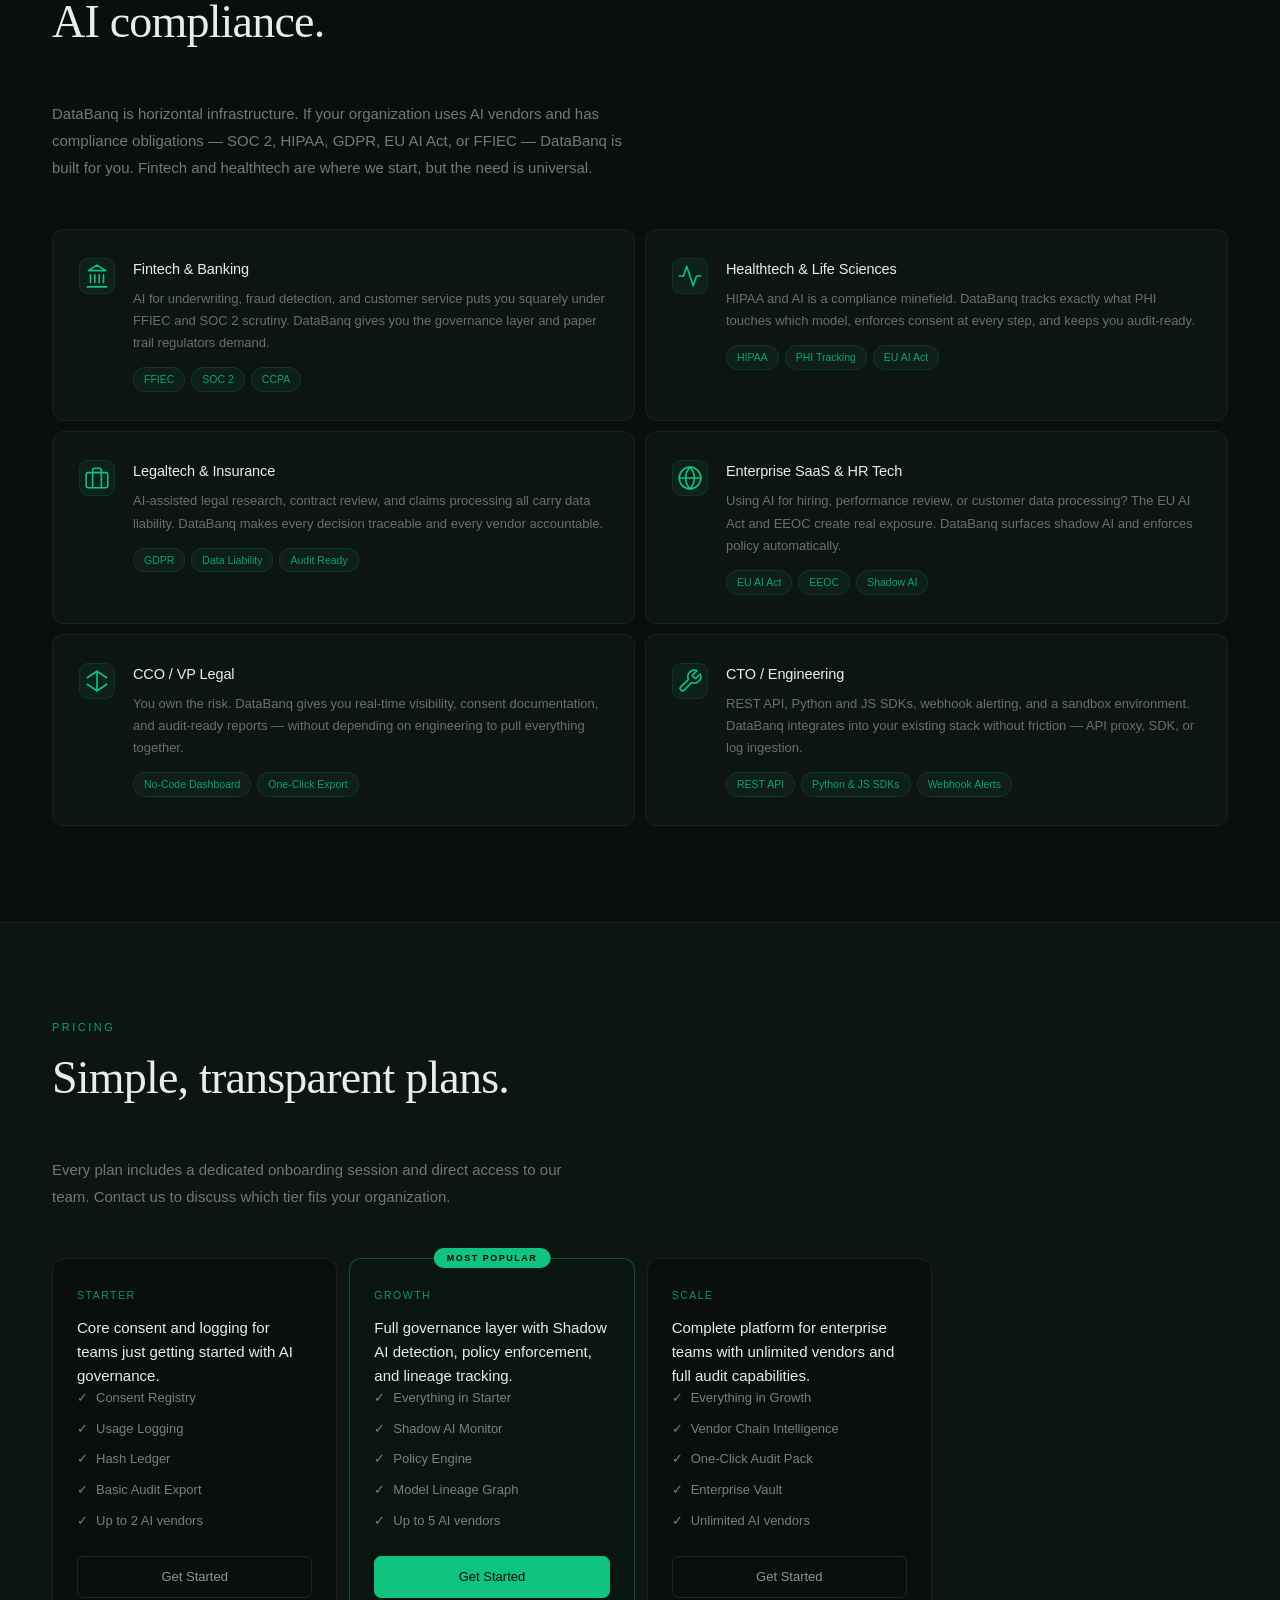
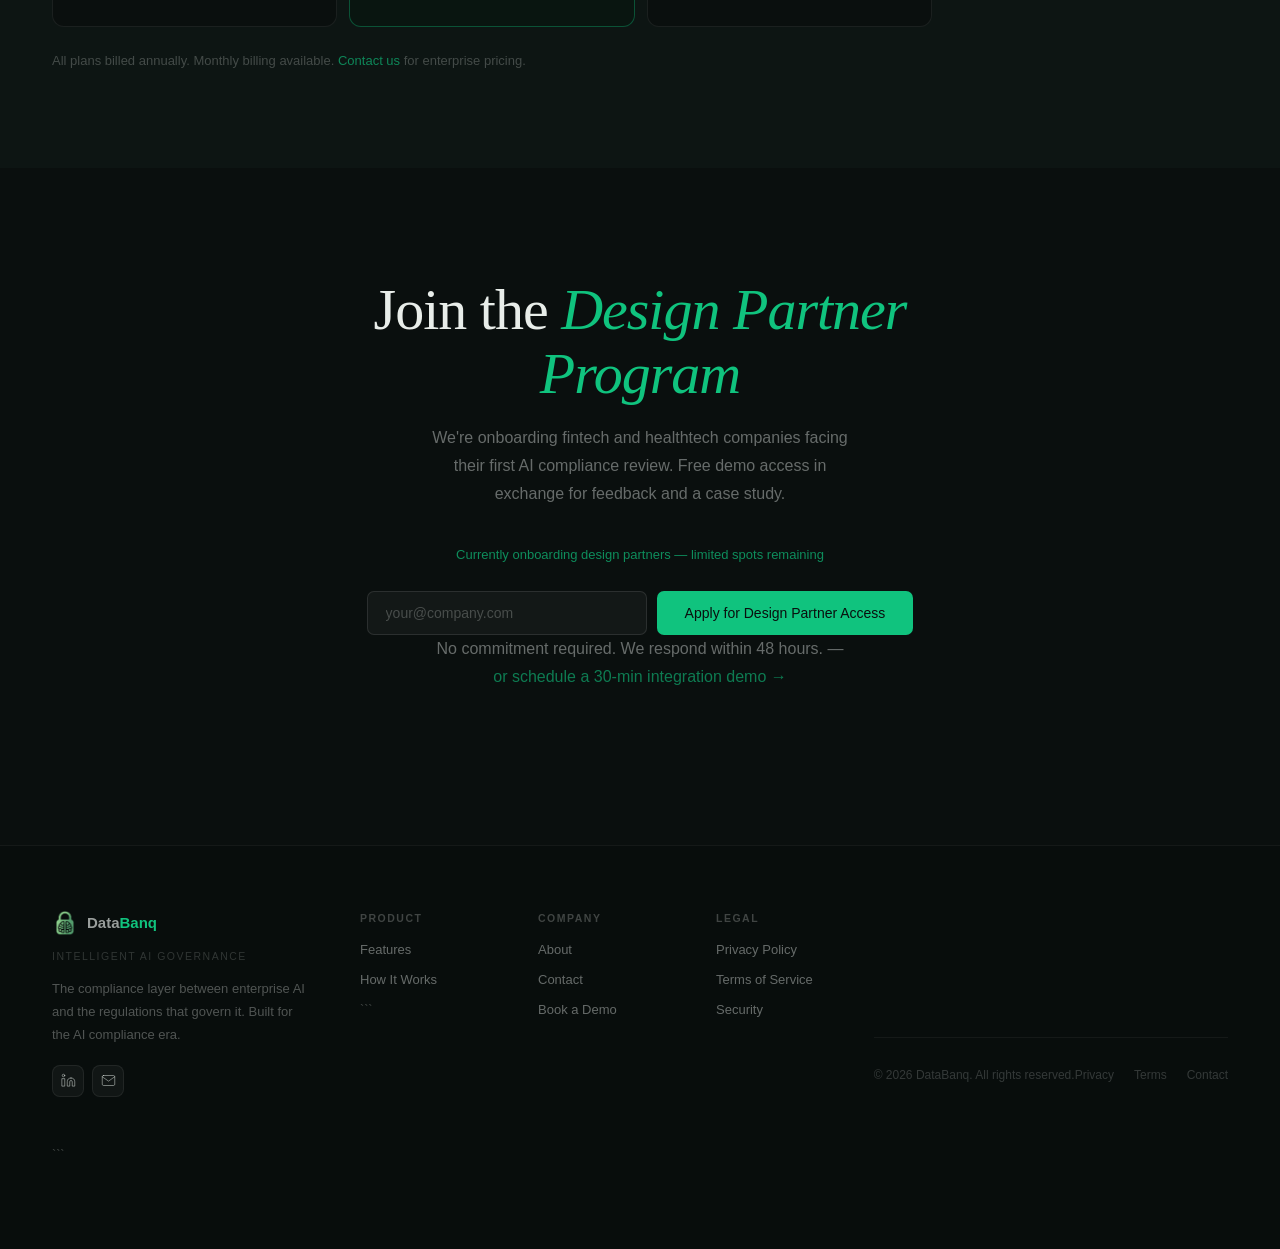
==== commit 8ec08ca6: "Update index.html" ====
--- a/index.html
+++ b/index.html
@@ -908,7 +908,7 @@
 
 <section class="cta-section" id="contact">
   <h2>Join the <span class="cta-glow">Design Partner Program</span></h2>
-  <p>We're onboarding fintech and healthtech companies facing their first AI compliance review. Free or discounted access in exchange for feedback and a case study.</p>
+  <p>We're onboarding fintech and healthtech companies facing their first AI compliance review. Free demo access in exchange for feedback and a case study.</p>
   <p style="font-size:13px;color:rgba(16,195,126,0.7);margin-top:-8px;margin-bottom:24px;font-weight:500;">Currently onboarding design partners — limited spots remaining</p>
   <form class="cta-form" action="https://formspree.io/f/xnjokpzp" method="POST" id="heroForm">
     <input type="text" name="_gotcha" style="display:none">
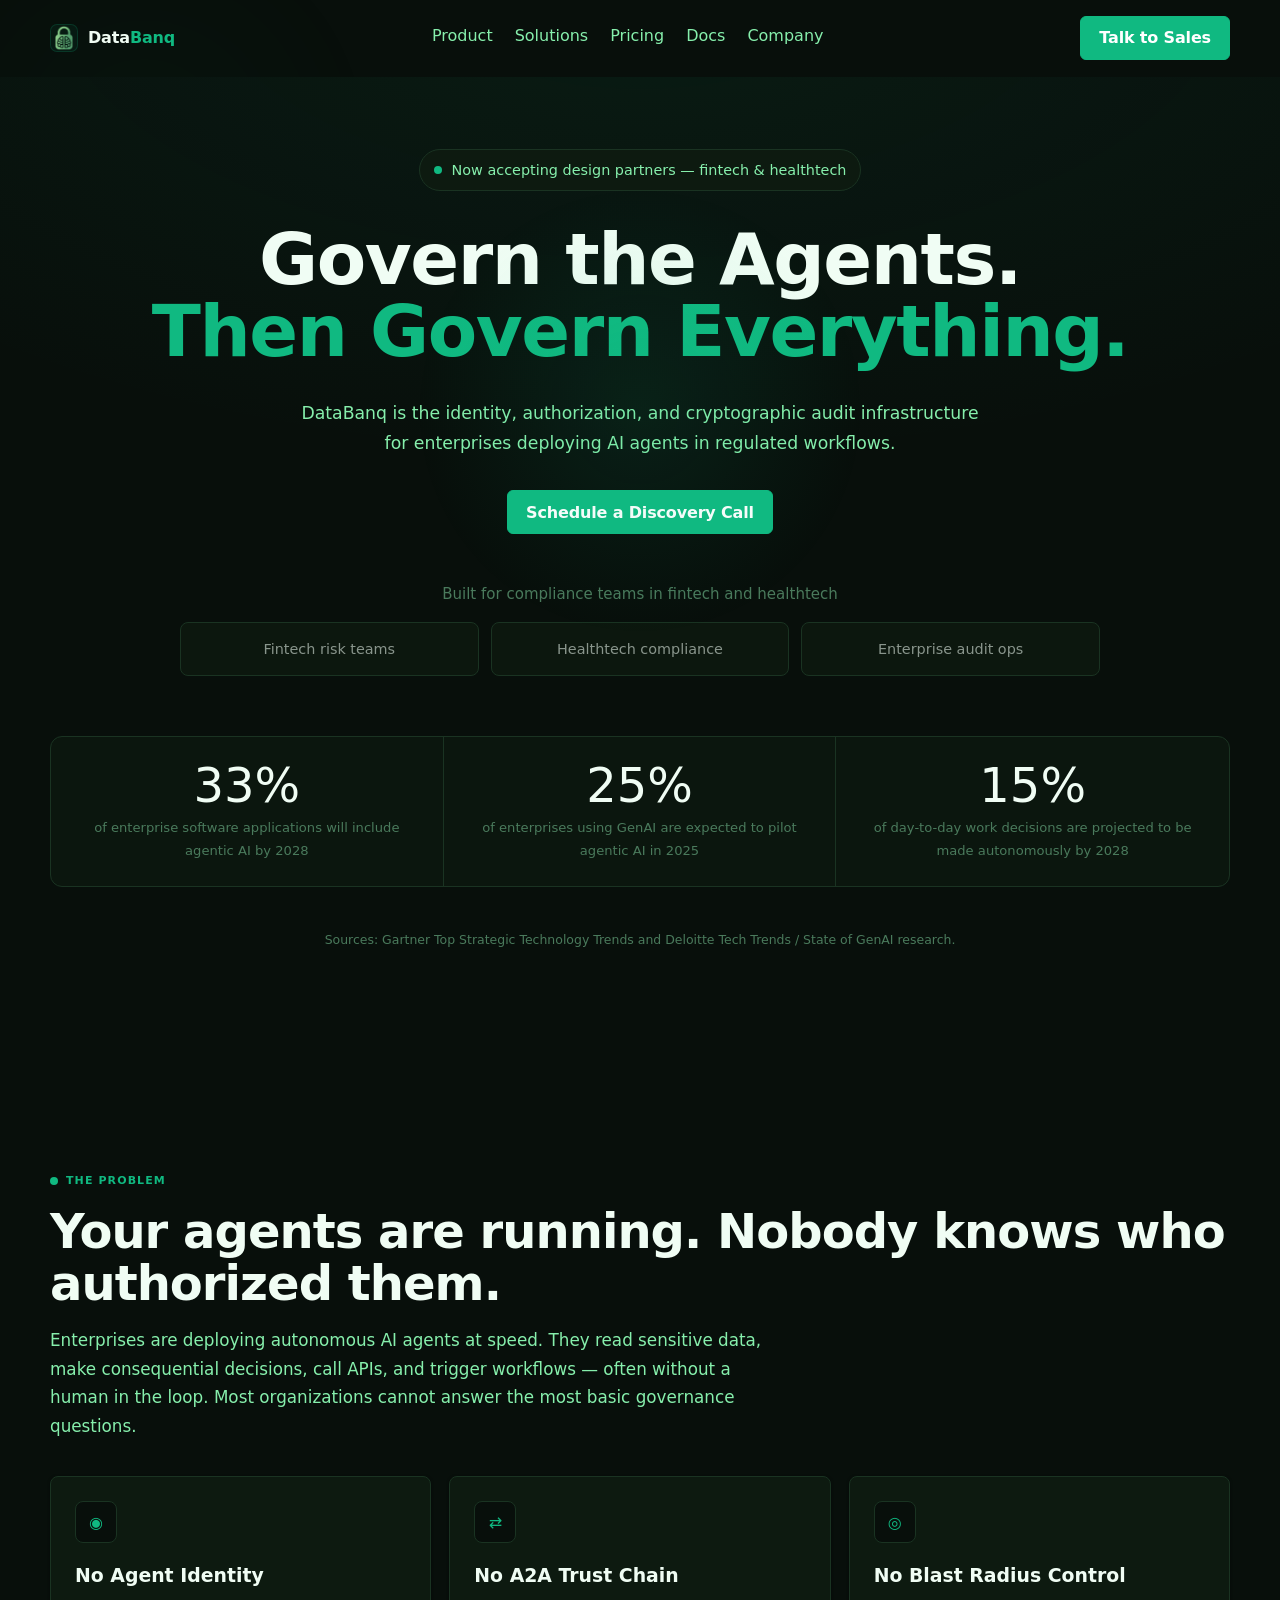
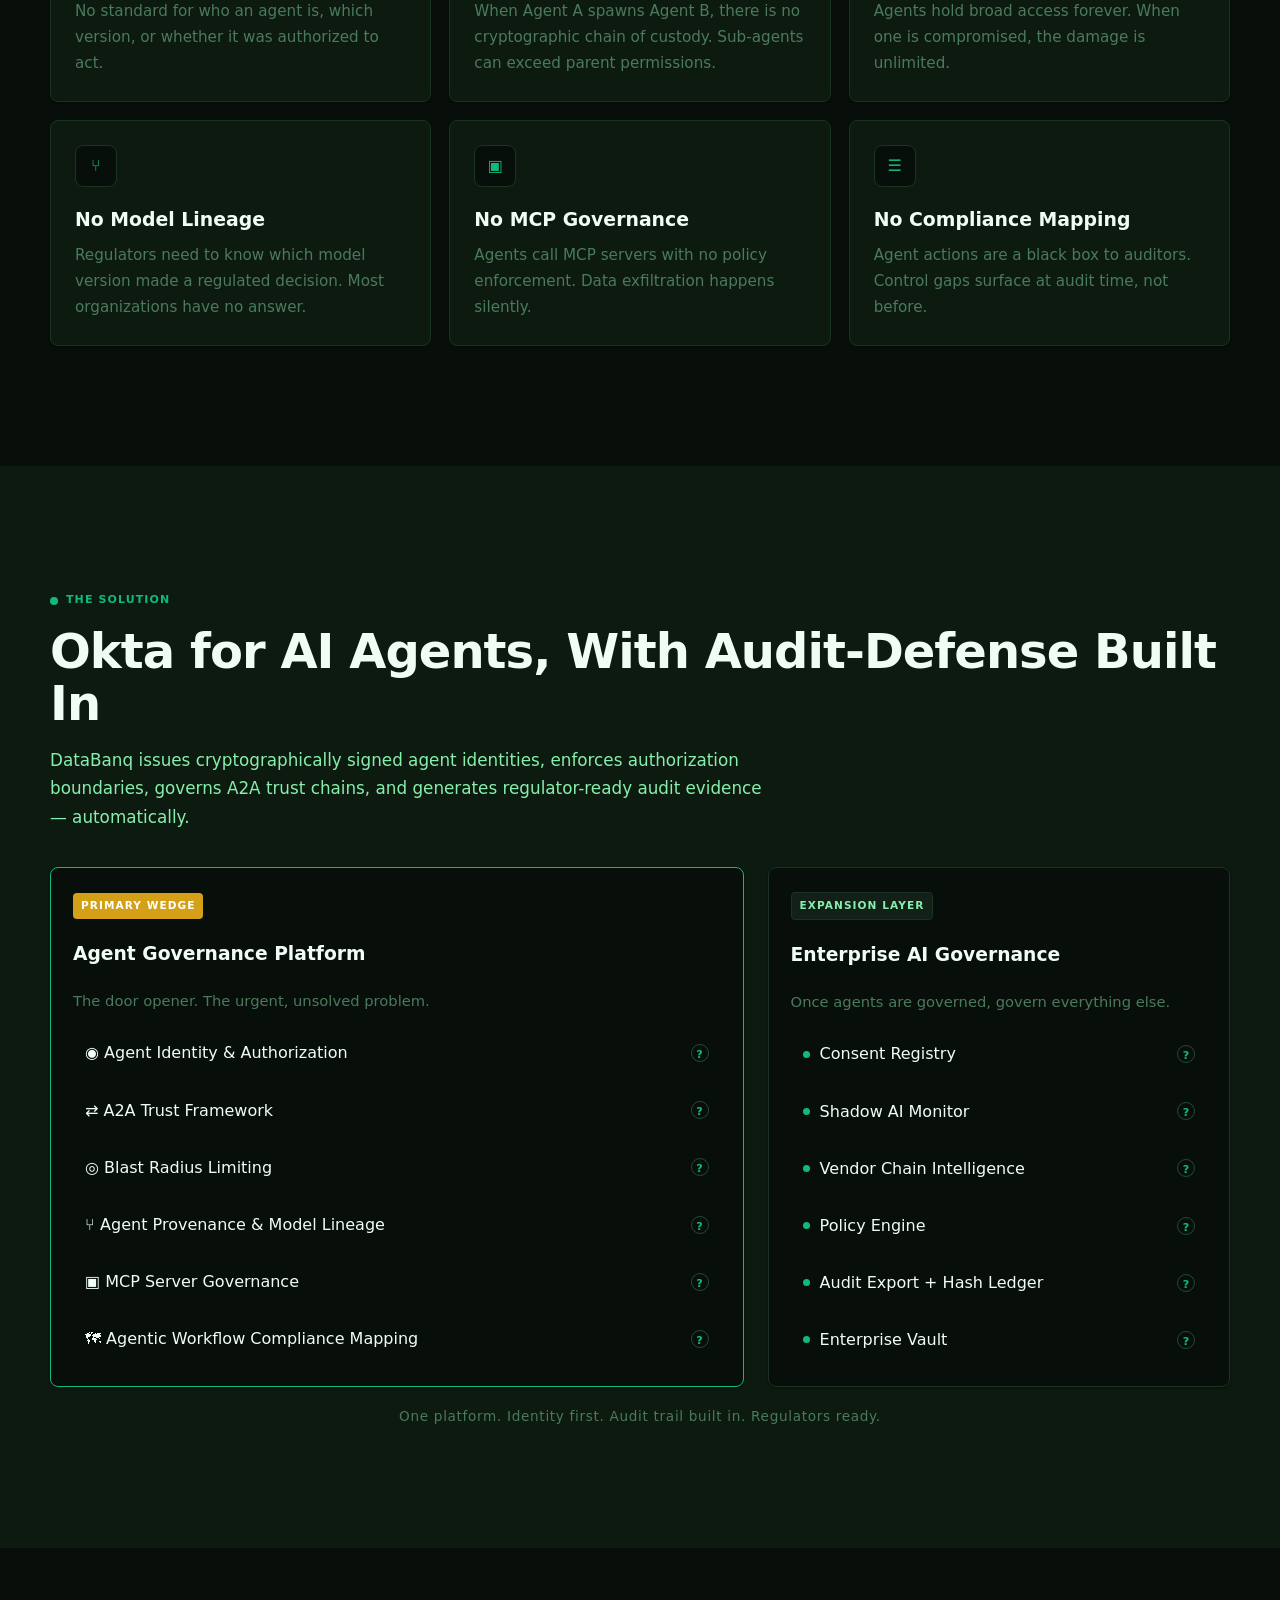
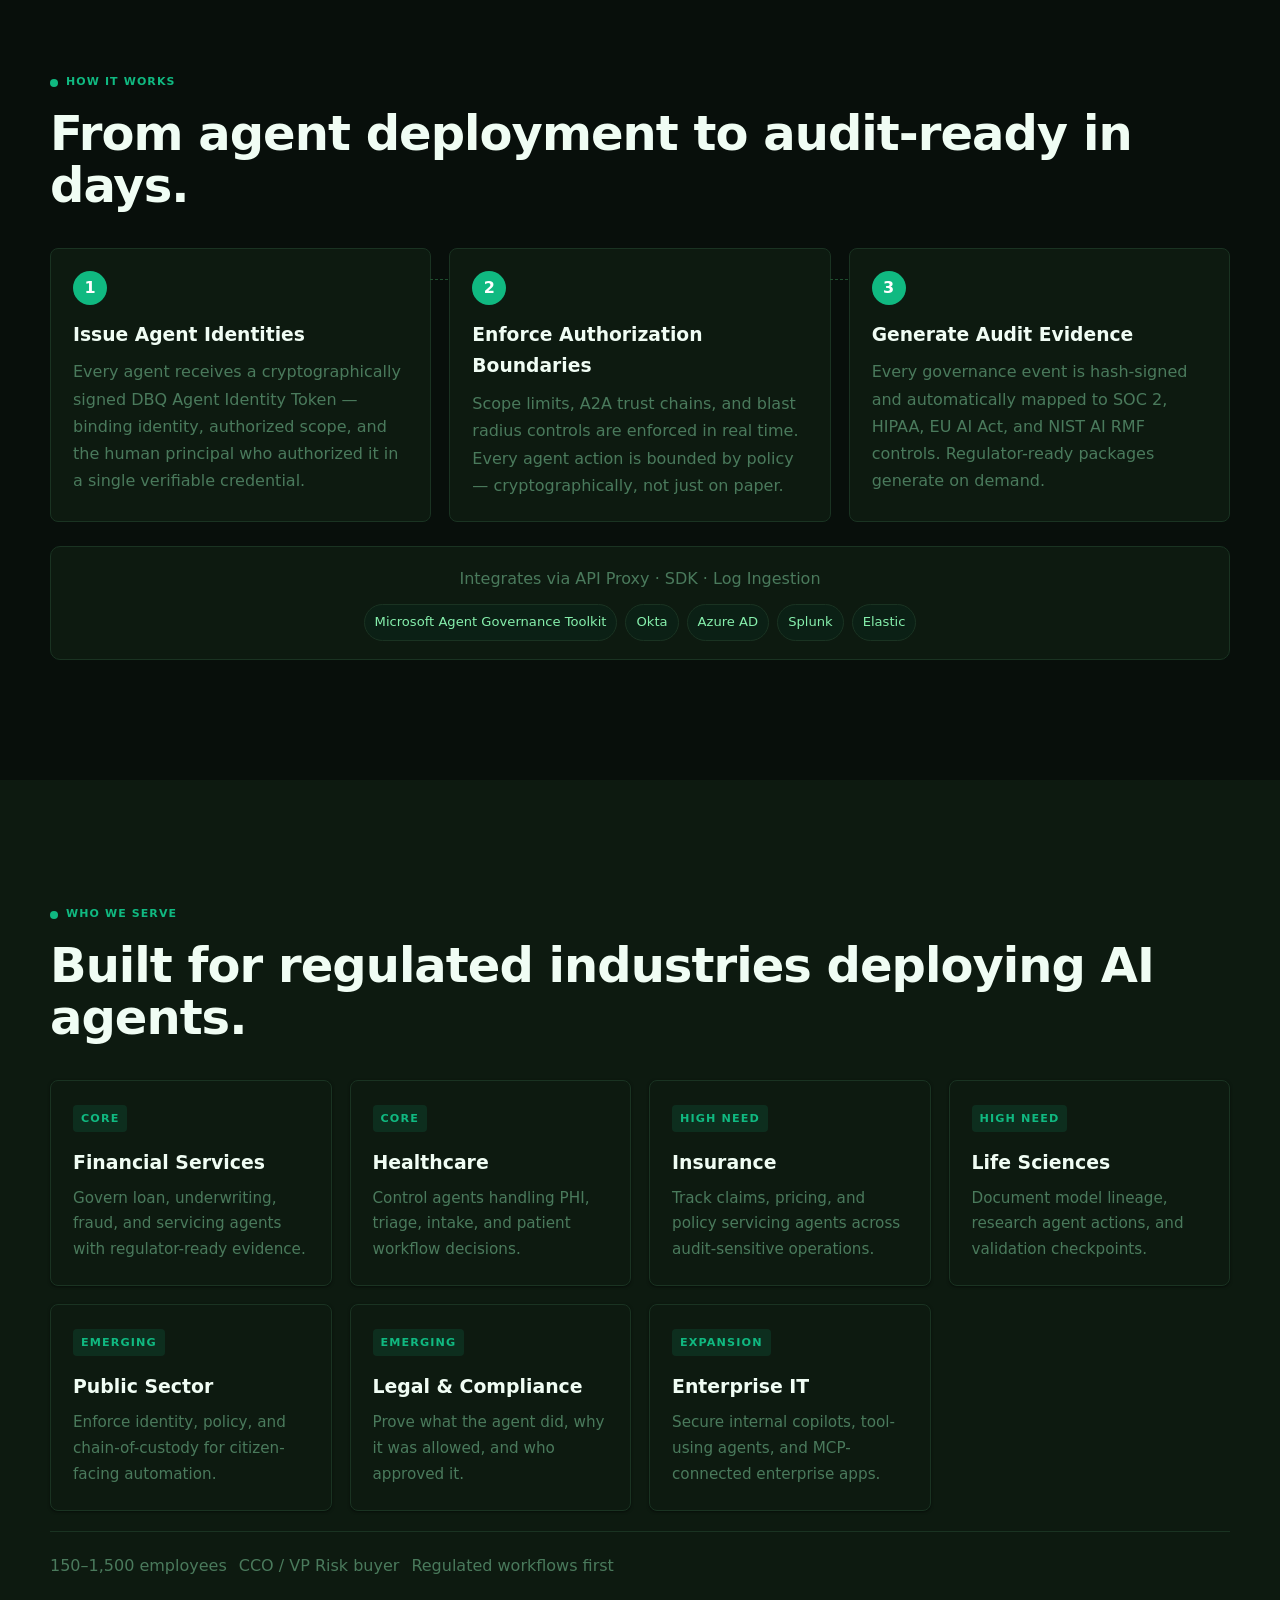
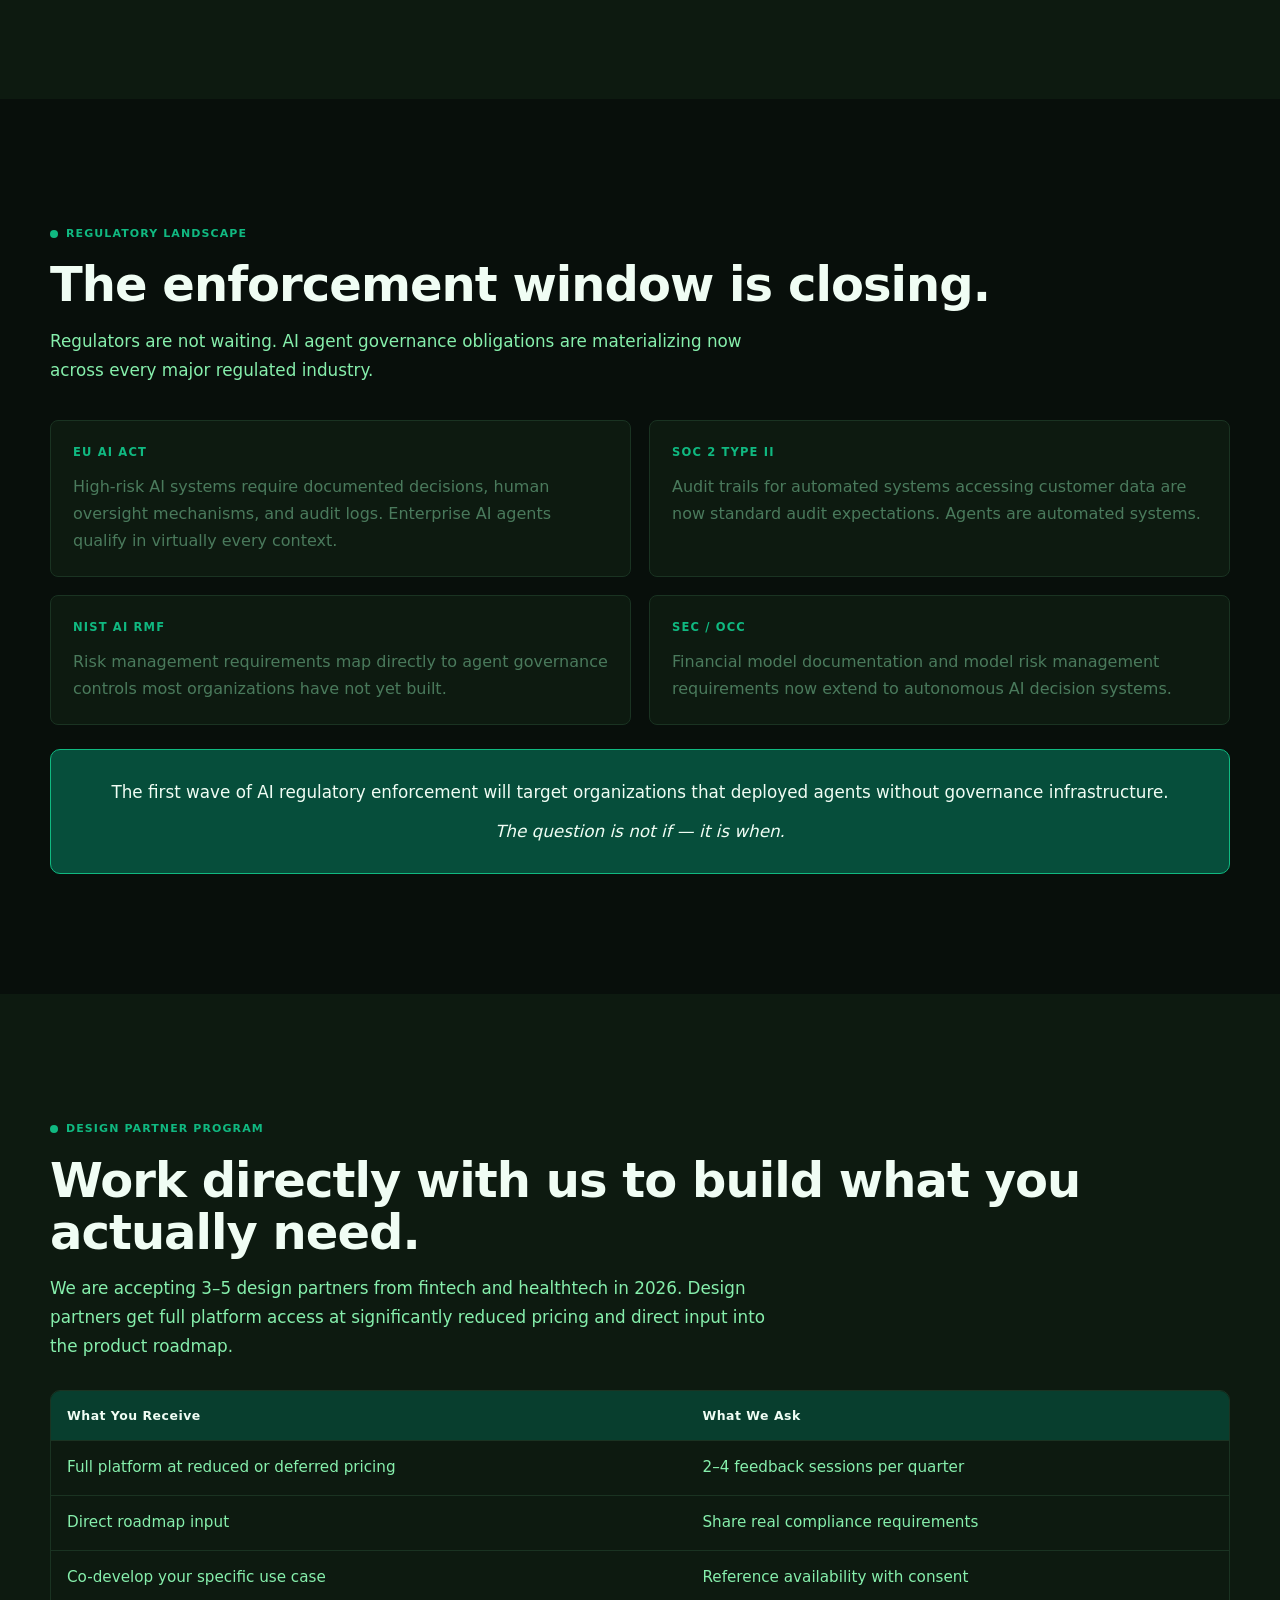
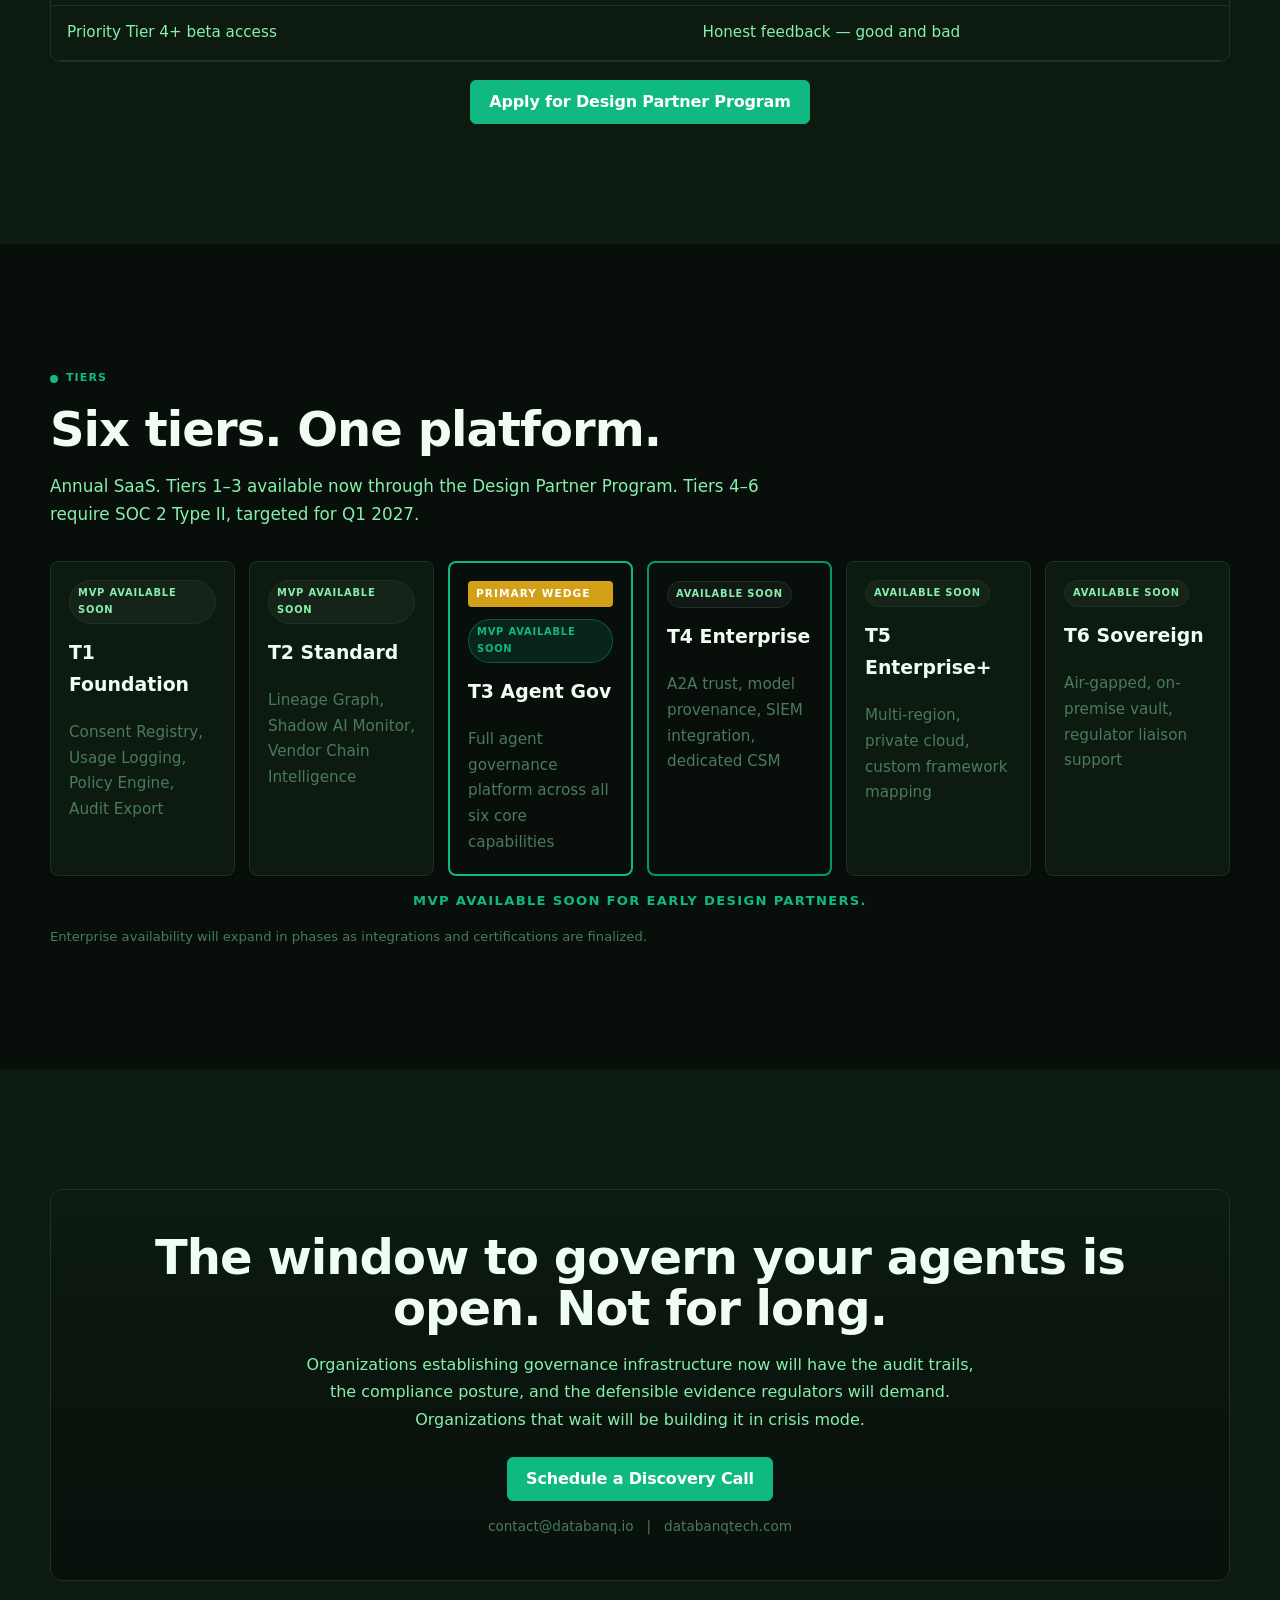
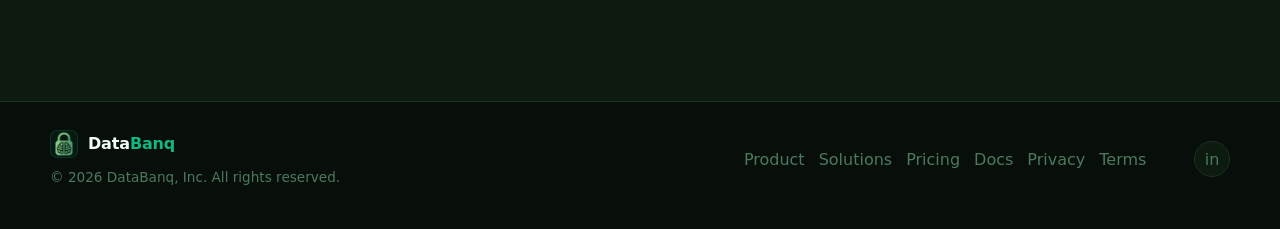
==== commit bf64828b: ";l;l" ====
--- a/index.html
+++ b/index.html
@@ -1,980 +1,347 @@
-@media (max-width: 600px) { .icp-grid { grid-template-columns: 1fr !important; } }
-
 <!DOCTYPE html>
-
 <html lang="en">
 <head>
-<meta charset="UTF-8">
-<meta name="viewport" content="width=device-width, initial-scale=1.0">
-<title>DataBanq — AI Compliance Infrastructure for Fintech &amp; Healthtech</title>
-<link rel="preconnect" href="https://fonts.googleapis.com">
-<link href="https://fonts.googleapis.com/css2?family=DM+Sans:ital,opsz,wght@0,9..40,300;0,9..40,400;0,9..40,500;0,9..40,600;1,9..40,300&family=DM+Serif+Display&display=swap" rel="stylesheet">
-<style>
-
-/* ── RESET ── */
-*, *::before, *::after { box-sizing: border-box; margin: 0; padding: 0; }
-html { scroll-behavior: smooth; background-color: #0a0f0e !important; }
-
-body {
-font-family: ‘DM Sans’, -apple-system, BlinkMacSystemFont, sans-serif;
-background-color: #0a0f0e !important;
-color: #e8ede9 !important;
-overflow-x: hidden;
-line-height: 1.6;
--webkit-font-smoothing: antialiased;
-font-size: 15px;
-font-weight: 400;
-}
-
-/* ── SCROLLBAR ── */
-::-webkit-scrollbar { width: 3px; }
-::-webkit-scrollbar-track { background: #0a0f0e; }
-::-webkit-scrollbar-thumb { background: rgba(16,195,126,0.25); border-radius: 3px; }
-
-/* ── NAV ── */
-nav {
-position: fixed; top: 0; left: 0; right: 0; z-index: 100;
-display: flex; align-items: center; justify-content: space-between;
-padding: 0 52px; height: 58px;
-background-color: rgba(10,15,14,0.94) !important;
-border-bottom: 1px solid rgba(255,255,255,0.06);
-backdrop-filter: blur(20px);
--webkit-backdrop-filter: blur(20px);
-}
-
-.nav-logo {
-display: flex; align-items: center; gap: 10px; text-decoration: none;
-}
-
-.nav-logo-mark {
-width: 28px; height: 28px; border-radius: 7px;
-overflow: hidden; flex-shrink: 0;
-}
-
-.nav-logo-mark img { width: 28px; height: 28px; object-fit: contain; }
-
-.nav-wordmark {
-font-family: ‘DM Sans’, sans-serif;
-font-weight: 600; font-size: 16px;
-color: #e8ede9; letter-spacing: -0.2px;
-}
-
-.nav-wordmark span { color: #10C37E; }
-
-.nav-links {
-display: flex; align-items: center; gap: 36px; list-style: none;
-}
-
-.nav-links a {
-font-size: 14px; font-weight: 400;
-color: rgba(232,237,233,0.5); text-decoration: none;
-transition: color 0.2s; letter-spacing: 0;
-}
-
-.nav-links a:hover { color: #e8ede9; }
-
-.nav-cta {
-background-color: #10C37E !important; color: #0a0f0e !important;
-padding: 8px 18px; border-radius: 6px;
-font-weight: 500 !important; font-size: 13.5px !important;
-transition: all 0.2s !important;
-letter-spacing: 0 !important;
-}
-
-.nav-cta:hover {
-background-color: #2AF5A0 !important;
-color: #0a0f0e !important;
-}
-
-/* ── HERO ── */
-.hero {
-min-height: 100vh;
-display: flex; flex-direction: column; justify-content: center;
-padding: 120px 52px 88px;
-position: relative; overflow: hidden;
-background-color: #0a0f0e;
-}
-
-.hero::before {
-content: ‘’;
-position: absolute; inset: 0;
-background-image:
-linear-gradient(rgba(16,195,126,0.04) 1px, transparent 1px),
-linear-gradient(90deg, rgba(16,195,126,0.04) 1px, transparent 1px);
-background-size: 72px 72px;
-pointer-events: none;
-}
-
-.hero-glow {
-position: absolute; top: -15%; right: -8%;
-width: 640px; height: 640px;
-background: radial-gradient(circle, rgba(16,195,126,0.1) 0%, transparent 65%);
-pointer-events: none;
-animation: glowFloat 7s ease-in-out infinite;
-}
-
-@keyframes glowFloat {
-0%, 100% { transform: scale(1) translateY(0); }
-50% { transform: scale(1.05) translateY(-12px); }
-}
-
-.hero-pill {
-display: inline-flex; align-items: center; gap: 7px;
-background-color: rgba(16,195,126,0.08);
-border: 1px solid rgba(16,195,126,0.18);
-border-radius: 100px; padding: 5px 14px;
-font-size: 12px; font-weight: 500;
-color: rgba(16,195,126,0.9);
-margin-bottom: 36px; width: fit-content;
-position: relative; z-index: 1;
-animation: fadeUp 0.6s ease both;
-letter-spacing: 0.1px;
-}
-
-.pill-dot {
-width: 5px; height: 5px; border-radius: 50%;
-background-color: #2AF5A0;
-box-shadow: 0 0 6px #2AF5A0;
-animation: dotPulse 2.2s infinite;
-flex-shrink: 0;
-}
-
-@keyframes dotPulse {
-0%, 100% { opacity: 1; transform: scale(1); }
-50% { opacity: 0.35; transform: scale(1.5); }
-}
-
-.hero h1 {
-font-family: ‘DM Serif Display’, Georgia, serif;
-font-size: clamp(44px, 6.5vw, 86px);
-font-weight: 400;
-line-height: 1.06;
-letter-spacing: -1.5px;
-max-width: 800px;
-color: #e8ede9;
-position: relative; z-index: 1;
-animation: fadeUp 0.7s 0.1s ease both;
-}
-
-.hero h1 .accent {
-color: #10C37E;
-font-style: italic;
-}
-
-.hero-sub {
-font-family: ‘DM Sans’, sans-serif;
-font-size: 17px;
-color: rgba(232,237,233,0.48);
-max-width: 500px;
-margin-top: 28px;
-font-weight: 300;
-line-height: 1.8;
-position: relative; z-index: 1;
-animation: fadeUp 0.7s 0.2s ease both;
-letter-spacing: 0;
-}
-
-.hero-actions {
-display: flex; align-items: center; gap: 12px;
-margin-top: 44px;
-position: relative; z-index: 1;
-animation: fadeUp 0.7s 0.3s ease both;
-}
-
-.btn-primary {
-display: inline-flex; align-items: center; gap: 7px;
-background-color: #10C37E; color: #0a0f0e;
-padding: 13px 26px; border-radius: 7px;
-font-family: ‘DM Sans’, sans-serif;
-font-size: 14px; font-weight: 500;
-text-decoration: none; transition: all 0.2s;
-letter-spacing: 0;
-}
-
-.btn-primary:hover {
-background-color: #2AF5A0;
-transform: translateY(-1px);
-color: #0a0f0e;
-}
-
-.btn-ghost {
-display: inline-flex; align-items: center; gap: 7px;
-color: rgba(232,237,233,0.65); padding: 12px 22px;
-border-radius: 7px; font-family: ‘DM Sans’, sans-serif;
-font-size: 14px; font-weight: 400;
-text-decoration: none;
-border: 1px solid rgba(255,255,255,0.1);
-transition: all 0.2s;
-}
-
-.btn-ghost:hover {
-border-color: rgba(255,255,255,0.2);
-color: #e8ede9;
-}
-
-.hero-stats {
-display: flex; gap: 52px;
-margin-top: 72px; padding-top: 40px;
-border-top: 1px solid rgba(255,255,255,0.06);
-position: relative; z-index: 1;
-animation: fadeUp 0.7s 0.4s ease both;
-flex-wrap: wrap;
-}
-
-.stat-val {
-font-family: ‘DM Serif Display’, Georgia, serif;
-font-size: 28px; font-weight: 400;
-letter-spacing: -0.5px; color: #e8ede9; line-height: 1;
-}
-
-.stat-val span { color: #10C37E; font-family: ‘DM Sans’, sans-serif; font-size: 14px; font-weight: 500; }
-.stat-label { font-size: 12.5px; color: rgba(232,237,233,0.38); margin-top: 6px; font-weight: 400; }
-
-@keyframes fadeUp {
-from { opacity: 0; transform: translateY(20px); }
-to { opacity: 1; transform: translateY(0); }
-}
-
-/* ── SECTION UTILITIES ── */
-.section-eyebrow {
-font-size: 11px; font-weight: 500;
-letter-spacing: 2.5px; text-transform: uppercase;
-color: #10C37E; margin-bottom: 16px;
-opacity: 0.8;
-}
-
-.section-title {
-font-family: ‘DM Serif Display’, Georgia, serif;
-font-size: clamp(30px, 3.8vw, 46px);
-font-weight: 400; letter-spacing: -0.8px;
-line-height: 1.12; color: #e8ede9;
-max-width: 540px; margin-top: 0;
-}
-
-/* ── PROBLEM ── */
-.problem-section {
-background-color: #0d1513;
-border-top: 1px solid rgba(255,255,255,0.05);
-border-bottom: 1px solid rgba(255,255,255,0.05);
-padding: 80px 52px;
-display: flex; align-items: flex-start; gap: 80px;
-position: relative;
-}
-
-.problem-section::before {
-content: ‘’; position: absolute;
-left: 0; top: 0; bottom: 0; width: 2px;
-background: linear-gradient(180deg, #10C37E, transparent);
-}
-
-.problem-left { flex-shrink: 0; max-width: 340px; }
-
-.problem-left h2 {
-font-family: ‘DM Serif Display’, Georgia, serif;
-font-size: clamp(26px, 3vw, 38px);
-font-weight: 400; line-height: 1.25;
-letter-spacing: -0.5px; color: #e8ede9;
-}
-
-.problem-items { flex: 1; display: flex; flex-direction: column; gap: 10px; }
-
-.problem-item {
-display: flex; align-items: flex-start; gap: 16px;
-padding: 18px 20px;
-background-color: rgba(255,255,255,0.02);
-border: 1px solid rgba(255,255,255,0.055);
-border-radius: 10px; transition: border-color 0.2s;
-}
-
-.problem-item:hover { border-color: rgba(16,195,126,0.18); }
-
-.problem-icon {
-display: flex; align-items: center; justify-content: center;
-flex-shrink: 0; margin-top: 1px; width: 22px; height: 22px;
-}
-
-.problem-item strong {
-display: block; font-size: 14px; font-weight: 500;
-color: #e8ede9; margin-bottom: 4px; letter-spacing: -0.1px;
-}
-
-.problem-item p {
-font-size: 13px; color: rgba(232,237,233,0.42);
-line-height: 1.65; font-weight: 300;
-}
-
-/* ── FEATURES ── */
-.features-section { padding: 96px 52px; background-color: #0a0f0e; }
-.section-header { margin-bottom: 52px; }
-
-.features-grid {
-display: grid; grid-template-columns: repeat(3, 1fr);
-gap: 1px;
-background-color: rgba(255,255,255,0.055);
-border: 1px solid rgba(255,255,255,0.055);
-border-radius: 14px; overflow: hidden;
-}
-
-.feature-card {
-background-color: #0d1513;
-padding: 32px 28px; transition: background-color 0.2s;
-}
-
-.feature-card:hover { background-color: #101a17; }
-
-.feature-card.star {
-background: linear-gradient(160deg, #0d2318, #091510);
-position: relative; overflow: hidden;
-}
-
-.feature-card.star::before {
-content: ‘’; position: absolute; inset: 0;
-background: radial-gradient(ellipse 70% 50% at 50% 0%, rgba(16,195,126,0.14) 0%, transparent 70%);
-pointer-events: none;
-}
-
-.feature-card.star:hover { background: linear-gradient(160deg, #0f2b1e, #0b1912); }
-
-.feat-num {
-font-size: 10px; font-weight: 500;
-letter-spacing: 2px; color: rgba(255,255,255,0.18);
-margin-bottom: 22px; text-transform: uppercase;
-}
-
-.star .feat-num { color: rgba(16,195,126,0.45); }
-
-.feat-icon {
-width: 42px; height: 42px; border-radius: 10px;
-background-color: rgba(16,195,126,0.08);
-border: 1px solid rgba(16,195,126,0.15);
-display: flex; align-items: center; justify-content: center;
-margin-bottom: 18px;
-}
-
-.star .feat-icon {
-background-color: rgba(16,195,126,0.14);
-border-color: rgba(16,195,126,0.3);
-}
-
-.feature-card h3 {
-font-family: ‘DM Sans’, sans-serif;
-font-size: 15px; font-weight: 500;
-color: #e8ede9; margin-bottom: 10px;
-letter-spacing: -0.1px; position: relative;
-}
-
-.feature-card p {
-font-size: 13px; color: rgba(232,237,233,0.42);
-line-height: 1.7; font-weight: 300; position: relative;
-}
-
-.wedge-tag {
-display: inline-block; margin-top: 18px;
-background-color: #10C37E; color: #0a0f0e;
-font-size: 9px; font-weight: 600;
-letter-spacing: 1.5px; text-transform: uppercase;
-padding: 4px 11px; border-radius: 100px; position: relative;
-}
-
-/* ── HOW IT WORKS ── */
-.how-section {
-padding: 96px 52px;
-background-color: #0d1513;
-border-top: 1px solid rgba(255,255,255,0.05);
-border-bottom: 1px solid rgba(255,255,255,0.05);
-}
-
-.steps-grid {
-display: grid; grid-template-columns: repeat(4, 1fr);
-gap: 0; position: relative; margin-top: 20px;
-}
-
-.steps-grid::before {
-content: ‘’; position: absolute;
-top: 30px; left: 7%; right: 7%; height: 1px;
-background: linear-gradient(90deg, transparent, rgba(16,195,126,0.15), transparent);
-}
-
-.step { padding-right: 36px; }
-
-.step-num {
-width: 60px; height: 60px; border-radius: 50%;
-border: 1px solid rgba(255,255,255,0.08);
-display: flex; align-items: center; justify-content: center;
-font-family: ‘DM Serif Display’, Georgia, serif;
-font-size: 20px; font-weight: 400;
-color: rgba(232,237,233,0.25);
-margin-bottom: 24px;
-background-color: #0a0f0e;
-position: relative; z-index: 1;
-}
-
-.step:first-child .step-num {
-border-color: rgba(16,195,126,0.4);
-color: #10C37E;
-}
-
-.step h4 {
-font-family: ‘DM Sans’, sans-serif;
-font-size: 14px; font-weight: 500;
-color: #e8ede9; margin-bottom: 10px; letter-spacing: -0.1px;
-}
-
-.step p {
-font-size: 13px; color: rgba(232,237,233,0.42);
-line-height: 1.7; font-weight: 300;
-}
-
-/* ── ICP ── */
-.icp-section { padding: 96px 52px; background-color: #0a0f0e; }
-
-.icp-grid {
-display: grid; grid-template-columns: 1fr 1fr; gap: 10px;
-}
-
-.icp-card {
-background-color: #0d1513;
-border: 1px solid rgba(255,255,255,0.055);
-border-radius: 12px; padding: 28px 26px;
-display: flex; gap: 18px; align-items: flex-start;
-transition: border-color 0.2s;
-}
-
-.icp-card:hover { border-color: rgba(16,195,126,0.18); }
-
-.icp-emoji {
-display: flex; align-items: center; justify-content: center;
-flex-shrink: 0; width: 36px; height: 36px;
-background-color: rgba(16,195,126,0.07);
-border-radius: 9px; border: 1px solid rgba(16,195,126,0.12);
-}
-
-.icp-card h4 {
-font-family: ‘DM Sans’, sans-serif;
-font-size: 14.5px; font-weight: 500;
-color: #e8ede9; margin-bottom: 7px; letter-spacing: -0.1px;
-}
-
-.icp-card p {
-font-size: 13px; color: rgba(232,237,233,0.42);
-line-height: 1.7; font-weight: 300;
-}
-
-.icp-tags { display: flex; flex-wrap: wrap; gap: 6px; margin-top: 13px; }
-
-.icp-tag {
-background-color: rgba(16,195,126,0.06);
-border: 1px solid rgba(16,195,126,0.15);
-color: rgba(16,195,126,0.8);
-font-size: 10.5px; font-weight: 500;
-padding: 3px 10px; border-radius: 100px; letter-spacing: 0;
-}
-
-/* ── PRICING ── */
-.pricing-section {
-padding: 96px 52px;
-background-color: #0d1513;
-border-top: 1px solid rgba(255,255,255,0.05);
-}
-
-.pricing-grid {
-display: grid; grid-template-columns: repeat(3, 1fr);
-gap: 12px; max-width: 880px;
-}
-
-.price-card {
-background-color: #0a0f0e;
-border: 1px solid rgba(255,255,255,0.07);
-border-radius: 12px; padding: 28px 24px;
-position: relative; transition: border-color 0.2s;
-}
-
-.price-card:hover { border-color: rgba(16,195,126,0.18); }
-
-.price-card.popular {
-border-color: rgba(16,195,126,0.35);
-background-color: #091510;
-}
-
-.popular-badge {
-position: absolute; top: -11px; left: 50%; transform: translateX(-50%);
-background-color: #10C37E; color: #0a0f0e;
-font-size: 9px; font-weight: 600; letter-spacing: 1.5px;
-text-transform: uppercase; padding: 3px 13px; border-radius: 100px;
-white-space: nowrap;
-}
-
-.price-tier {
-font-size: 10.5px; font-weight: 500; letter-spacing: 1.5px;
-text-transform: uppercase; color: rgba(16,195,126,0.75); margin-bottom: 12px;
-}
-
-.price-amount {
-font-family: ‘DM Serif Display’, Georgia, serif;
-font-size: 40px; font-weight: 400; letter-spacing: -1px;
-color: #e8ede9; margin-bottom: 4px; line-height: 1;
-}
-
-.price-period {
-font-size: 12px; color: rgba(232,237,233,0.35);
-margin-bottom: 24px; font-weight: 300;
-}
-
-.price-features {
-list-style: none; display: flex; flex-direction: column;
-gap: 10px; margin-bottom: 24px;
-}
-
-.price-features li {
-display: flex; align-items: center; gap: 8px;
-font-size: 13px; color: rgba(232,237,233,0.5); font-weight: 300;
-}
-
-.price-check { display: inline-flex; flex-shrink: 0; }
-
-.price-btn {
-display: block; text-align: center; padding: 10px;
-border-radius: 7px; font-size: 13px; font-weight: 500;
-text-decoration: none; transition: all 0.2s;
-border: 1px solid rgba(255,255,255,0.1);
-color: rgba(232,237,233,0.6); cursor: pointer; background: transparent;
-letter-spacing: 0;
-}
-
-.price-btn:hover { border-color: rgba(16,195,126,0.3); color: #10C37E; }
-
-.price-card.popular .price-btn {
-background-color: #10C37E; border-color: #10C37E;
-color: #0a0f0e; font-weight: 500;
-}
-
-.price-card.popular .price-btn:hover {
-background-color: #2AF5A0; border-color: #2AF5A0;
-}
-
-/* ── CTA ── */
-.cta-section {
-padding: 110px 52px; background-color: #0a0f0e;
-text-align: center; position: relative; overflow: hidden;
-}
-
-.cta-section::before {
-content: ‘’; position: absolute; inset: 0;
-background: radial-gradient(ellipse 65% 55% at 50% 50%, rgba(16,195,126,0.07) 0%, transparent 70%);
-pointer-events: none;
-}
-
-.cta-section h2 {
-font-family: ‘DM Serif Display’, Georgia, serif;
-font-size: clamp(32px, 5vw, 58px);
-font-weight: 400; letter-spacing: -1px; line-height: 1.1;
-max-width: 620px; margin: 0 auto 18px;
-color: #e8ede9; position: relative;
-}
-
-.cta-glow {
-color: #10C37E; font-style: italic;
-}
-
-.cta-section > p {
-font-size: 16px; color: rgba(232,237,233,0.42);
-max-width: 420px; margin: 0 auto 44px;
-font-weight: 300; line-height: 1.75; position: relative;
-}
-
-.cta-form {
-display: flex; gap: 10px; justify-content: center;
-position: relative; flex-wrap: wrap;
-}
-
-.cta-input {
-background-color: rgba(255,255,255,0.04);
-border: 1px solid rgba(255,255,255,0.1);
-border-radius: 7px; padding: 13px 18px;
-font-size: 14px; color: #e8ede9;
-width: 280px; font-family: ‘DM Sans’, sans-serif;
-outline: none; transition: border-color 0.2s; font-weight: 300;
-}
-
-.cta-input::placeholder { color: rgba(232,237,233,0.25); }
-
-.cta-input:focus {
-border-color: rgba(16,195,126,0.35);
-}
-
-.cta-btn {
-background-color: #10C37E; color: #0a0f0e;
-border: none; padding: 13px 28px;
-border-radius: 7px; font-family: ‘DM Sans’, sans-serif;
-font-size: 14px; font-weight: 500; cursor: pointer;
-transition: all 0.2s; letter-spacing: 0;
-}
-
-.cta-btn:hover {
-background-color: #2AF5A0;
-transform: translateY(-1px);
-}
-
-.cta-note {
-margin-top: 16px; font-size: 12px;
-color: rgba(232,237,233,0.2); position: relative; font-weight: 300;
-}
-
-/* ── FOOTER ── */
-footer {
-background-color: #080d0c;
-color: rgba(232,237,233,0.25);
-padding: 30px 52px;
-display: flex; justify-content: space-between; align-items: center;
-font-size: 12.5px; font-weight: 300;
-border-top: 1px solid rgba(255,255,255,0.05);
-}
-
-.footer-logo {
-font-family: ‘DM Sans’, sans-serif;
-font-weight: 600; font-size: 15px;
-color: rgba(232,237,233,0.55);
-}
-
-.footer-logo span { color: #10C37E; }
-
-.footer-tagline {
-font-size: 10.5px; color: rgba(232,237,233,0.18);
-margin-top: 3px; letter-spacing: 1.5px; text-transform: uppercase;
-font-weight: 300;
-}
-
-.footer-links { display: flex; gap: 22px; }
-
-.footer-links a {
-color: rgba(232,237,233,0.25); text-decoration: none;
-transition: color 0.2s;
-}
-
-.footer-links a:hover { color: rgba(16,195,126,0.7); }
-
-/* ── REVEAL ── */
-.reveal {
-opacity: 0; transform: translateY(20px);
-transition: opacity 0.8s ease, transform 0.8s ease;
-}
-
-.reveal.visible { opacity: 1; transform: translateY(0); }
-
-/* ── RESPONSIVE ── */
-@media (max-width: 900px) {
-nav { padding: 0 20px; }
-.nav-links { display: none; }
-.hero { padding: 100px 20px 60px; }
-.hero-stats { gap: 24px; }
-.problem-section { flex-direction: column; padding: 56px 20px; gap: 32px; }
-.features-section, .how-section, .icp-section, .pricing-section, .cta-section { padding-left: 20px; padding-right: 20px; }
-.features-grid { grid-template-columns: 1fr; }
-.steps-grid { grid-template-columns: 1fr 1fr; gap: 32px; }
-.steps-grid::before { display: none; }
-.icp-grid { grid-template-columns: 1fr 1fr; }
-.pricing-grid { grid-template-columns: 1fr; max-width: 360px; }
-.cta-input { width: 100%; }
-footer { flex-direction: column; gap: 14px; text-align: center; padding: 24px 20px; }
-}
-
-.nav-center{display:flex;align-items:center;gap:28px;list-style:none;}
-.nav-group{position:relative;}
-.nav-group-label{font-size:13.5px;font-weight:400;color:rgba(232,237,233,0.5);cursor:pointer;transition:color 0.2s;padding:20px 0;display:flex;align-items:center;gap:4px;user-select:none;}
-.nav-group-label:hover{color:#e8ede9;}
-.nav-group-label svg{transition:transform 0.2s;}
-.nav-group:hover .nav-group-label svg{transform:rotate(180deg);}
-.nav-dropdown{position:absolute;top:calc(100% - 2px);left:-16px;background:#0d1513;border:1px solid rgba(255,255,255,0.08);border-radius:10px;padding:8px;min-width:180px;opacity:0;pointer-events:none;transform:translateY(-6px);transition:all 0.18s;box-shadow:0 16px 40px rgba(0,0,0,0.5);}
-.nav-group:hover .nav-dropdown{opacity:1;pointer-events:auto;transform:translateY(0);}
-.nav-dropdown a{display:block;padding:8px 12px;font-size:13px;font-weight:400;color:rgba(232,237,233,0.6);text-decoration:none;border-radius:7px;transition:all 0.15s;}
-.nav-dropdown a:hover{background:rgba(16,195,126,0.08);color:#e8ede9;}
-.nav-dropdown-label{font-size:9.5px;font-weight:500;letter-spacing:2px;text-transform:uppercase;color:rgba(232,237,233,0.2);padding:6px 12px 4px;}
-.nav-link{font-size:13.5px;font-weight:400;color:rgba(232,237,233,0.5);text-decoration:none;transition:color 0.2s;}
-.nav-link:hover{color:#e8ede9;}
-.nav-right{display:flex;align-items:center;gap:20px;}
-
-.site-footer{background:#080d0c;border-top:1px solid rgba(255,255,255,0.05);padding:64px 52px 36px;}
-.footer-grid{display:grid;grid-template-columns:2fr 1fr 1fr 1fr;gap:48px;margin-bottom:48px;}
-.footer-logo{display:flex;align-items:center;gap:9px;margin-bottom:12px;}
-.footer-logo-mark{width:26px;height:26px;border-radius:7px;overflow:hidden;}
-.footer-logo-mark img{width:26px;height:26px;object-fit:contain;}
-.footer-wordmark{font-family:‘DM Sans’,sans-serif;font-weight:600;font-size:15px;color:rgba(232,237,233,0.65);}
-.footer-wordmark span{color:#10C37E;}
-.footer-tagline{font-size:10.5px;color:rgba(232,237,233,0.18);letter-spacing:1.5px;text-transform:uppercase;font-weight:300;margin-bottom:14px;}
-.footer-desc{font-size:13px;color:rgba(232,237,233,0.32);line-height:1.75;font-weight:300;max-width:260px;}
-.footer-social{display:flex;gap:8px;margin-top:18px;}
-.footer-social a{width:32px;height:32px;border-radius:8px;background:rgba(255,255,255,0.04);border:1px solid rgba(255,255,255,0.07);display:flex;align-items:center;justify-content:center;transition:all 0.2s;text-decoration:none;}
-.footer-social a:hover{border-color:rgba(16,195,126,0.25);background:rgba(16,195,126,0.07);}
-.footer-col-title{font-size:10.5px;font-weight:600;letter-spacing:1.5px;text-transform:uppercase;color:rgba(232,237,233,0.25);margin-bottom:14px;}
-.footer-col a{display:block;font-size:13px;font-weight:300;color:rgba(232,237,233,0.42);text-decoration:none;margin-bottom:9px;transition:color 0.2s;}
-.footer-col a:hover{color:rgba(16,195,126,0.75);}
-.footer-bottom{display:flex;justify-content:space-between;align-items:center;padding-top:28px;border-top:1px solid rgba(255,255,255,0.05);font-size:12px;color:rgba(232,237,233,0.2);font-weight:300;}
-.footer-bottom-links{display:flex;gap:20px;}
-.footer-bottom-links a{color:rgba(232,237,233,0.2);text-decoration:none;transition:color 0.2s;}
-.footer-bottom-links a:hover{color:rgba(232,237,233,0.45);}
-@media(max-width:900px){.nav-center{display:none;}.nav-right .nav-link{display:none;}.site-footer{padding:48px 20px 28px;}.footer-grid{grid-template-columns:1fr 1fr;gap:28px;}.footer-bottom{flex-direction:column;gap:10px;text-align:center;}}
-</style>
-
+  <meta charset="UTF-8">
+  <meta name="viewport" content="width=device-width, initial-scale=1.0">
+  <meta name="description" content="DataBanq is the AI Agent Governance Platform for identity, authorization, A2A trust, blast radius limiting, and cryptographic audit evidence.">
+  <title>DataBanq — AI Agent Governance Platform</title>
+  <link rel="stylesheet" href="styles.css">
 </head>
 <body>
-
-<nav>
-  <a class="nav-logo" href="index.html">
-    <div class="nav-logo-mark"><img src="[data-uri]